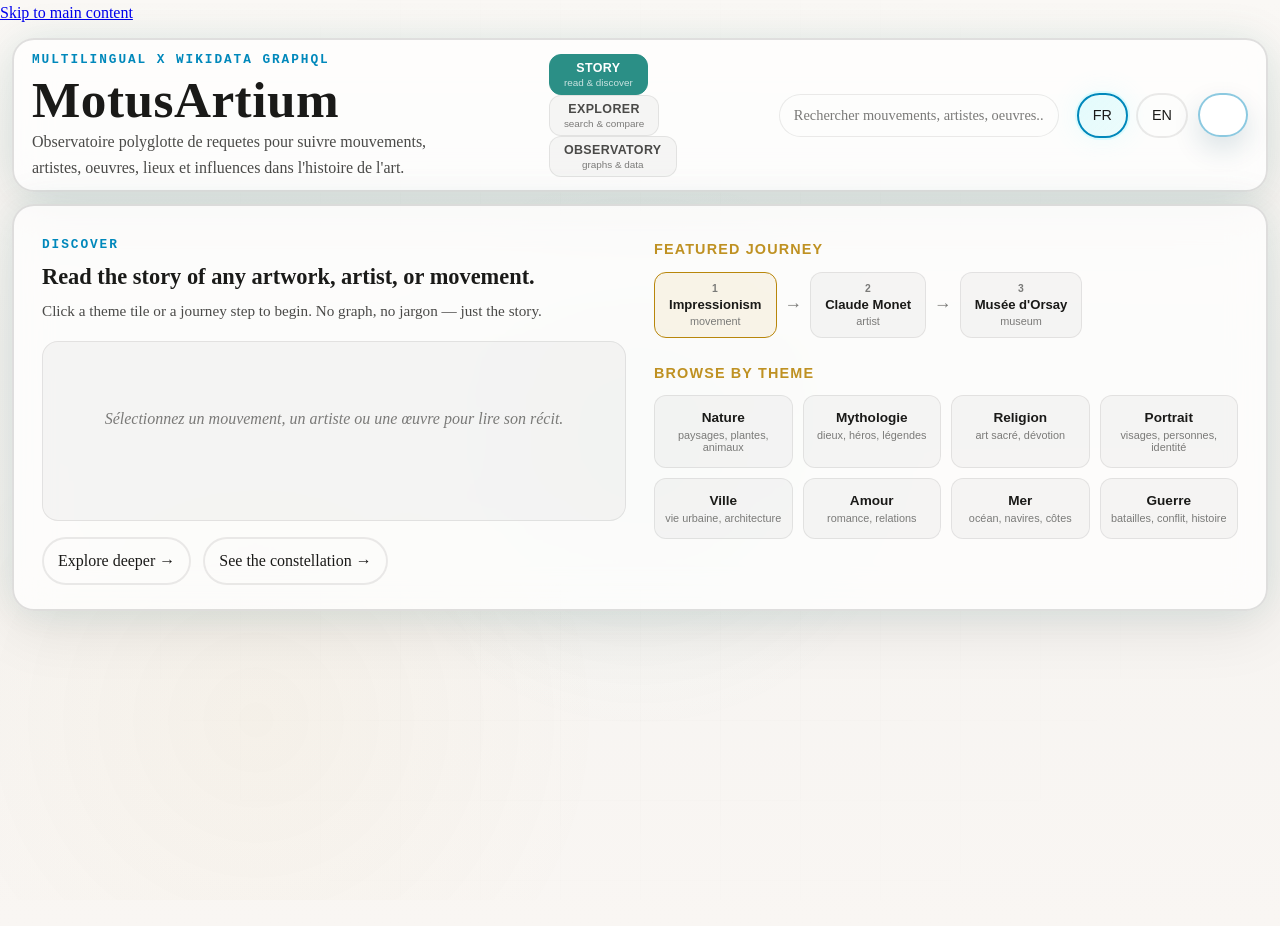
==== index.html @ db0ffc75 "Refactor code" ====
<!DOCTYPE html>
<html lang="fr">

    <head>
        <meta charset="UTF-8">
        <meta name="viewport" content="width=device-width, initial-scale=1.0">
        <meta name="description"
            content="MotusArtium - An immersive interactive semantic atlas for exploring the evolution of art movements, artists, and cultural influences across time and geography using Wikidata's GraphQL API.">
        <meta name="theme-color" content="#081019">
        <meta name="color-scheme" content="dark light">
        <title>MotusArtium - Semantic Art History Atlas</title>
        <link rel="icon"
            href="data:image/svg+xml,%3Csvg xmlns='http://www.w3.org/2000/svg' viewBox='0 0 32 32'%3E%3Crect width='32' height='32' fill='%23081019'/%3E%3Ccircle cx='16' cy='16' r='10' fill='%23f4d35e'/%3E%3Cpath d='M8 20 L16 7 L24 20 Z' fill='%2336c2b4'/%3E%3C/svg%3E">
        <link rel="stylesheet" href="styles.css">
        <style>
            @supports (display: grid) {
                /* Critical rendering path optimization */
            }
        </style>
    </head>

    <body data-mode="story" data-tier="story">
        <a href="#main-content" class="sr-only-focusable">Skip to main content</a>
        <div class="shell" id="app-shell">
            <header class="topbar panel" role="banner">
                <div class="brand">
                    <span class="eyebrow" id="brand-eyebrow">Multilingual x Wikidata GraphQL</span>
                    <h1 id="brand-title">MotusArtium</h1>
                    <p id="brand-subtitle">Polyglot query observatory for tracing movements, artists, works, places, and
                        influence across art history.</p>
                </div>

                <nav class="mode-switcher" aria-label="Experience level and visualization modes" id="mode-switcher">
                    <!-- Tier navigation (always visible) -->
                    <div class="tier-nav" id="tier-nav" role="tablist" aria-label="Experience level">
                        <button type="button" class="tier-button is-active" data-tier="story" role="tab" aria-selected="true" title="Story — read narratives, browse themes">
                            <span class="tier-label">Story</span><small class="tier-hint">read &amp; discover</small>
                        </button>
                        <button type="button" class="tier-button" data-tier="explorer" role="tab" aria-selected="false" title="Explorer — search, compare, find connections">
                            <span class="tier-label">Explorer</span><small class="tier-hint">search &amp; compare</small>
                        </button>
                        <button type="button" class="tier-button" data-tier="observatory" role="tab" aria-selected="false" title="Observatory — graph constellation and data tools">
                            <span class="tier-label">Observatory</span><small class="tier-hint">graphs &amp; data</small>
                        </button>
                    </div>
                    <!-- Observatory sub-modes (hidden until Observatory tier is active) -->
                    <div class="observatory-subtabs" id="observatory-subtabs" hidden role="tablist" aria-label="Observatory sub-modes">
                        <button type="button" class="mode-button is-active" data-mode="observatory" role="tab" aria-selected="true" title="Constellation graph exploration">Constellation</button>
                        <button type="button" class="mode-button" data-mode="query-theater" role="tab" aria-selected="false" title="Live GraphQL query editor">Query Lab</button>
                        <button type="button" class="mode-button" data-mode="polyglot-studio" role="tab" aria-selected="false" title="Multilingual entity surfaces">Languages</button>
                        <button type="button" class="mode-button" data-mode="temporal-river" role="tab" aria-selected="false" title="Timeline and chronological analysis">Timeline</button>
                    </div>
                </nav>

                <div class="search-bar-inline" role="search">
                    <label for="search-input" class="sr-only">Search art entities</label>
                    <input type="text" id="search-input" placeholder="Search movements, artists, works..."
                        aria-label="Search art entities" autocomplete="off" />
                </div>

                <div class="lang-status" role="group" aria-label="Interface settings">
                    <div class="lang-controls">
                        <button type="button" class="lang-button is-active" data-language="fr" aria-pressed="true" title="French interface">FR</button>
                        <button type="button" class="lang-button" data-language="en" aria-pressed="false" title="English interface">EN</button>
                    </div>
                    <button type="button" class="theme-toggle" id="theme-toggle" aria-label="Toggle between dark and light color modes" title="Toggle theme (dark/light)">
                        <svg width="20" height="20" viewBox="0 0 24 24" fill="none" stroke="currentColor" stroke-width="2" stroke-linecap="round" stroke-linejoin="round" aria-hidden="true">
                            <g class="sun-icon">
                                <circle cx="12" cy="12" r="5"></circle>
                                <line x1="12" y1="1" x2="12" y2="3"></line>
                                <line x1="12" y1="21" x2="12" y2="23"></line>
                                <line x1="4.22" y1="4.22" x2="5.64" y2="5.64"></line>
                                <line x1="18.36" y1="18.36" x2="19.78" y2="19.78"></line>
                                <line x1="1" y1="12" x2="3" y2="12"></line>
                                <line x1="21" y1="12" x2="23" y2="12"></line>
                                <line x1="4.22" y1="19.78" x2="5.64" y2="18.36"></line>
                                <line x1="18.36" y1="5.64" x2="19.78" y2="4.22"></line>
                            </g>
                            <g class="moon-icon">
                                <path d="M21 12.79A9 9 0 1 1 11.21 3 7 7 0 0 0 21 12.79z"></path>
                            </g>
                        </svg>
                    </button>
                </div>
            </header>

            <!-- ============================================================ -->
            <!-- STORY PANEL — Tier 1 default view                           -->
            <!-- ============================================================ -->
            <section id="story-panel" class="story-panel panel" hidden aria-label="Story — narrative discovery mode">
                <div class="story-layout">
                    <!-- Left: narrative card -->
                    <div class="story-recit-col">
                        <div class="story-header">
                            <span class="eyebrow">Discover</span>
                            <h2 id="story-heading">Read the story of any artwork, artist, or movement.</h2>
                            <p id="story-subheading">Click a theme tile or a journey step to begin. No graph, no jargon — just the story.</p>
                        </div>
                        <div class="story-recit-area" id="story-recit-area">
                            <div id="__ml_story_recit_root"></div>
                        </div>
                        <div class="story-actions">
                            <button type="button" class="ghost-button" id="story-to-explorer">Explore deeper →</button>
                            <button type="button" class="ghost-button" id="story-to-observatory">See the constellation →</button>
                        </div>
                    </div>
                    <!-- Right: discovery tools -->
                    <div class="story-discovery-col">
                        <!-- Featured Journey -->
                        <section class="story-journey" aria-label="Featured journey walkthrough">
                            <h3 class="section-title">Featured Journey</h3>
                            <div class="journey-steps" id="journey-steps" role="group" aria-label="Guided art journey steps">
                                <button type="button" class="journey-step is-active" data-entity-id="Q40415" data-entity-type="movement" data-entity-label="Impressionism" aria-label="Step 1: Impressionism movement">
                                    <span class="step-num">1</span>
                                    <span class="step-label">Impressionism</span>
                                    <small>movement</small>
                                </button>
                                <span class="journey-arrow" aria-hidden="true">→</span>
                                <button type="button" class="journey-step" data-entity-id="Q296" data-entity-type="artist" data-entity-label="Claude Monet" aria-label="Step 2: Claude Monet, artist">
                                    <span class="step-num">2</span>
                                    <span class="step-label">Claude Monet</span>
                                    <small>artist</small>
                                </button>
                                <span class="journey-arrow" aria-hidden="true">→</span>
                                <button type="button" class="journey-step" data-entity-id="Q23387" data-entity-type="museum" data-entity-label="Musée d'Orsay" aria-label="Step 3: Musée d'Orsay, museum">
                                    <span class="step-num">3</span>
                                    <span class="step-label">Musée d'Orsay</span>
                                    <small>museum</small>
                                </button>
                            </div>
                        </section>
                        <!-- Theme discovery grid -->
                        <section class="story-themes" aria-label="Browse artworks by theme">
                            <h3 class="section-title">Browse by Theme</h3>
                            <div id="__ml_themes_root" aria-label="Theme tiles"></div>
                        </section>
                    </div>
                </div>
            </section>

            <!-- ============================================================ -->
            <!-- EXPLORER PANEL — Tier 2 search and compare view             -->
            <!-- ============================================================ -->
            <section id="explorer-panel" class="explorer-panel panel" hidden aria-label="Explorer — search, compare, and filter">
                <div class="explorer-header">
                    <span class="eyebrow">Explorer</span>
                    <h2>Search, compare, and find connections.</h2>
                </div>
                <!-- Search mode selector -->
                <div class="search-modes" role="group" aria-label="Choose search type">
                    <button type="button" class="search-mode-btn is-active" data-search-mode="entity" title="Search for any named entity">Find entity</button>
                    <button type="button" class="search-mode-btn" data-search-mode="subject" title="Find artworks that depict a subject">Artworks of&hellip;</button>
                    <button type="button" class="search-mode-btn" data-search-mode="nationality" title="Artists by nationality — coming next" disabled>Artists from&hellip;</button>
                    <button type="button" class="search-mode-btn" data-search-mode="material" title="Artworks by material — coming next" disabled>By material&hellip;</button>
                </div>
                <p class="search-mode-hint" id="search-mode-hint" role="status" aria-live="polite">Search for a movement, artist, or artwork using the bar above.</p>

                <section class="explorer-focus" id="explorer-focus-section" aria-label="Current explorer result">
                    <div id="__ml_explorer_focus_root"></div>
                </section>

                <div class="explorer-layout">
                    <!-- Theme grid for zero-typing discovery -->
                    <section class="explorer-themes" aria-label="Browse by theme">
                        <h3 class="section-title">Browse by Theme</h3>
                        <div id="__ml_explorer_themes_root"></div>
                    </section>
                    <!-- Promoted comparison panel -->
                    <section class="explorer-inline-section" id="explorer-comparison-section" aria-label="Comparison panel">
                        <h3 class="section-title">Compare</h3>
                        <p class="explorer-section-hint">Use <em>+ Compare</em> in search results to add entities here.</p>
                        <div id="__ml_explorer_comparison_root"></div>
                    </section>
                    <!-- Promoted trajectory panel -->
                    <section class="explorer-inline-section" id="explorer-trajectory-section" aria-label="Influence trajectory">
                        <h3 class="section-title">Influence Path</h3>
                        <p class="explorer-section-hint">Use <em>+ Trajectory</em> on artist results to trace influence paths.</p>
                        <div id="__ml_explorer_trajectoire_root"></div>
                    </section>
                </div>
            </section>

            <section class="top-dashboard">
                <section class="hero panel">
                    <div class="hero-copy">
                        <span class="eyebrow" id="hero-eyebrow">Manifest</span>
                        <h2 id="hero-title">Navigate art history through live query surfaces and multilingual semantics.
                        </h2>
                        <p id="hero-description">MotusArtium is designed as a cultural instrument rather than a
                            dashboard: a place where GraphQL documents, semantic relationships, and language-aware
                            exploration are visible at the same time.</p>

                        <div class="hero-actions" role="region" aria-label="Exploration entry points">
                            <button type="button" class="entry-card" data-entry="movements" aria-label="Start by exploring art movements">
                                <strong id="entry-movements-title">Start with Movements</strong>
                                <span id="entry-movements-copy">Enter through schools, ruptures, and successions to
                                    watch art history reorganize itself as a living constellation.</span>
                            </button>
                            <button type="button" class="entry-card" data-entry="artists" aria-label="Start by exploring individual artists">
                                <strong id="entry-artists-title">Start with Artists</strong>
                                <span id="entry-artists-copy">Trace creation through people, influence, birthplace, and
                                    works while the active GraphQL query remains visible.</span>
                            </button>
                            <button type="button" class="entry-card" data-entry="themes" aria-label="Start by exploring themes and materials">
                                <strong id="entry-themes-title">Start with Themes</strong>
                                <span id="entry-themes-copy">Approach the atlas by material, subject, museum, or place
                                    and let the interface reshape the narrative lens.</span>
                            </button>
                        </div>

                        <section class="preview-card hero-journey">
                            <h3>Featured Journey</h3>
                            <p class="trail">
                                <strong>Impressionism</strong>
                                <span>&rarr;</span>
                                <strong>Claude Monet</strong>
                                <span>&rarr;</span>
                                <strong>Water Lilies</strong>
                                <span>&rarr;</span>
                                <strong>Musee de l'Orangerie</strong>
                            </p>
                        </section>
                    </div>
                </section>

                <aside class="rail panel">
                    <section class="subpanel">
                        <h3 class="section-title">Semantic Compass</h3>
                        <fieldset class="compass" aria-labelledby="compass-label">
                            <legend class="sr-only">Semantic Lens Selection</legend>
                            <div class="compass-ring" aria-hidden="true">
                                <div class="compass-axis compass-axis--vertical"></div>
                                <div class="compass-axis compass-axis--horizontal"></div>
                                <div class="compass-axis compass-axis--diagonal-left"></div>
                                <div class="compass-axis compass-axis--diagonal-right"></div>
                                <div class="compass-core">
                                    <span class="compass-core-label" id="compass-label">Lens</span>
                                </div>
                                <button type="button" class="compass-pole is-primary" data-position="top" data-lens="movement" aria-label="Movement lens — what style or school?" aria-pressed="true"><span class="pole-name">Movement</span><span class="pole-hint">style/school</span></button>
                                <button type="button" class="compass-pole" data-position="top-right" data-lens="artist" aria-label="Artist lens — who made it?" aria-pressed="false"><span class="pole-name">Artist</span><span class="pole-hint">who made it?</span></button>
                                <button type="button" class="compass-pole" data-position="bottom-right" data-lens="work" aria-label="Work lens — what was created?" aria-pressed="false"><span class="pole-name">Work</span><span class="pole-hint">what was created?</span></button>
                                <button type="button" class="compass-pole" data-position="bottom" data-lens="place" aria-label="Place lens — where?" aria-pressed="false"><span class="pole-name">Place</span><span class="pole-hint">where?</span></button>
                                <button type="button" class="compass-pole" data-position="bottom-left" data-lens="time" aria-label="Time lens — when?" aria-pressed="false"><span class="pole-name">Time</span><span class="pole-hint">when?</span></button>
                                <button type="button" class="compass-pole" data-position="top-left" data-lens="influence" aria-label="Influence lens — who inspired whom?" aria-pressed="false"><span class="pole-name">Influence</span><span class="pole-hint">who inspired?</span></button>
                            </div>
                        </fieldset>
                        <p id="compass-copy">The semantic compass replaces flat filters with interactive lenses: emphasize movement, artist, work,
                            place, time, or influence and let the atlas reorganize itself dynamically.</p>
                    </section>

                    <section class="subpanel">
                        <h3 class="section-title">Quick Lens Presets</h3>
                        <div class="preset-list" id="lens-preset-list" role="group" aria-label="Preset lens configurations">
                            <button type="button" class="preset preset-button" data-preset="lineage" aria-label="Lineage preset - explore artistic succession and movement evolution"><span>Lineage</span><small>movement to successor</small></button>
                            <button type="button" class="preset preset-button" data-preset="geography" aria-label="Geography preset - explore geographic diffusion and cultural context"><span>Geography</span><small>country and diffusion</small></button>
                            <button type="button" class="preset preset-button" data-preset="materials" aria-label="Materials preset - explore mediums, materials, and artistic subjects"><span>Materials</span><small>mediums and subjects</small></button>
                            <button type="button" class="preset preset-button" data-preset="cross-language" aria-label="Cross-language preset - explore multilingual entity labels and descriptions"><span>Cross-Language</span><small>multilingual labels</small></button>
                        </div>
                    </section>

                    <section class="subpanel">
                        <h3 class="section-title">Current Lens</h3>
                        <dl>
                            <div>
                                <dt>Emphasis</dt>
                                <dd id="lens-summary">Influence-aware, movement-centered, French surface</dd>
                            </div>
                            <div>
                                <dt>Goal</dt>
                                <dd>Make GraphQL and Multilingual visible at the same time, not hidden under a generic
                                    graph interface.</dd>
                            </div>
                        </dl>
                    </section>
                </aside>

                <section class="stage panel">
                    <div class="stage-head">
                        <div>
                            <h3>Observatory Constellation</h3>
                        </div>
                        <div class="query-list" role="complementary" aria-label="Active query information">
                            <span class="chip" id="active-doc-chip" aria-label="Active GraphQL document">movement_details.graphql</span>
                            <span class="chip" aria-label="Interface language">languageCode: <span id="active-language-chip">fr</span></span>
                            <span class="chip mobile-only" aria-label="Current visualization mode">Mode: Observatory</span>
                        </div>
                    </div>

                    <div class="stage-trail-bar" role="status" aria-live="polite">
                        <strong>Current Trail</strong>
                        <span id="stage-trail-text">Selection should always produce a visual focus, a GraphQL
                            document shift, and a language-aware summary.</span>
                        <span class="collection-status" id="collection-status"></span>
                        <button type="button" class="pagination-button" id="chronology-load-more" aria-label="Charger plus de mouvements">Charger plus</button>
                    </div>

                    <div class="constellation" role="main" aria-label="Interactive constellation visualization of art movements, artists, and influences">
                        <div class="constellation-grid" aria-hidden="true"></div>
                        <div class="constellation-legend" id="constellation-legend" aria-hidden="true">
                            <span class="constellation-legend-label constellation-legend-label--top" id="legend-top"></span>
                            <span class="constellation-legend-label constellation-legend-label--bottom" id="legend-bottom"></span>
                            <span class="constellation-legend-label constellation-legend-label--left" id="legend-left"></span>
                            <span class="constellation-legend-label constellation-legend-label--right" id="legend-right"></span>
                        </div>
                        <svg class="constellation-links" id="constellation-links" aria-hidden="true" viewBox="0 0 100 100" preserveAspectRatio="none">
                            <defs>
                                <marker id="arrow-directed" markerWidth="5" markerHeight="5" refX="4.5" refY="2.5" orient="auto" markerUnits="userSpaceOnUse">
                                    <polygon points="0 0, 5 2.5, 0 5" fill="rgba(110,243,255,0.55)" />
                                </marker>
                                <marker id="arrow-succession" markerWidth="5" markerHeight="5" refX="4.5" refY="2.5" orient="auto" markerUnits="userSpaceOnUse">
                                    <polygon points="0 0, 5 2.5, 0 5" fill="rgba(214,164,88,0.65)" />
                                </marker>
                            </defs>
                        </svg>
                        <div class="constellation-nodes" id="constellation-nodes" role="group" aria-label="Interactive entity nodes"></div>
                        <canvas class="constellation-minimap" id="constellation-minimap" width="130" height="86" aria-hidden="true"></canvas>
                        <div class="constellation-controls" aria-label="Constellation zoom controls">
                            <button type="button" class="icon-button" id="constellation-zoom-out" aria-label="Zoom out" title="Zoom out (scroll down)">−</button>
                            <span class="zoom-readout" id="constellation-zoom-readout" aria-live="polite">100%</span>
                            <button type="button" class="icon-button" id="constellation-zoom-in" aria-label="Zoom in" title="Zoom in (scroll up)">+</button>
                            <button type="button" class="icon-button" id="constellation-zoom-reset" aria-label="Reset zoom and pan" title="Reset view">1:1</button>
                        </div>
                    </div>

                    <div class="polyglot-studio-visualization" id="polyglot-studio-visualization">
                    </div>

                    <div class="recit-visualization" id="recit-visualization" aria-label="Récit — vue narrative de l'entité sélectionnée">
                        <div id="__ml_recit_root"></div>
                    </div>

                    <div class="app-root">
                        <p class="app-root-hint" id="app-root-hint"><strong>Multilingual mount:</strong> this panel is
                            reserved for embedded Multilingual UI fragments and diagnostics as we progressively connect
                            more of the original runtime into the Observatory shell.</p>
                        <div id="__ml_root"></div>
                        <div class="polyglot-studio-panel" id="polyglot-studio-panel">
                            <section class="polyglot-card">
                                <h4 id="polyglot-card-1-title">Interface Surface</h4>
                                <p id="polyglot-card-1-copy">The shell changes prompts, labels, and interpretation text
                                    with the active language.</p>
                            </section>
                            <section class="polyglot-card">
                                <h4 id="polyglot-card-2-title">Entity Surface</h4>
                                <p id="polyglot-card-2-copy">Selected entities can be read through different language
                                    surfaces while keeping the same Wikidata identity.</p>
                            </section>
                            <section class="polyglot-card">
                                <h4 id="polyglot-card-3-title">Source Lens</h4>
                                <pre id="polyglot-source-snippet">asynchrone déf charger_mouvement(id):
    attendre ui.etat.charger_mouvement(id)</pre>
                            </section>
                        </div>
                    </div>
                </section>
            </section>

            <main class="workspace" id="main-content">
                <aside class="mirror panel">
                    <section class="subpanel mirror-primary">
                        <h3 class="section-title">Query Mirror</h3>
                        <div class="query-list" id="query-doc-list">
                            <span class="chip">movement_details.graphql</span>
                        </div>
                    </section>

                    <section class="subpanel mirror-session" aria-label="Active session and query history">
                        <div class="subpanel-head">
                            <h3 class="section-title">Session Flow</h3>
                            <button type="button" class="ghost-button subpanel-action" id="clear-session-button" aria-label="Clear all session history and reset to initial state">Clear Session</button>
                        </div>
                        <div class="query-session-list" id="query-session-list">
                            <div class="session-entry">
                                <strong>Bootstrapping</strong>
                                <small>Awaiting first live GraphQL request.</small>
                            </div>
                        </div>
                    </section>

                    <section class="subpanel mirror-variables">
                        <h3 class="section-title">Variables</h3>
                        <pre class="code-box" id="query-variables">{
  "id": "Q40415",
  "languageCode": "fr"
}</pre>
                    </section>

                    <section class="subpanel mirror-document">
                        <h3 class="section-title">Document</h3>
                        <pre class="code-box" id="query-document">Loading document...</pre>
                    </section>

                    <section class="subpanel mirror-response">
                        <h3 class="section-title">Response Shape</h3>
                        <pre class="response-box" id="query-response-shape">{
  item: {
    id,
    label,
    statements(...)
  }
}</pre>
                    </section>

                    <section class="subpanel mirror-interpretation">
                        <h3 class="section-title">Interpretation</h3>
                        <p id="query-explanation">This panel turns the data layer into part of the experience: the app
                            should always be able to show which GraphQL document is active, which variables are in play,
                            and what semantic shape is being retrieved.</p>
                    </section>
                </aside>

                <!-- Detail Panel Container - appears when entity is selected -->
                <div id="detail-panel-container" class="detail-panel-overlay">
                    <div id="__ml_detail_root"></div>
                </div>

                <!-- Comparison Panel - appears when 1+ entities are queued for comparison -->
                <div id="comparison-panel-container" class="comparison-panel-overlay" hidden>
                    <div id="__ml_comparison_root"></div>
                </div>

                <!-- Trajectory Panel - appears when 1+ artists are queued for influence pathfinding -->
                <div id="trajectoire-panel-container" class="trajectoire-panel-overlay" hidden>
                    <div id="__ml_trajectoire_root"></div>
                </div>
            </main>

            <footer class="footer-rail panel" role="contentinfo">
                <section class="timeline" aria-label="Temporal and chronological visualization">
                    <h3 class="section-title">Temporal Rail</h3>
                    <div class="timeline-track" aria-hidden="true">
                        <div class="timeline-window" aria-label="Selected time period"></div>
                    </div>
                    <div class="timeline-caption" id="timeline-caption" role="status" aria-live="polite">Awaiting dated selection</div>
                    <div class="timeline-labels" aria-hidden="true">
                        <span>1400</span>
                        <span>1600</span>
                        <span>1800</span>
                        <span>2000</span>
                    </div>
                    <div class="timeline-insights" id="timeline-insights">
                        <div class="preset"><span>Temporal Focus</span><small>Awaiting dated selection</small></div>
                    </div>
                </section>

                <section>
                    <h3 class="section-title">Exploration Trail</h3>
                    <div class="trail-list" id="exploration-trail">
                        <div class="preset"><span>Movement</span><small>Impressionism</small></div>
                        <div class="preset"><span>Artist</span><small>Claude Monet</small></div>
                        <div class="preset"><span>Work</span><small>Water Lilies</small></div>
                    </div>
                </section>

                <section>
                    <h3 class="section-title">Selected Entity</h3>
                    <div class="entity-pill" id="selected-entity-pill">
                        <strong id="selected-entity-name">Impressionism</strong>
                        <span class="chip" id="selected-entity-type">Movement</span>
                        <span class="chip" id="selected-entity-meta">1860s-1880s</span>
                        <span class="chip" id="selected-entity-action">Show Query</span>
                    </div>
                </section>

                <section>
                    <h3 class="section-title">Live Query Preview</h3>
                    <pre class="graphql-preview footer-preview"
                        id="hero-query-preview">Loading dedicated GraphQL documents...</pre>
                </section>

                <section>
                    <h3 class="section-title">Status</h3>
                    <span class="chip is-live" id="status-chip">GraphQL Live - 0 docs</span>
                </section>
            </footer>
            <!-- Observatory guide overlay — first-time tooltip for constellation view -->
            <div id="observatory-guide" class="observatory-guide-overlay" hidden role="dialog" aria-modal="true" aria-labelledby="observatory-guide-title">
                <div class="observatory-guide-card">
                    <h3 id="observatory-guide-title">Welcome to the Observatory</h3>
                    <p>Each dot is an artist, artwork, or movement. Lines show influence and succession. Scroll to zoom, drag to pan. Click any dot to load its story.</p>
                    <div class="observatory-guide-actions">
                        <button type="button" id="observatory-guide-dismiss" class="ghost-button">Got it, let me explore</button>
                        <button type="button" id="observatory-guide-story" class="entry-card" style="display:inline-flex">Back to Story mode</button>
                    </div>
                </div>
            </div>
        </div>

        <!-- Global search results dropdown (positioned via JS) -->
        <div class="search-results-dropdown" id="search-results-dropdown" role="listbox" aria-label="Search results" aria-hidden="true"></div>

        <script src="theme.js"></script>
        <script src="bundle.js"></script>
        <script src="js/bus.js"></script>
        <script src="app.js"></script>
        <script src="bootstrap.js"></script>
        <script src="js/actions.js"></script>
    </body>

</html>
---- styles.css ----
:root {
            color-scheme: dark light;

            /* Dark mode (default) */
            --bg-deep: #081019;
            --bg-mid: #0e1724;
            --bg-panel: rgba(12, 19, 31, 0.78);
            --bg-panel-strong: rgba(8, 13, 22, 0.94);
            --bg-soft: rgba(255, 255, 255, 0.04);
            --line-soft: rgba(255, 255, 255, 0.09);
            --line-strong: rgba(139, 233, 253, 0.25);
            --text-main: #f0ebe0;
            --text-soft: #c4c8d6;
            --text-muted: #8b94a8;
            --accent-teal: #5ac5b8;
            --accent-gold: #dbb25e;
            --accent-coral: #e88668;
            --accent-cyan: #6ef3ff;
            --accent-rose: #f5a8d1;
            --shadow-panel: 0 20px 60px rgba(0, 0, 0, 0.35);
            --shadow-glow: 0 0 40px rgba(77, 182, 172, 0.18);
            --focus-ring: 3px solid #6ef3ff;
            --focus-ring-offset: 2px;
            --theme-toggle-bg: rgba(240, 235, 224, 0.14);
            --theme-toggle-bg-hover: rgba(240, 235, 224, 0.22);
            --theme-toggle-border: rgba(240, 235, 224, 0.42);
            --theme-toggle-icon: #ffffff;
            --theme-toggle-shadow: 0 10px 24px rgba(0, 0, 0, 0.22);
            --radius-xl: 28px;
            --radius-lg: 22px;
            --radius-md: 16px;
            --radius-sm: 12px;
            --header-height: 84px;
            --transition-fast: 140ms cubic-bezier(0.4, 0, 0.2, 1);
            --transition-normal: 200ms cubic-bezier(0.4, 0, 0.2, 1);
        }

        /* Light theme - via media query or explicit class */
        @media (prefers-color-scheme: light) {
            :root:not(.theme-dark) {
                --bg-deep: #f5f3f0;
                --bg-mid: #efefeb;
                --bg-panel: rgba(255, 255, 255, 0.72);
                --bg-panel-strong: rgba(248, 246, 242, 0.94);
                --bg-soft: rgba(0, 0, 0, 0.03);
                --line-soft: rgba(0, 0, 0, 0.08);
                --line-strong: rgba(77, 182, 172, 0.18);
                --text-main: #1a1a18;
                --text-soft: #4a4a48;
                --text-muted: #7a7a78;
                --accent-teal: #2b8f86;
                --accent-gold: #b8860b;
                --accent-coral: #c85a3a;
                --accent-cyan: #0088bb;
                --accent-rose: #c85a8f;
                --shadow-panel: 0 20px 60px rgba(0, 0, 0, 0.08);
                --shadow-glow: 0 0 40px rgba(43, 143, 134, 0.1);
                --focus-ring: 3px solid #0088bb;
            }
        }

        /* Explicit light theme class */
        html.theme-light {
            --bg-deep: #f5f3f0;
            --bg-mid: #efefeb;
            --bg-panel: rgba(255, 255, 255, 0.72);
            --bg-panel-strong: rgba(248, 246, 242, 0.94);
            --bg-soft: rgba(0, 0, 0, 0.03);
            --line-soft: rgba(0, 0, 0, 0.08);
            --line-strong: rgba(77, 182, 172, 0.18);
            --text-main: #1a1a18;
            --text-soft: #4a4a48;
            --text-muted: #7a7a78;
            --accent-teal: #2b8f86;
            --accent-gold: #b8860b;
            --accent-coral: #c85a3a;
            --accent-cyan: #0088bb;
            --accent-rose: #c85a8f;
            --shadow-panel: 0 20px 60px rgba(0, 0, 0, 0.08);
            --shadow-glow: 0 0 40px rgba(43, 143, 134, 0.1);
            --focus-ring: 3px solid #0088bb;
            --theme-toggle-bg: rgba(255, 255, 255, 0.92);
            --theme-toggle-bg-hover: rgba(255, 255, 255, 0.98);
            --theme-toggle-border: rgba(0, 136, 187, 0.45);
            --theme-toggle-icon: #111111;
            --theme-toggle-shadow: 0 12px 28px rgba(0, 67, 92, 0.14);
        }

        @media (prefers-color-scheme: light) and (prefers-contrast: more) {
            :root:not(.theme-dark) {
                --text-main: #000000;
                --text-soft: #1a1a1a;
                --text-muted: #333333;
                --accent-cyan: #0052cc;
                --accent-gold: #996600;
                --line-soft: rgba(0, 0, 0, 0.15);
                --line-strong: rgba(0, 0, 0, 0.3);
            }
        }

        html.theme-light {
            color-scheme: light;
        }

        html.theme-dark {
            color-scheme: dark;
        }

        * {
            box-sizing: border-box;
        }

        @media (prefers-reduced-motion: reduce) {
            * {
                animation-duration: 0.01ms !important;
                animation-iteration-count: 1 !important;
                transition-duration: 0.01ms !important;
            }
        }

        .sr-only {
            position: absolute;
            width: 1px;
            height: 1px;
            padding: 0;
            margin: -1px;
            overflow: hidden;
            clip: rect(0, 0, 0, 0);
            white-space: nowrap;
            border-width: 0;
        }

        .sr-only-focusable:focus,
        .sr-only-focusable:focus-visible {
            position: static;
            width: auto;
            height: auto;
            overflow: visible;
            clip: auto;
            white-space: normal;
        }

        html {
            color-scheme: dark light;
            scroll-behavior: smooth;
            font-size: 16px;
        }

        @media (prefers-contrast: more) {
            :root {
                --text-main: #ffffff;
                --text-soft: #e0e0e0;
                --text-muted: #a0a0a0;
                --accent-cyan: #00ffff;
                --accent-gold: #ffff00;
                --line-soft: rgba(255, 255, 255, 0.2);
                --line-strong: rgba(255, 255, 255, 0.4);
            }
        }

        body {
            margin: 0;
            min-height: 100vh;
            font-family: -apple-system, BlinkMacSystemFont, "Segoe UI", "Georgia", "Times New Roman", serif;
            font-size: 1rem;
            line-height: 1.6;
            color: var(--text-main);
            background:
                radial-gradient(circle at 18% 18%, rgba(214, 164, 88, 0.16), transparent 0 22%),
                radial-gradient(circle at 80% 20%, rgba(77, 182, 172, 0.18), transparent 0 24%),
                radial-gradient(circle at 52% 74%, rgba(238, 161, 200, 0.12), transparent 0 22%),
                linear-gradient(180deg, #050a12 0%, #09121e 38%, #071018 100%);
            overflow-x: hidden;
            -webkit-font-smoothing: antialiased;
            -moz-osx-font-smoothing: grayscale;
            transition: background var(--transition-normal);
        }

        @media (prefers-color-scheme: light) {
            body:not(.theme-dark body) {
                background:
                    radial-gradient(circle at 18% 18%, rgba(214, 164, 88, 0.08), transparent 0 22%),
                    radial-gradient(circle at 80% 20%, rgba(77, 182, 172, 0.1), transparent 0 24%),
                    radial-gradient(circle at 52% 74%, rgba(238, 161, 200, 0.06), transparent 0 22%),
                    linear-gradient(180deg, #faf8f5 0%, #f5f3f0 38%, #f9f6f3 100%);
            }
        }

        html.theme-light body {
            background:
                radial-gradient(circle at 18% 18%, rgba(214, 164, 88, 0.08), transparent 0 22%),
                radial-gradient(circle at 80% 20%, rgba(77, 182, 172, 0.1), transparent 0 24%),
                radial-gradient(circle at 52% 74%, rgba(238, 161, 200, 0.06), transparent 0 22%),
                linear-gradient(180deg, #faf8f5 0%, #f5f3f0 38%, #f9f6f3 100%);
        }

        body::before,
        body::after {
            content: "";
            position: fixed;
            inset: 0;
            pointer-events: none;
        }

        body::before {
            background-image:
                linear-gradient(rgba(255, 255, 255, 0.03) 1px, transparent 1px),
                linear-gradient(90deg, rgba(255, 255, 255, 0.03) 1px, transparent 1px);
            background-size: 80px 80px;
            -webkit-mask-image: radial-gradient(circle at center, black 35%, transparent 82%);
            mask-image: radial-gradient(circle at center, black 35%, transparent 82%);
            opacity: 0.5;
        }

        @media (prefers-color-scheme: light) {
            body:not(.theme-dark body)::before {
                background-image:
                    linear-gradient(rgba(0, 0, 0, 0.02) 1px, transparent 1px),
                    linear-gradient(90deg, rgba(0, 0, 0, 0.02) 1px, transparent 1px);
            }
        }

        html.theme-light body::before {
            background-image:
                linear-gradient(rgba(0, 0, 0, 0.02) 1px, transparent 1px),
                linear-gradient(90deg, rgba(0, 0, 0, 0.02) 1px, transparent 1px);
        }

        body::after {
            background:
                radial-gradient(circle at 50% 50%, rgba(139, 233, 253, 0.08), transparent 36%),
                radial-gradient(circle at 20% 80%, rgba(214, 164, 88, 0.08), transparent 28%);
            animation: atmosphericShift 18s ease-in-out infinite alternate;
        }

        @media (prefers-color-scheme: light) {
            body:not(.theme-dark body)::after {
                background:
                    radial-gradient(circle at 50% 50%, rgba(77, 182, 172, 0.06), transparent 36%),
                    radial-gradient(circle at 20% 80%, rgba(184, 134, 11, 0.04), transparent 28%);
            }
        }

        html.theme-light body::after {
            background:
                radial-gradient(circle at 50% 50%, rgba(77, 182, 172, 0.06), transparent 36%),
                radial-gradient(circle at 20% 80%, rgba(184, 134, 11, 0.04), transparent 28%);
        }

        @keyframes atmosphericShift {
            from {
                transform: translate3d(0, 0, 0) scale(1);
                opacity: 0.7;
            }

            to {
                transform: translate3d(0, -2%, 0) scale(1.06);
                opacity: 1;
            }
        }

        .shell {
            position: relative;
            z-index: 1;
            display: grid;
            grid-template-rows: auto auto 1fr auto;
            min-height: 100vh;
            gap: 20px;
            padding: 18px;
        }

        .panel {
            background: var(--bg-panel);
            border: 2px solid var(--line-soft);
            border-radius: var(--radius-lg);
            box-shadow: var(--shadow-panel), var(--shadow-glow);
            -webkit-backdrop-filter: blur(18px);
            backdrop-filter: blur(18px);
            transition: background var(--transition-normal), border-color var(--transition-normal), box-shadow var(--transition-normal);
        }

        html.theme-light .panel {
            border-color: rgba(0, 0, 0, 0.12);
        }

        .topbar {
            display: grid;
            grid-template-columns: minmax(0, 1.4fr) minmax(0, 1fr) minmax(280px, 0.8fr) auto;
            gap: 18px;
            align-items: center;
            padding: 18px 22px;
            min-height: var(--header-height);
        }

        .search-bar-inline {
            display: flex;
            gap: 10px;
            align-items: center;
        }

        .search-bar-inline input {
            flex: 1;
            padding: 9px 14px;
            border: 1px solid var(--line-soft);
            border-radius: 999px;
            background: rgba(255, 255, 255, 0.04);
            color: var(--text-main);
            font: inherit;
            font-size: 0.9rem;
            transition: 160ms ease;
        }

        .search-bar-inline input::placeholder {
            color: var(--text-muted);
        }

        .search-bar-inline input:focus {
            outline: var(--focus-ring);
            outline-offset: var(--focus-ring-offset);
            background: rgba(255, 255, 255, 0.08);
            border-color: var(--accent-cyan);
            box-shadow: 0 0 24px rgba(110, 243, 255, 0.16);
        }

        /* Universal focus styles for all interactive elements */
        button:focus-visible,
        a:focus-visible,
        input:focus-visible,
        select:focus-visible,
        textarea:focus-visible {
            outline: var(--focus-ring);
            outline-offset: var(--focus-ring-offset);
        }

        /* Enhanced keyboard navigation indicator */
        *:focus-visible {
            outline: var(--focus-ring);
            outline-offset: var(--focus-ring-offset);
        }

        .search-results-dropdown {
            position: fixed;
            top: auto;
            left: auto;
            background: var(--bg-panel);
            border: 1px solid var(--line-soft);
            border-radius: var(--radius-md);
            max-height: 400px;
            overflow-y: auto;
            z-index: 10000;
            display: none;
            box-shadow: var(--shadow-panel);
            min-width: 280px;
            max-width: 400px;
        }

        .search-results-dropdown.is-active {
            display: block;
        }

        .search-result-item {
            padding: 12px 16px;
            border-bottom: 1px solid var(--line-soft);
            cursor: pointer;
            transition: background 160ms ease;
        }

        .search-result-item:last-child {
            border-bottom: none;
        }

        .search-result-item:hover {
            background: rgba(139, 233, 253, 0.08);
        }

        .search-result-item strong {
            display: block;
            color: var(--text-main);
        }

        .search-result-item small {
            display: block;
            color: var(--text-soft);
            font-size: 0.85rem;
            margin-top: 4px;
        }

        .search-primary-action {
            display: inline-flex;
            margin-top: 8px;
            padding: 3px 8px;
            border: 1px solid var(--line-soft);
            border-radius: 999px;
            color: var(--accent-cyan);
            font-size: 0.72rem;
            font-weight: 700;
            letter-spacing: 0.04em;
            text-transform: uppercase;
            background: rgba(110, 243, 255, 0.08);
        }

        .detail-section {
            padding: 22px 24px;
            border-bottom: 1px solid var(--line-soft);
            background:
                linear-gradient(180deg, rgba(255, 255, 255, 0.05), rgba(255, 255, 255, 0.02)),
                radial-gradient(circle at top right, rgba(139, 233, 253, 0.08), transparent 42%);
        }

        .detail-section:last-child {
            border-bottom: none;
        }

        .detail-section--spotlight {
            border: 1px solid rgba(139, 233, 253, 0.14);
            border-radius: var(--radius-lg);
            box-shadow: inset 0 1px 0 rgba(255, 255, 255, 0.03);
        }

        .detail-kicker {
            margin: 0 0 10px;
            color: var(--accent-cyan);
            font-size: 0.8rem;
            font-weight: 700;
            letter-spacing: 0.12em;
            text-transform: uppercase;
        }

        html.theme-light .detail-kicker {
            color: #0088bb !important;
        }

        .detail-section h3 {
            margin: 0 0 14px;
            font-size: 1.4rem;
            font-weight: 600;
            color: #f9f6f0;
            line-height: 1.2;
        }

        .detail-row {
            margin: 12px 0 0;
            color: var(--text-soft);
            font-size: 0.95rem;
            line-height: 1.65;
        }

        .detail-row--id {
            color: var(--text-muted);
            font-family: "Courier New", monospace;
            font-size: 0.82rem;
        }

        .related-section {
            margin-top: 16px;
            padding-top: 12px;
            border-top: 1px solid var(--line-soft);
        }

        .related-section h4 {
            margin: 0 0 10px;
            font-size: 0.9rem;
            color: var(--accent-cyan);
            text-transform: uppercase;
            letter-spacing: 0.05em;
        }

        .related-cards {
            display: flex;
            flex-direction: column;
            gap: 8px;
        }

        .related-card {
            padding: 12px 14px;
            border-radius: var(--radius-sm);
            border: 2px solid rgba(255, 255, 255, 0.14);
            background: rgba(255, 255, 255, 0.04);
            cursor: pointer;
            transition: all var(--transition-normal);
        }

        html.theme-light .related-card {
            border-color: rgba(0, 0, 0, 0.12) !important;
            background: rgba(0, 0, 0, 0.03) !important;
        }

        .related-card:hover,
        .related-card:focus-visible {
            background: rgba(106, 243, 255, 0.1);
            border-color: var(--accent-cyan);
            transform: translateX(4px);
        }

        html.theme-light .related-card:hover,
        html.theme-light .related-card:focus-visible {
            background: rgba(0, 136, 187, 0.1) !important;
            border-color: #0088bb !important;
        }

        .related-card strong {
            display: block;
            color: #f9f6f0;
            font-size: 0.95rem;
            font-weight: 600;
            margin-bottom: 4px;
        }

        .related-card small {
            display: block;
            color: var(--text-soft);
            font-size: 0.85rem;
            line-height: 1.5;
        }

        .brand {
            display: flex;
            flex-direction: column;
            gap: 4px;
        }

        .eyebrow {
            font-family: "Courier New", monospace;
            font-size: 0.8rem;
            font-weight: 600;
            letter-spacing: 0.15em;
            text-transform: uppercase;
            color: var(--accent-cyan);
        }

        .brand h1 {
            margin: 0;
            font-size: clamp(2rem, 4vw, 3.8rem);
            line-height: 1;
            letter-spacing: 0.01em;
            font-weight: 700;
            color: var(--text-main);
        }

        html.theme-light .brand h1 {
            color: #1a1a18;
        }

        .brand p {
            margin: 0;
            color: var(--text-soft);
            max-width: 70ch;
            font-size: 1rem;
        }

        .mode-switcher,
        .lang-status {
            display: flex;
            align-items: center;
            gap: 10px;
            flex-wrap: wrap;
            justify-content: flex-end;
        }

        .chip,
        .ghost-button,
        .mode-button,
        .lang-button {
            border: 2px solid var(--line-soft);
            border-radius: 999px;
            background: rgba(255, 255, 255, 0.04);
            color: var(--text-main);
            padding: 9px 14px;
            font: inherit;
            cursor: pointer;
            transition: var(--transition-normal);
            position: relative;
        }

        .chip {
            font-family: "Courier New", monospace;
            font-size: 0.82rem;
            color: var(--text-soft);
        }

        .chip.is-live {
            border-color: rgba(139, 233, 253, 0.34);
            color: var(--accent-cyan);
            box-shadow: 0 0 18px rgba(139, 233, 253, 0.12);
        }

        .mode-button,
        .lang-button,
        .theme-toggle {
            font-family: Arial, Helvetica, sans-serif;
            font-size: 0.9rem;
        }

        .lang-controls {
            display: flex;
            gap: 8px;
            align-items: center;
        }

        .theme-toggle {
            appearance: none;
            -webkit-appearance: none;
            border: 2px solid var(--theme-toggle-border);
            border-radius: 999px;
            background: var(--theme-toggle-bg);
            color: var(--theme-toggle-icon);
            padding: 10px 12px;
            cursor: pointer;
            transition: var(--transition-normal);
            display: flex;
            align-items: center;
            justify-content: center;
            min-width: 48px;
            height: 44px;
            box-shadow: var(--theme-toggle-shadow);
        }

        .theme-toggle:hover,
        .theme-toggle:focus-visible {
            transform: scale(1.1);
            border-color: var(--accent-cyan);
            background: var(--theme-toggle-bg-hover);
        }

        .theme-toggle:active {
            transform: scale(0.95);
        }

        .theme-toggle svg {
            width: 22px;
            height: 22px;
            transition: transform var(--transition-normal);
            stroke: currentColor;
            stroke-width: 2;
            fill: none;
            color: currentColor;
            overflow: visible;
        }

        .theme-toggle .sun-icon,
        .theme-toggle .moon-icon {
            display: none;
        }

        .theme-toggle .sun-icon {
            display: block;
        }

        @media (prefers-color-scheme: light) {
            :root:not(.theme-dark) {
                --theme-toggle-bg: rgba(255, 255, 255, 0.92);
                --theme-toggle-bg-hover: rgba(255, 255, 255, 0.98);
                --theme-toggle-border: rgba(0, 136, 187, 0.45);
                --theme-toggle-icon: #005f83;
                --theme-toggle-shadow: 0 12px 28px rgba(0, 67, 92, 0.14);
            }

            html:not(.theme-dark) .theme-toggle {
                color: var(--theme-toggle-icon);
            }

            html:not(.theme-dark) .theme-toggle:hover,
            html:not(.theme-dark) .theme-toggle:focus-visible {
                border-color: var(--accent-cyan);
            }

            html:not(.theme-dark) .theme-toggle svg {
                color: currentColor !important;
            }

            html:not(.theme-dark) .theme-toggle .sun-icon {
                display: none;
            }

            html:not(.theme-dark) .theme-toggle .moon-icon {
                display: block;
            }
        }

        html.theme-light .theme-toggle {
            color: var(--theme-toggle-icon);
        }

        html.theme-light .theme-toggle:hover,
        html.theme-light .theme-toggle:focus-visible {
            border-color: var(--accent-cyan);
        }

        html.theme-light .theme-toggle svg {
            color: currentColor !important;
        }

        html.theme-light .theme-toggle .sun-icon {
            display: none !important;
        }

        html.theme-light .theme-toggle .moon-icon {
            display: block !important;
        }

        .mode-button.is-active,
        .lang-button.is-active {
            background: linear-gradient(135deg, rgba(106, 243, 255, 0.18), rgba(106, 243, 255, 0.12));
            border-color: var(--accent-cyan);
            box-shadow: 0 0 0 2px rgba(110, 243, 255, 0.2), 0 0 28px rgba(110, 243, 255, 0.14);
        }

        .ghost-button:hover,
        .mode-button:hover,
        .lang-button:hover {
            transform: translateY(-2px);
            border-color: rgba(255, 255, 255, 0.32);
            background: rgba(255, 255, 255, 0.08);
        }

        .ghost-button:active,
        .mode-button:active,
        .lang-button:active {
            transform: translateY(0);
        }

        .top-dashboard {
            display: grid;
            grid-template-columns: minmax(240px, 0.92fr) minmax(0, 1.25fr) minmax(320px, 0.92fr);
            gap: 20px;
            align-items: start;
        }

        .hero {
            grid-column: 1;
            display: block;
            padding: 24px 28px;
            overflow: hidden;
        }

        .rail {
            grid-column: 1;
            grid-row: 2;
        }

        .stage {
            grid-column: 2 / 4;
            grid-row: 1 / 3;
        }

        .hero-journey {
            margin-top: 4px;
        }

        .hero-copy {
            display: flex;
            flex-direction: column;
            gap: 16px;
        }

        .hero-copy h2 {
            margin: 0;
            font-size: clamp(2rem, 3vw, 3rem);
            line-height: 1.15;
            max-width: 16ch;
            font-weight: 700;
            color: var(--text-main);
        }

        html.theme-light .hero-copy h2 {
            color: #1a1a18;
        }

        .hero-copy p {
            margin: 0;
            color: var(--text-soft);
            max-width: 68ch;
            font-size: 1.05rem;
            line-height: 1.7;
        }

        .hero-actions {
            display: grid;
            grid-template-columns: 1fr;
            gap: 12px;
        }

        .entry-card {
            position: relative;
            min-height: 118px;
            padding: 18px 20px;
            border-radius: var(--radius-md);
            border: 2px solid rgba(255, 255, 255, 0.12);
            background:
                linear-gradient(180deg, rgba(255, 255, 255, 0.06), rgba(255, 255, 255, 0.02)),
                radial-gradient(circle at top right, rgba(106, 243, 255, 0.08), transparent 50%);
            overflow: hidden;
            cursor: pointer;
            transition: all var(--transition-normal);
        }

        html.theme-light .entry-card {
            border-color: rgba(0, 0, 0, 0.12);
            background:
                linear-gradient(180deg, rgba(0, 0, 0, 0.03), rgba(0, 0, 0, 0.01)),
                radial-gradient(circle at top right, rgba(43, 143, 134, 0.06), transparent 50%);
        }

        .entry-card:hover {
            border-color: rgba(255, 255, 255, 0.24);
            background:
                linear-gradient(180deg, rgba(255, 255, 255, 0.08), rgba(255, 255, 255, 0.04)),
                radial-gradient(circle at top right, rgba(106, 243, 255, 0.12), transparent 50%);
            transform: translateY(-2px);
        }

        html.theme-light .entry-card:hover {
            border-color: rgba(0, 0, 0, 0.2);
            background:
                linear-gradient(180deg, rgba(0, 0, 0, 0.06), rgba(0, 0, 0, 0.02)),
                radial-gradient(circle at top right, rgba(43, 143, 134, 0.1), transparent 50%);
        }

        .entry-card strong {
            display: block;
            margin-bottom: 8px;
            font-size: 1.1rem;
            font-weight: 600;
            color: var(--text-main);
        }

        html.theme-light .entry-card strong {
            color: #1a1a18;
        }

        .entry-card span {
            display: block;
            color: var(--text-soft);
            font-size: 0.95rem;
            line-height: 1.5;
        }

        .entry-card::after {
            content: "";
            position: absolute;
            right: -20px;
            bottom: -24px;
            width: 100px;
            height: 100px;
            border-radius: 50%;
            background: radial-gradient(circle, rgba(214, 164, 88, 0.2), transparent 70%);
        }

        .hero-side {
            display: grid;
            align-content: start;
            gap: 12px;
        }

        .preview-card {
            padding: 16px;
            border-radius: var(--radius-md);
            border: 2px solid var(--line-soft);
            background: rgba(255, 255, 255, 0.03);
        }

        html.theme-light .preview-card {
            border-color: rgba(0, 0, 0, 0.12);
            background: rgba(0, 0, 0, 0.02);
        }

        .preview-card h3,
        .section-title {
            margin: 0 0 12px;
            font-family: Arial, Helvetica, sans-serif;
            font-size: 0.85rem;
            font-weight: 700;
            letter-spacing: 0.14em;
            text-transform: uppercase;
            color: var(--accent-cyan);
        }

        .preview-card p {
            margin: 0;
            line-height: 1.5;
        }

        .trail {
            display: inline-flex;
            flex-wrap: wrap;
            gap: 8px;
            align-items: center;
            color: var(--text-soft);
        }

        .trail strong {
            color: var(--text-main);
        }

        .graphql-preview {
            margin: 0;
            white-space: pre-wrap;
            font-family: "Courier New", monospace;
            color: var(--accent-cyan);
            font-size: 0.85rem;
            line-height: 1.6;
        }

        .workspace {
            display: grid;
            grid-template-columns: 1fr;
            gap: 20px;
            min-height: 0;
        }

        .hero,
        .rail,
        .stage,
        .mirror {
            min-height: 100%;
        }

        .rail,
        .mirror {
            padding: 18px;
            display: grid;
            align-content: start;
            gap: 16px;
        }

        .mirror {
            grid-template-columns: minmax(0, 1fr) minmax(260px, 0.92fr);
            align-items: start;
        }

        .mirror-primary,
        .mirror-variables,
        .mirror-document,
        .mirror-response,
        .mirror-interpretation {
            grid-column: 1;
        }

        .mirror-session {
            grid-column: 2;
            grid-row: 1 / span 5;
            align-self: stretch;
            display: grid;
            align-content: start;
            gap: 10px;
        }

        .query-session-list {
            display: grid;
            gap: 10px;
        }

        .session-entry {
            display: grid;
            gap: 4px;
            width: 100%;
            padding: 10px 12px;
            border-radius: 16px;
            border: 1px solid rgba(255, 255, 255, 0.08);
            background: rgba(255, 255, 255, 0.03);
            text-align: left;
            font: inherit;
            cursor: pointer;
            transition: border-color 160ms ease, box-shadow 160ms ease, background 160ms ease, transform 160ms ease;
        }

        .session-entry:hover,
        .session-entry:focus-visible {
            border-color: rgba(255, 255, 255, 0.2);
            transform: translateY(-1px);
            outline: none;
        }

        .session-entry strong,
        .session-entry small {
            display: block;
        }

        .session-entry strong {
            color: var(--text-main);
            font-size: 0.9rem;
        }

        .session-entry small {
            color: var(--text-soft);
            line-height: 1.45;
        }

        .session-entry.is-live {
            border-color: rgba(139, 233, 253, 0.28);
            box-shadow: inset 0 0 0 1px rgba(139, 233, 253, 0.08);
        }

        .session-entry.is-error {
            border-color: rgba(219, 122, 97, 0.34);
        }

        .session-entry.is-replaying {
            border-color: rgba(214, 164, 88, 0.34);
            box-shadow: inset 0 0 0 1px rgba(214, 164, 88, 0.12);
        }

        .stage {
            position: relative;
            overflow: hidden;
            padding: 22px;
            display: grid;
            grid-template-rows: auto auto 1fr;
            gap: 16px;
        }

        .stage-trail-bar {
            display: flex;
            flex-wrap: wrap;
            align-items: center;
            gap: 6px 12px;
            padding: 9px 14px;
            border-radius: var(--radius-sm);
            border: 1px solid var(--line-soft);
            background: rgba(255, 255, 255, 0.03);
            font-size: 0.88rem;
            color: var(--text-soft);
            line-height: 1.45;
        }

        html.theme-light .stage-trail-bar {
            background: rgba(0, 0, 0, 0.02);
            border-color: rgba(0, 0, 0, 0.1);
        }

        .stage-trail-bar strong {
            color: var(--accent-cyan);
            font-family: Arial, Helvetica, sans-serif;
            font-size: 0.76rem;
            letter-spacing: 0.1em;
            text-transform: uppercase;
            white-space: nowrap;
        }

        html.theme-light .stage-trail-bar strong {
            color: #0088bb;
        }

        .stage-trail-bar #stage-trail-text {
            flex: 1;
            min-width: 0;
        }

        .stage-trail-bar .pagination-button {
            margin-top: 0;
            padding: 5px 12px;
            font-size: 0.82rem;
        }

        .stage-head {
            display: flex;
            justify-content: space-between;
            gap: 18px;
            flex-wrap: wrap;
            align-items: start;
        }

        .stage-head h3 {
            margin: 0;
            font-size: 1.45rem;
            font-weight: 700;
            color: var(--text-main);
        }

        html.theme-light .stage-head h3 {
            color: #1a1a18;
        }

        .stage-head p {
            margin: 8px 0 0;
            color: var(--text-soft);
            max-width: 60ch;
            line-height: 1.6;
        }

        .constellation {
            position: relative;
            border-radius: calc(var(--radius-lg) - 4px);
            border: 2px solid var(--line-soft);
            background:
                radial-gradient(circle at center, rgba(110, 243, 255, 0.06), transparent 44%),
                linear-gradient(180deg, rgba(255, 255, 255, 0.025), rgba(255, 255, 255, 0.01));
            overflow: hidden;
            min-height: 520px;
            transition: background var(--transition-normal), border-color var(--transition-normal);
        }

        @media (prefers-color-scheme: light) {
            html:not(.theme-dark) .constellation {
                border-color: rgba(0, 0, 0, 0.14);
                background:
                    radial-gradient(circle at center, rgba(77, 182, 172, 0.04), transparent 44%),
                    linear-gradient(180deg, rgba(0, 0, 0, 0.01), rgba(0, 0, 0, 0.005));
            }
        }

        html.theme-light .constellation {
            border-color: rgba(0, 0, 0, 0.14) !important;
            background:
                radial-gradient(circle at center, rgba(77, 182, 172, 0.04), transparent 44%),
                linear-gradient(180deg, rgba(0, 0, 0, 0.01), rgba(0, 0, 0, 0.005));
        }

        .constellation::before {
            content: "";
            position: absolute;
            inset: 0;
            background:
                radial-gradient(circle at 20% 24%, rgba(77, 182, 172, 0.2), transparent 0 20%),
                radial-gradient(circle at 70% 30%, rgba(214, 164, 88, 0.16), transparent 0 16%),
                radial-gradient(circle at 50% 76%, rgba(219, 122, 97, 0.12), transparent 0 18%);
            animation: stageGlow 16s ease-in-out infinite alternate;
        }

        @keyframes stageGlow {
            from {
                transform: scale(1) translate3d(0, 0, 0);
            }

            to {
                transform: scale(1.08) translate3d(1%, -1%, 0);
            }
        }

        .constellation-grid,
        .constellation-links,
        .constellation-nodes,
        .stage-overlay {
            position: absolute;
            inset: 0;
        }

        .constellation-grid {
            z-index: 0;
            background-image:
                radial-gradient(circle at 18% 18%, rgba(110, 243, 255, 0.05), transparent 0 2.8%),
                radial-gradient(circle at 72% 28%, rgba(219, 178, 97, 0.04), transparent 0 2.5%),
                linear-gradient(rgba(255, 255, 255, 0.03) 1px, transparent 1px),
                linear-gradient(90deg, rgba(255, 255, 255, 0.03) 1px, transparent 1px);
            background-size: 88px 88px;
            background-blend-mode: screen;
            -webkit-mask-image: radial-gradient(circle at center, black 28%, transparent 85%);
            mask-image: radial-gradient(circle at center, black 28%, transparent 85%);
        }

        @media (prefers-color-scheme: light) {
            html:not(.theme-dark) .constellation-grid {
                background-image:
                    radial-gradient(circle at 18% 18%, rgba(43, 143, 134, 0.05), transparent 0 2.8%),
                    radial-gradient(circle at 72% 28%, rgba(184, 134, 11, 0.03), transparent 0 2.5%),
                    linear-gradient(rgba(0, 0, 0, 0.02) 1px, transparent 1px),
                    linear-gradient(90deg, rgba(0, 0, 0, 0.02) 1px, transparent 1px);
            }
        }

        html.theme-light .constellation-grid {
            background-image:
                radial-gradient(circle at 18% 18%, rgba(43, 143, 134, 0.05), transparent 0 2.8%),
                radial-gradient(circle at 72% 28%, rgba(184, 134, 11, 0.03), transparent 0 2.5%),
                linear-gradient(rgba(0, 0, 0, 0.02) 1px, transparent 1px),
                linear-gradient(90deg, rgba(0, 0, 0, 0.02) 1px, transparent 1px);
        }

        .constellation-links {
            z-index: 1;
            pointer-events: none;
            transform-origin: 50% 50%;
            transition: transform var(--transition-normal);
            width: 100%;
            height: 100%;
            overflow: visible;
        }

        /* SVG link lines (replaces old div .link geometry) */
        .constellation-links line.link {
            stroke: rgba(214, 164, 88, 0.42);
            stroke-width: 0.8;
            fill: none;
            stroke-linecap: round;
            opacity: 0.62;
            transition: opacity 180ms ease, stroke-width 180ms ease;
        }

        .constellation-links line.link.is-connected {
            stroke: rgba(110, 243, 255, 0.75);
            stroke-width: 1.4;
            opacity: 1;
            filter: drop-shadow(0 0 2px rgba(110, 243, 255, 0.35));
        }

        .constellation-links.is-dense line.link {
            opacity: 0.22;
            stroke-width: 0.4;
        }

        .constellation-links.is-dense line.link.is-connected {
            opacity: 0.95;
            stroke-width: 1;
        }

        .constellation-links line.link.is-muted-temporal {
            opacity: 0.1;
        }

        /* Constellation legend labels */
        .constellation-legend {
            position: absolute;
            inset: 0;
            pointer-events: none;
            z-index: 3;
        }

        .constellation-legend-label {
            position: absolute;
            font-family: Arial, Helvetica, sans-serif;
            font-size: 0.64rem;
            letter-spacing: 0.1em;
            text-transform: uppercase;
            color: rgba(139, 233, 253, 0.28);
            white-space: nowrap;
            transition: color 0.3s ease;
        }

        html.theme-light .constellation-legend-label {
            color: rgba(43, 143, 134, 0.3);
        }

        .constellation-legend-label--top {
            top: 12px;
            left: 50%;
            transform: translateX(-50%);
        }

        .constellation-legend-label--bottom {
            bottom: 52px;
            left: 50%;
            transform: translateX(-50%);
        }

        .constellation-legend-label--left {
            top: 50%;
            left: 12px;
            transform: translateY(-50%);
        }

        .constellation-legend-label--right {
            top: 50%;
            right: 12px;
            transform: translateY(-50%);
        }

        /* Minimap canvas */
        .constellation-minimap {
            position: absolute;
            bottom: 14px;
            left: 14px;
            z-index: 5;
            border-radius: 6px;
            border: 1px solid rgba(255, 255, 255, 0.12);
            background: rgba(6, 10, 16, 0.78);
            -webkit-backdrop-filter: blur(8px);
            backdrop-filter: blur(8px);
            pointer-events: none;
            opacity: 0;
            transition: opacity 0.3s ease;
        }

        html.theme-light .constellation-minimap {
            background: rgba(240, 238, 235, 0.88);
            border-color: rgba(0, 0, 0, 0.14);
        }

        .constellation-minimap.is-visible {
            opacity: 1;
        }

        .constellation-nodes {
            z-index: 2;
            transform-origin: 50% 50%;
            transition: transform var(--transition-normal);
        }

        .constellation-controls {
            position: absolute;
            top: 14px;
            right: 14px;
            z-index: 5;
            display: inline-flex;
            align-items: center;
            gap: 6px;
            padding: 6px;
            border-radius: 8px;
            border: 1px solid rgba(255, 255, 255, 0.14);
            background: rgba(6, 10, 16, 0.72);
            -webkit-backdrop-filter: blur(10px);
            backdrop-filter: blur(10px);
            pointer-events: auto;
        }

        html.theme-light .constellation-controls {
            background: rgba(255, 255, 255, 0.96);
            border-color: rgba(0, 0, 0, 0.16);
        }

        .icon-button {
            width: 34px;
            height: 34px;
            display: inline-grid;
            place-items: center;
            border-radius: 8px;
            border: 1px solid rgba(255, 255, 255, 0.14);
            background: rgba(255, 255, 255, 0.05);
            color: var(--text-main);
            font: inherit;
            font-size: 0.9rem;
            font-weight: 700;
            cursor: pointer;
            line-height: 1;
            transition: background var(--transition-fast), border-color var(--transition-fast), color var(--transition-fast), transform var(--transition-fast), opacity var(--transition-fast);
        }

        .icon-button:hover,
        .icon-button:focus-visible {
            background: rgba(255, 255, 255, 0.12);
            border-color: rgba(255, 255, 255, 0.32);
            transform: translateY(-1px);
        }

        .icon-button:disabled {
            opacity: 0.42;
            cursor: not-allowed;
            transform: none;
        }

        .zoom-readout {
            min-width: 46px;
            text-align: center;
            color: var(--text-soft);
            font-size: 0.8rem;
            font-weight: 700;
        }

        .collection-status {
            display: none;
            margin-top: 0.75rem;
            padding-top: 0.75rem;
            border-top: 1px solid rgba(255, 255, 255, 0.12);
            color: var(--text-soft);
            font-size: 0.82rem;
            font-weight: 700;
            line-height: 1.35;
        }

        html.theme-light .collection-status {
            border-top-color: rgba(0, 0, 0, 0.12);
            color: #4a4a48;
        }

        .pagination-button {
            margin-top: 0.75rem;
            padding: 0.7rem 1rem;
            border: 1px solid rgba(255, 255, 255, 0.18);
            background: rgba(255, 255, 255, 0.05);
            color: var(--text-main);
            border-radius: 999px;
            cursor: pointer;
            font-size: 0.88rem;
            font-weight: 600;
            transition: background var(--transition-fast), border-color var(--transition-fast), transform var(--transition-fast), color var(--transition-fast);
            align-self: flex-start;
            display: inline-flex;
            gap: 0.4rem;
            text-transform: none;
        }

        .pagination-button:hover,
        .pagination-button:focus-visible {
            background: rgba(255, 255, 255, 0.12);
            border-color: rgba(255, 255, 255, 0.34);
            transform: translateY(-1px);
        }

        .pagination-button:disabled {
            opacity: 0.4;
            cursor: not-allowed;
            transform: none;
        }

        .link {
            position: absolute;
            height: 1px;
            border-radius: 999px;
            background: linear-gradient(90deg, transparent 0%, rgba(110, 243, 255, 0.18) 20%, rgba(214, 164, 88, 0.42) 50%, rgba(110, 243, 255, 0.18) 80%, transparent 100%);
            box-shadow: 0 0 16px rgba(110, 243, 255, 0.12), inset 0 0 8px rgba(255, 255, 255, 0.1);
            transform-origin: left center;
            opacity: 0.62;
            transition: opacity 180ms ease, filter 180ms ease, background 180ms ease;
        }

        .link.is-connected {
            opacity: 1;
            filter: saturate(1.15) drop-shadow(0 0 8px rgba(110, 243, 255, 0.22));
        }

        .constellation-links.is-dense .link {
            opacity: 0.24;
        }

        .constellation-links.is-dense .link.is-connected {
            opacity: 0.95;
        }

        .node {
            position: absolute;
            display: grid;
            place-items: center;
            border-radius: 50%;
            border: 2px solid rgba(255, 255, 255, 0.22);
            background-clip: padding-box;
            -webkit-backdrop-filter: blur(8px);
            backdrop-filter: blur(8px);
            box-shadow: 0 0 32px rgba(110, 243, 255, 0.12);
            cursor: pointer;
            transform: translate(-50%, -50%);
            -webkit-appearance: none;
            appearance: none;
            padding: 0;
            margin: 0;
            animation: nodeAppear 260ms ease;
            transition: transform var(--transition-normal), box-shadow var(--transition-normal), border-color var(--transition-normal), opacity var(--transition-normal), filter var(--transition-normal), background var(--transition-normal);
        }

        .node:hover,
        .node:focus-visible,
        .node.is-connected,
        .node.is-hovered {
            transform: translate(-50%, -50%) scale(1.1);
            border-color: rgba(255, 255, 255, 0.52);
            box-shadow: 0 0 32px rgba(110, 243, 255, 0.3), 0 0 6px rgba(255, 255, 255, 0.08);
            z-index: 4;
        }

        .node.is-selected {
            border-color: rgba(214, 164, 88, 0.72);
            box-shadow: 0 0 42px rgba(214, 164, 88, 0.3), 0 0 18px rgba(110, 243, 255, 0.12);
        }

        .node.is-selected.node--work {
            width: 62px;
            height: 62px;
            z-index: 5;
            background: radial-gradient(circle, rgba(238, 161, 200, 0.68), rgba(238, 161, 200, 0.14));
            box-shadow: 0 0 44px rgba(238, 161, 200, 0.34), 0 0 20px rgba(214, 164, 88, 0.2);
        }

        .node.is-loading {
            border-color: rgba(139, 233, 253, 0.62);
            box-shadow: 0 0 30px rgba(139, 233, 253, 0.28);
            animation: nodePulse 1.1s ease-in-out infinite;
        }

        .node.is-muted-temporal,
        .link.is-muted-temporal {
            opacity: 0.22;
            filter: saturate(0.75);
        }

        .node.is-temporal-focus {
            box-shadow: 0 0 34px rgba(77, 182, 172, 0.32);
        }

        .node.is-filter-muted,
        .link.is-filter-muted {
            opacity: 0.16;
            filter: saturate(0.7);
        }

        .node.is-filter-focus {
            box-shadow: 0 0 30px rgba(214, 164, 88, 0.18);
        }

        .node--movement {
            width: calc(72px * var(--node-scale, 1));
            height: calc(72px * var(--node-scale, 1));
            background: radial-gradient(circle, rgba(214, 164, 88, 0.34), rgba(214, 164, 88, 0.06));
        }

        .node--artist {
            width: calc(42px * var(--node-scale, 1));
            height: calc(42px * var(--node-scale, 1));
            background: radial-gradient(circle, rgba(77, 182, 172, 0.34), rgba(77, 182, 172, 0.06));
        }

        .node--work {
            width: calc(26px * var(--node-scale, 1));
            height: calc(26px * var(--node-scale, 1));
            background: radial-gradient(circle, rgba(238, 161, 200, 0.34), rgba(238, 161, 200, 0.06));
        }

        .constellation-nodes.is-dense .node--work {
            width: calc(22px * var(--node-scale, 1));
            height: calc(22px * var(--node-scale, 1));
        }

        .node-label {
            position: absolute;
            top: calc(100% + 8px);
            left: 50%;
            transform: translateX(-50%) translateY(0);
            white-space: nowrap;
            font-family: Arial, Helvetica, sans-serif;
            font-size: 0.78rem;
            letter-spacing: 0.04em;
            color: var(--text-soft);
            pointer-events: none;
            opacity: 0.86;
            transition: opacity 180ms ease, transform 180ms ease, color 180ms ease;
        }

        .node:hover .node-label,
        .node:focus-visible .node-label,
        .node.is-selected .node-label {
            opacity: 1;
            transform: translateX(-50%) translateY(0);
            color: var(--text-main);
        }

        .constellation-nodes.is-dense .node-label {
            opacity: 0;
        }

        .constellation-nodes.is-dense .node:hover .node-label,
        .constellation-nodes.is-dense .node:focus-visible .node-label,
        .constellation-nodes.is-dense .node.is-selected .node-label,
        .constellation-nodes.is-dense .node.is-connected .node-label,
        .constellation-nodes.is-dense .node.is-hovered .node-label {
            opacity: 1;
        }

        /* Work labels always shown — a work's title is its primary identity */
        .constellation-nodes.is-dense .node--work .node-label {
            opacity: 0.72;
            font-size: 0.7rem;
        }
        .constellation-nodes.is-dense .node--work:hover .node-label,
        .constellation-nodes.is-dense .node--work.is-connected .node-label,
        .constellation-nodes.is-dense .node--work.is-selected .node-label {
            opacity: 1;
            font-size: 0.78rem;
        }

        /* Context detail nodes (direct relation to selected entity) always show labels */
        .constellation-nodes.is-dense .node.is-context-detail .node-label {
            opacity: 0.82;
        }
        .constellation-nodes.is-dense .node.is-context-detail:hover .node-label,
        .constellation-nodes.is-dense .node.is-context-detail.is-connected .node-label {
            opacity: 1;
        }

        .node.is-selected .node-label {
            font-weight: 600;
            font-size: 0.84rem;
            text-shadow: 0 0 14px rgba(255, 255, 255, 0.12);
        }

        @keyframes nodeAppear {
            from {
                opacity: 0;
                transform: translate(-50%, -50%) scale(0.82);
            }

            to {
                opacity: 1;
                transform: translate(-50%, -50%) scale(1);
            }
        }

        @keyframes nodePulse {

            0%,
            100% {
                transform: translate(-50%, -50%) scale(1);
            }

            50% {
                transform: translate(-50%, -50%) scale(1.08);
            }
        }

        .constellation-empty {
            position: absolute;
            inset: 0;
            display: grid;
            place-items: center;
            padding: 24px;
            text-align: center;
            color: var(--text-soft);
            font-family: Arial, Helvetica, sans-serif;
            letter-spacing: 0.03em;
        }

        /* Cursor styles for constellation pan */
        .constellation.can-pan {
            cursor: grab;
        }

        .constellation.is-panning {
            cursor: grabbing;
        }

        /* Labels revealed when user zooms in, even in dense mode */
        .constellation-nodes.is-dense.is-zoomed .node-label {
            opacity: 0.82;
            font-size: 0.76rem;
        }

        .constellation-nodes.is-dense.is-zoomed .node:hover .node-label,
        .constellation-nodes.is-dense.is-zoomed .node:focus-visible .node-label,
        .constellation-nodes.is-dense.is-zoomed .node.is-selected .node-label {
            opacity: 1;
        }

        .app-root {
            position: relative;
            z-index: 0;
            width: 100%;
            min-height: 110px;
            padding: 16px;
            border-radius: var(--radius-md);
            background: rgba(7, 11, 18, 0.76);
            border: 2px dashed rgba(110, 243, 255, 0.28);
            box-shadow: 0 12px 30px rgba(0, 0, 0, 0.28);
            overflow: auto;
        }

        html.theme-light .app-root {
            background: rgba(255, 255, 255, 0.6) !important;
            border-color: rgba(0, 136, 187, 0.3) !important;
            box-shadow: 0 12px 30px rgba(0, 0, 0, 0.08) !important;
        }

        .app-root-hint {
            margin: 0 0 10px;
            color: var(--text-soft);
            font-family: Arial, Helvetica, sans-serif;
            font-size: 0.9rem;
            line-height: 1.5;
        }

        html.theme-light .app-root-hint {
            color: #4a4a48 !important;
        }

        .app-root-hint strong {
            color: var(--text-main);
        }

        html.theme-light .app-root-hint strong {
            color: #1a1a18 !important;
        }

        .polyglot-studio-panel {
            display: none;
            margin-top: 14px;
            padding-top: 14px;
            border-top: 1px solid rgba(255, 255, 255, 0.08);
            grid-template-columns: repeat(3, minmax(0, 1fr));
            gap: 12px;
        }

        .polyglot-studio-panel.is-visible {
            display: grid;
        }

        .polyglot-card {
            padding: 12px;
            border-radius: var(--radius-sm);
            background: rgba(255, 255, 255, 0.035);
            border: 2px solid rgba(255, 255, 255, 0.1);
        }

        html.theme-light .polyglot-card {
            background: rgba(0, 0, 0, 0.03) !important;
            border-color: rgba(0, 0, 0, 0.12) !important;
        }

        .polyglot-card h4 {
            margin: 0 0 8px;
            font-family: Arial, Helvetica, sans-serif;
            font-size: 0.78rem;
            text-transform: uppercase;
            letter-spacing: 0.12em;
            color: var(--accent-cyan);
        }

        html.theme-light .polyglot-card h4 {
            color: #0088bb !important;
        }

        .polyglot-card p,
        .polyglot-card pre {
            margin: 0;
            color: var(--text-soft);
            line-height: 1.5;
        }

        .polyglot-card pre {
            white-space: pre-wrap;
            font-family: "Courier New", monospace;
            font-size: 0.8rem;
            color: var(--accent-gold);
        }

        .card-stack {
            display: grid;
            gap: 14px;
        }

        .subpanel {
            padding: 16px;
            border-radius: var(--radius-md);
            border: 2px solid var(--line-soft);
            background: rgba(255, 255, 255, 0.03);
        }

        html.theme-light .subpanel {
            border-color: rgba(0, 0, 0, 0.12);
            background: rgba(0, 0, 0, 0.02);
        }

        .subpanel h4 {
            margin: 0 0 8px;
            font-size: 1rem;
        }

        .subpanel p,
        .subpanel li,
        .subpanel dd {
            color: var(--text-soft);
        }

        .subpanel dl {
            margin: 0;
            display: grid;
            gap: 10px;
        }

        .subpanel dt {
            font-family: Arial, Helvetica, sans-serif;
            font-size: 0.78rem;
            text-transform: uppercase;
            letter-spacing: 0.12em;
            color: var(--text-muted);
            margin-bottom: 4px;
        }

        .subpanel dd {
            margin: 0;
        }

        .compass {
            display: grid;
            place-items: center;
            padding: 12px 0 8px;
        }

        .compass-ring {
            position: relative;
            width: 232px;
            aspect-ratio: 1;
            border-radius: 50%;
            border: 1px solid rgba(255, 255, 255, 0.12);
            background:
                radial-gradient(circle at center, rgba(77, 182, 172, 0.14), transparent 34%),
                radial-gradient(circle at center, rgba(255, 255, 255, 0.03), transparent 62%);
            transition: background var(--transition-normal), border-color var(--transition-normal);
        }

        @media (prefers-color-scheme: light) {
            html:not(.theme-dark) .compass-ring {
                border-color: rgba(0, 0, 0, 0.1);
                background:
                    radial-gradient(circle at center, rgba(43, 143, 134, 0.08), transparent 34%),
                    radial-gradient(circle at center, rgba(0, 0, 0, 0.02), transparent 62%);
            }
        }

        html.theme-light .compass-ring {
            border-color: rgba(0, 0, 0, 0.1);
            background:
                radial-gradient(circle at center, rgba(43, 143, 134, 0.08), transparent 34%),
                radial-gradient(circle at center, rgba(0, 0, 0, 0.02), transparent 62%);
        }

        .compass-ring::before,
        .compass-ring::after {
            content: "";
            position: absolute;
            inset: 18px;
            border-radius: 50%;
            border: 1px dashed rgba(255, 255, 255, 0.08);
        }

        .compass-ring::after {
            inset: 42px;
        }

        .compass-axis {
            position: absolute;
            top: 50%;
            left: 50%;
            border-radius: 999px;
            background: linear-gradient(180deg, transparent, rgba(139, 233, 253, 0.12), transparent);
            transform-origin: center;
            pointer-events: none;
        }

        .compass-axis--vertical {
            width: 1px;
            height: 84%;
            transform: translate(-50%, -50%);
        }

        .compass-axis--horizontal {
            width: 84%;
            height: 1px;
            background: linear-gradient(90deg, transparent, rgba(139, 233, 253, 0.1), transparent);
            transform: translate(-50%, -50%);
        }

        .compass-axis--diagonal-left,
        .compass-axis--diagonal-right {
            width: 1px;
            height: 76%;
            transform: translate(-50%, -50%) rotate(45deg);
        }

        .compass-axis--diagonal-right {
            transform: translate(-50%, -50%) rotate(-45deg);
        }

        .compass-core {
            position: absolute;
            top: 50%;
            left: 50%;
            width: 74px;
            height: 74px;
            transform: translate(-50%, -50%);
            border-radius: 50%;
            display: grid;
            place-items: center;
            align-content: center;
            gap: 2px;
            background:
                radial-gradient(circle, rgba(7, 14, 24, 0.96), rgba(7, 14, 24, 0.72)),
                linear-gradient(135deg, rgba(77, 182, 172, 0.1), rgba(214, 164, 88, 0.08));
            border: 1px solid rgba(255, 255, 255, 0.1);
            box-shadow: inset 0 0 18px rgba(139, 233, 253, 0.08), 0 0 20px rgba(7, 14, 24, 0.3);
            transition: background var(--transition-normal), border-color var(--transition-normal), box-shadow var(--transition-normal);
        }

        @media (prefers-color-scheme: light) {
            html:not(.theme-dark) .compass-core {
                background:
                    radial-gradient(circle, rgba(245, 243, 240, 0.96), rgba(245, 243, 240, 0.88)),
                    linear-gradient(135deg, rgba(43, 143, 134, 0.08), rgba(184, 134, 11, 0.06));
                border-color: rgba(0, 0, 0, 0.12);
                box-shadow: inset 0 0 18px rgba(77, 182, 172, 0.06), 0 0 20px rgba(0, 0, 0, 0.1);
            }
        }

        html.theme-light .compass-core {
            background:
                radial-gradient(circle, rgba(245, 243, 240, 0.96), rgba(245, 243, 240, 0.88)),
                linear-gradient(135deg, rgba(43, 143, 134, 0.08), rgba(184, 134, 11, 0.06));
            border-color: rgba(0, 0, 0, 0.12);
            box-shadow: inset 0 0 18px rgba(77, 182, 172, 0.06), 0 0 20px rgba(0, 0, 0, 0.1);
        }

        .compass-core-label {
            font-family: Arial, Helvetica, sans-serif;
            font-size: 0.72rem;
            letter-spacing: 0.16em;
            text-transform: uppercase;
            color: var(--accent-cyan);
        }

        .compass-core-entity {
            display: block;
            font-family: Arial, Helvetica, sans-serif;
            font-size: 0.7rem;
            font-weight: 600;
            color: var(--text-main);
            text-align: center;
            max-width: 62px;
            overflow: hidden;
            text-overflow: ellipsis;
            white-space: nowrap;
            line-height: 1.1;
            opacity: 0.88;
            transition: opacity 0.25s ease;
        }

        html.theme-light .compass-core-entity {
            color: #1a1a18;
        }

        /* Count badge on compass poles */
        .compass-pole[data-count]::after {
            content: " ×" attr(data-count);
            font-size: 0.68em;
            opacity: 0.62;
            letter-spacing: 0;
            vertical-align: super;
        }

        .compass-pole {
            position: absolute;
            top: 50%;
            left: 50%;
            min-width: 82px;
            padding: 10px 14px;
            border-radius: 999px;
            text-align: center;
            font-family: Arial, Helvetica, sans-serif;
            font-size: 0.8rem;
            font-weight: 500;
            letter-spacing: 0.08em;
            text-transform: uppercase;
            background: rgba(255, 255, 255, 0.08);
            border: 2px solid rgba(255, 255, 255, 0.14);
            color: var(--text-main);
            transform: translate(-50%, -50%);
            cursor: pointer;
            transition: transform var(--transition-normal), border-color var(--transition-normal), box-shadow var(--transition-normal), background var(--transition-normal), color var(--transition-normal), opacity var(--transition-normal);
        }

        .compass-pole.is-primary {
            background: linear-gradient(135deg, rgba(106, 243, 255, 0.16), rgba(106, 243, 255, 0.08));
            border-color: rgba(106, 243, 255, 0.36);
            box-shadow: 0 0 24px rgba(106, 243, 255, 0.16);
        }

        .compass-pole:hover,
        .compass-pole:focus-visible,
        .preset-button:hover,
        .preset-button:focus-visible {
            border-color: rgba(255, 255, 255, 0.36);
            background: rgba(255, 255, 255, 0.12);
            transform: translate(-50%, -50%) scale(1.05);
        }

        .compass-pole[data-position="top"] {
            transform: translate(-50%, -214%);
        }

        .compass-pole[data-position="top-right"] {
            transform: translate(38%, -154%);
        }

        .compass-pole[data-position="bottom-right"] {
            transform: translate(38%, 54%);
        }

        .compass-pole[data-position="bottom"] {
            transform: translate(-50%, 118%);
        }

        .compass-pole[data-position="bottom-left"] {
            transform: translate(-138%, 54%);
        }

        .compass-pole[data-position="top-left"] {
            transform: translate(-138%, -154%);
        }

        .compass-pole.is-active,
        .preset-button.is-active {
            background: linear-gradient(135deg, rgba(77, 182, 172, 0.26), rgba(139, 233, 253, 0.18));
            border-color: rgba(139, 233, 253, 0.28);
            box-shadow: 0 0 22px rgba(139, 233, 253, 0.12);
        }

        .compass-pole.is-muted,
        .preset-button.is-muted {
            opacity: 0.55;
        }

        .preset-list,
        .trail-list {
            display: grid;
            gap: 10px;
        }

        .preset {
            display: flex;
            justify-content: space-between;
            gap: 14px;
            align-items: baseline;
            padding: 11px 12px;
            border-radius: var(--radius-sm);
            background: rgba(255, 255, 255, 0.025);
            border: 1px solid rgba(255, 255, 255, 0.06);
            font-family: Arial, Helvetica, sans-serif;
        }

        .preset-button {
            width: 100%;
            color: inherit;
            text-align: left;
            font: inherit;
            cursor: pointer;
            transition: border-color var(--transition-normal), box-shadow var(--transition-normal), background var(--transition-normal), opacity var(--transition-normal);
            padding: 10px 12px;
            border: 1px solid rgba(255, 255, 255, 0.1);
            border-radius: var(--radius-sm);
            background: rgba(255, 255, 255, 0.04);
        }

        .preset-button:hover,
        .preset-button:focus-visible {
            background: rgba(255, 255, 255, 0.08);
            border-color: rgba(255, 255, 255, 0.2);
        }

        .subpanel-head {
            display: flex;
            align-items: center;
            justify-content: space-between;
            gap: 12px;
            margin-bottom: 10px;
        }

        .subpanel-head .section-title {
            margin: 0;
        }

        .subpanel-action {
            padding: 6px 11px;
            font-size: 0.76rem;
            letter-spacing: 0.06em;
            text-transform: uppercase;
        }

        .preset small {
            color: var(--text-muted);
            font-size: 0.78rem;
        }

        .query-list {
            display: flex;
            flex-wrap: wrap;
            gap: 8px;
        }

        .code-box,
        .response-box {
            margin: 0;
            padding: 14px;
            border-radius: var(--radius-sm);
            background: rgba(0, 0, 0, 0.28);
            border: 1px solid rgba(139, 233, 253, 0.12);
            font-family: "Courier New", monospace;
            font-size: 0.82rem;
            line-height: 1.6;
            overflow: auto;
            white-space: pre-wrap;
            color: var(--accent-cyan);
            min-height: 138px;
            transition: background var(--transition-normal), border-color var(--transition-normal), color var(--transition-normal);
        }

        .response-box {
            color: var(--text-soft);
        }

        @media (prefers-color-scheme: light) {
            html:not(.theme-dark) .code-box,
            html:not(.theme-dark) .response-box {
                background: rgba(0, 0, 0, 0.04);
                border-color: rgba(0, 0, 0, 0.12);
            }

            html:not(.theme-dark) .code-box {
                color: #0088bb;
            }
        }

        html.theme-light .code-box,
        html.theme-light .response-box {
            background: rgba(0, 0, 0, 0.04);
            border-color: rgba(0, 0, 0, 0.12);
        }

        html.theme-light .code-box {
            color: #0088bb;
        }

        .footer-rail {
            display: grid;
            grid-template-columns: 1.25fr 1.15fr 1.1fr 1.25fr auto;
            gap: 18px;
            padding: 18px 20px;
            align-items: start;
        }

        .footer-rail section {
            min-width: 0;
        }

        .footer-rail section:last-child {
            grid-column: 1 / -1;
        }

        .footer-preview {
            max-height: none;
            overflow: visible;
            white-space: pre-wrap;
        }

        .timeline {
            display: grid;
            gap: 10px;
        }

        .timeline-insights {
            display: grid;
            gap: 8px;
        }

        .timeline-insights .preset {
            margin: 0;
        }

        .timeline-caption {
            font-family: Arial, Helvetica, sans-serif;
            font-size: 0.8rem;
            color: var(--text-soft);
        }

        .timeline-track {
            position: relative;
            height: 8px;
            border-radius: 999px;
            background: rgba(255, 255, 255, 0.08);
            overflow: hidden;
        }

        .timeline-window {
            position: absolute;
            left: 22%;
            width: 36%;
            top: 0;
            bottom: 0;
            border-radius: 999px;
            background: linear-gradient(90deg, rgba(214, 164, 88, 0.85), rgba(77, 182, 172, 0.85));
            box-shadow: 0 0 18px rgba(77, 182, 172, 0.18);
            transition: background var(--transition-normal), box-shadow var(--transition-normal);
        }

        @media (prefers-color-scheme: light) {
            html:not(.theme-dark) .timeline-window {
                background: linear-gradient(90deg, rgba(184, 134, 11, 0.75), rgba(43, 143, 134, 0.75));
                box-shadow: 0 0 18px rgba(43, 143, 134, 0.24);
            }
        }

        html.theme-light .timeline-window {
            background: linear-gradient(90deg, rgba(184, 134, 11, 0.75), rgba(43, 143, 134, 0.75));
            box-shadow: 0 0 18px rgba(43, 143, 134, 0.24);
        }

        .timeline-labels,
        .entity-pill {
            display: flex;
            justify-content: space-between;
            gap: 12px;
            align-items: center;
            font-family: Arial, Helvetica, sans-serif;
            font-size: 0.84rem;
            color: var(--text-soft);
        }

        .entity-pill {
            justify-content: flex-start;
            flex-wrap: wrap;
        }

        .entity-pill strong {
            color: var(--text-main);
        }

        .entity-pill .chip {
            padding-block: 6px;
        }

        body[data-mode="query-theater"] .mirror {
            border-color: rgba(139, 233, 253, 0.18);
            box-shadow: var(--shadow-panel), 0 0 32px rgba(139, 233, 253, 0.08);
        }

        body[data-mode="query-theater"] .stage {
            box-shadow: var(--shadow-panel);
        }

        /* Observatory: compact chrome so the constellation sits higher on screen */
        body[data-mode="observatory"] .shell {
            gap: 12px;
            padding: 12px;
        }

        body[data-mode="observatory"] .topbar {
            padding: 10px 18px;
        }

        body[data-mode="observatory"] .stage {
            padding: 14px;
            gap: 10px;
        }

        body[data-mode="temporal-river"] .timeline-window {
            background: linear-gradient(90deg, rgba(77, 182, 172, 0.9), rgba(214, 164, 88, 0.86), rgba(238, 161, 200, 0.82));
            box-shadow: 0 0 22px rgba(77, 182, 172, 0.24);
        }

        body[data-mode="temporal-river"] .timeline {
            border-left: 2px solid rgba(77, 182, 172, 0.22);
            padding-left: 10px;
        }

        body[data-mode="temporal-river"] .constellation {
            border-color: rgba(77, 182, 172, 0.32);
            background:
                radial-gradient(circle at center, rgba(77, 182, 172, 0.1), transparent 46%),
                linear-gradient(180deg, rgba(255, 255, 255, 0.035), rgba(255, 255, 255, 0.012));
        }

        html.theme-light body[data-mode="temporal-river"] .constellation {
            border-color: rgba(43, 143, 134, 0.34) !important;
            background:
                radial-gradient(circle at center, rgba(43, 143, 134, 0.08), transparent 46%),
                linear-gradient(180deg, rgba(255, 255, 255, 0.72), rgba(255, 255, 255, 0.42));
        }

        body[data-mode="temporal-river"] .constellation-links line.link {
            stroke: rgba(214, 164, 88, 0.62);
            stroke-width: 1;
            opacity: 0.78;
        }

        body[data-mode="temporal-river"] .constellation-links line.link.is-muted-temporal {
            opacity: 0.34;
            stroke-width: 0.7;
        }

        body[data-mode="temporal-river"] .node.is-muted-temporal {
            opacity: 0.48;
            filter: saturate(0.86);
        }

        body[data-mode="temporal-river"] .node.is-temporal-focus,
        body[data-mode="temporal-river"] .node.is-selected,
        body[data-mode="temporal-river"] .node.is-context-detail {
            opacity: 1;
            border-color: rgba(139, 233, 253, 0.7);
            box-shadow: 0 0 36px rgba(77, 182, 172, 0.38), 0 0 12px rgba(214, 164, 88, 0.18);
        }

        body[data-mode="temporal-river"] .node-label {
            color: var(--text-main);
            opacity: 0.92;
            text-shadow: 0 0 12px rgba(6, 10, 16, 0.42);
        }

        body[data-mode="temporal-river"] .constellation-nodes.is-dense .node-label {
            opacity: 0.62;
        }

        body[data-mode="temporal-river"] .constellation-nodes.is-dense .node.is-selected .node-label,
        body[data-mode="temporal-river"] .constellation-nodes.is-dense .node.is-context-detail .node-label,
        body[data-mode="temporal-river"] .constellation-nodes.is-dense .node.is-temporal-focus .node-label {
            opacity: 1;
        }

        html.theme-light body[data-mode="temporal-river"] .node-label {
            text-shadow: 0 1px 8px rgba(255, 255, 255, 0.86);
        }

        .mobile-only {
            display: none;
        }

        /* Search bar moved to topbar inline - see .search-bar-inline styles above */

        .detail-panel-overlay {
            position: relative;
            width: 100%;
            max-height: 420px;
            z-index: 10;
            display: none;
            overflow: hidden;
            margin-top: 20px;
            border: 2px solid var(--line-soft);
            border-radius: var(--radius-xl);
            background:
                linear-gradient(180deg, rgba(7, 14, 24, 0.96), rgba(10, 18, 30, 0.94)),
                radial-gradient(circle at top right, rgba(214, 164, 88, 0.08), transparent 35%);
            box-shadow: var(--shadow-panel), 0 0 36px rgba(139, 233, 253, 0.12);
            -webkit-backdrop-filter: blur(22px);
            backdrop-filter: blur(22px);
        }

        html.theme-light .detail-panel-overlay {
            background:
                linear-gradient(180deg, rgba(248, 246, 242, 0.98), rgba(245, 243, 240, 0.96)),
                radial-gradient(circle at top right, rgba(43, 143, 134, 0.06), transparent 35%) !important;
            border-color: rgba(0, 0, 0, 0.15) !important;
            box-shadow: var(--shadow-panel), 0 0 36px rgba(77, 182, 172, 0.08) !important;
        }

        .detail-panel-overlay.is-active {
            display: block;
        }

        #__ml_detail_root {
            max-height: 420px;
            overflow-y: auto;
            padding: 18px;
            color: var(--text-main);
        }

        html.theme-light #__ml_detail_root {
            color: #1a1a18 !important;
        }

        #__ml_detail_root h3,
        #__ml_detail_root h4,
        #__ml_detail_root strong {
            color: var(--text-main);
        }

        html.theme-light #__ml_detail_root h3,
        html.theme-light #__ml_detail_root h4,
        html.theme-light #__ml_detail_root strong {
            color: #1a1a18 !important;
        }

        #__ml_detail_root p,
        #__ml_detail_root span,
        #__ml_detail_root small {
            color: var(--text-soft);
        }

        html.theme-light #__ml_detail_root p,
        html.theme-light #__ml_detail_root span,
        html.theme-light #__ml_detail_root small {
            color: #4a4a48 !important;
        }

        #__ml_detail_root .detail-section {
            background: rgba(255, 255, 255, 0.03);
        }

        html.theme-light #__ml_detail_root .detail-section {
            background: rgba(0, 0, 0, 0.03) !important;
        }

        #__ml_detail_root button,
        #__ml_detail_root a {
            color: var(--text-main);
        }

        html.theme-light #__ml_detail_root button,
        html.theme-light #__ml_detail_root a {
            color: #0088bb !important;
        }

        @media (max-width: 1200px) {

            .top-dashboard,
            .hero,
            .workspace,
            .footer-rail,
            .topbar {
                grid-template-columns: 1fr;
            }

            .rail,
            .stage {
                grid-column: auto;
                grid-row: auto;
            }

            .mode-switcher,
            .lang-status {
                justify-content: flex-start;
            }

            .hero-actions {
                grid-template-columns: 1fr;
            }

            .constellation {
                min-height: 460px;
            }

            .mirror {
                grid-template-columns: 1fr;
            }

            .mirror .subpanel:last-child {
                grid-column: auto;
            }
        }

        @media (min-width: 1201px) and (max-width: 1480px) {
            .footer-rail {
                grid-template-columns: repeat(3, minmax(0, 1fr));
            }
        }

        @media (max-width: 760px) {
            .shell {
                padding: 12px;
                gap: 16px;
            }

            .topbar,
            .hero,
            .rail,
            .mirror,
            .stage,
            .footer-rail {
                padding: 18px;
            }

            .polyglot-studio-panel.is-visible {
                grid-template-columns: 1fr;
            }

            .brand h1 {
                font-size: 2.25rem;
            }

            .hero-copy h2 {
                max-width: none;
            }

            .compass-ring {
                width: min(88vw, 210px);
            }

            .constellation {
                min-height: 380px;
            }

            .mobile-only {
                display: inline-flex;
            }

            /* Improve touch targets on mobile */
            button,
            input,
            select,
            textarea {
                min-height: 44px;
                min-width: 44px;
            }

            .mode-button,
            .lang-button,
            .compass-pole,
            .preset-button {
                padding: 12px 16px;
                font-size: 0.9rem;
            }
        }

        /* Enhance touch and keyboard navigation */
        @media (hover: none) and (pointer: coarse) {
            button,
            a,
            input,
            select,
            textarea {
                min-height: 48px;
            }
        }

        /* Polyglot Studio Visualization Styles */
        .polyglot-studio-visualization {
            display: none;
            height: 100%;
        }

        .polyglot-studio-visualization.is-active {
            display: flex;
        }

        .polyglot-studio-container {
            width: 100%;
            height: 100%;
            display: flex;
            flex-direction: column;
            background: rgba(20, 28, 32, 0.5);
            border-radius: var(--radius-md);
            overflow: hidden;
        }

        .polyglot-header {
            padding: 16px 20px;
            border-bottom: 1px solid rgba(255, 255, 255, 0.08);
            background: rgba(0, 0, 0, 0.2);
        }

        .polyglot-title-section {
            display: flex;
            flex-direction: column;
            gap: 4px;
            margin-bottom: 12px;
        }

        .polyglot-header h2 {
            margin: 0;
            font-size: 1.1rem;
            color: var(--text-main);
            font-weight: 600;
        }

        .polyglot-hint {
            font-size: 0.75rem;
            color: var(--text-soft);
            font-style: italic;
            letter-spacing: 0.02em;
        }

        .polyglot-controls {
            display: flex;
            gap: 8px;
            flex-wrap: wrap;
        }

        .language-toggle {
            padding: 6px 12px;
            border: 1px solid rgba(255, 255, 255, 0.15);
            border-radius: var(--radius-sm);
            background: rgba(255, 255, 255, 0.04);
            color: var(--text-soft);
            font-size: 0.85rem;
            cursor: pointer;
            transition: all 200ms cubic-bezier(0.4, 0, 0.2, 1);
        }

        .language-toggle:hover {
            background: rgba(255, 255, 255, 0.08);
            border-color: rgba(255, 255, 255, 0.25);
            transform: translateY(-2px);
        }

        .language-toggle.is-active {
            background: var(--accent-cyan);
            border-color: var(--accent-cyan);
            color: #000;
            box-shadow: 0 4px 12px rgba(0, 188, 212, 0.3);
        }

        .view-toggle {
            padding: 6px 12px;
            border: 1px solid rgba(255, 255, 255, 0.15);
            border-radius: var(--radius-sm);
            background: rgba(255, 255, 255, 0.04);
            color: var(--text-soft);
            font-size: 0.85rem;
            cursor: pointer;
            transition: all 200ms ease;
            margin-left: auto;
        }

        .view-toggle:hover {
            background: rgba(255, 255, 255, 0.08);
            border-color: rgba(255, 255, 255, 0.25);
        }

        .polyglot-surfaces {
            display: grid;
            grid-template-columns: 1fr 1fr;
            flex: 1;
            gap: 0;
            overflow: hidden;
        }

        .polyglot-surface {
            padding: 20px;
            overflow-y: auto;
            border-right: 1px solid rgba(255, 255, 255, 0.08);
            animation: slideInSurface 400ms cubic-bezier(0.4, 0, 0.2, 1);
        }

        .polyglot-surface:last-child {
            border-right: none;
        }

        .polyglot-surface.surface-fr {
            background: rgba(100, 150, 255, 0.03);
        }

        .polyglot-surface.surface-en {
            background: rgba(255, 150, 100, 0.03);
        }

        .polyglot-surface-active {
            flex: 1;
            overflow-y: auto;
            padding: 20px;
            animation: fadeInUp 400ms cubic-bezier(0.4, 0, 0.2, 1);
        }

        @keyframes slideInSurface {
            from {
                opacity: 0;
                transform: translateX(20px);
            }

            to {
                opacity: 1;
                transform: translateX(0);
            }
        }

        @keyframes fadeInUp {
            from {
                opacity: 0;
                transform: translateY(10px);
            }

            to {
                opacity: 1;
                transform: translateY(0);
            }
        }

        .entity-id {
            display: inline-block;
            padding: 4px 8px;
            background: rgba(255, 255, 255, 0.08);
            border-radius: var(--radius-sm);
            font-size: 0.75rem;
            color: var(--text-soft);
            font-family: monospace;
        }

        .entity-properties {
            display: flex;
            flex-direction: column;
            gap: 16px;
        }

        .property-group {
            display: flex;
            flex-direction: column;
            gap: 6px;
        }

        .property-label {
            font-size: 0.85rem;
            font-weight: 600;
            color: var(--accent-cyan);
            text-transform: uppercase;
            letter-spacing: 0.05em;
        }

        .property-value {
            margin: 0;
            font-size: 0.95rem;
            color: var(--text-soft);
            line-height: 1.5;
        }

        .property-section {
            display: flex;
            flex-direction: column;
            gap: 12px;
            padding-bottom: 16px;
            border-bottom: 1px solid rgba(255, 255, 255, 0.06);
        }

        .property-section:last-child {
            border-bottom: none;
        }

        .section-title {
            font-size: 0.9rem;
            font-weight: 700;
            color: var(--accent-gold);
            text-transform: uppercase;
            letter-spacing: 0.08em;
            margin: 8px 0 4px;
            opacity: 0.9;
        }

        .entity-type-badge {
            display: inline-block;
            padding: 4px 10px;
            background: var(--accent-teal);
            color: var(--bg-deep);
            border-radius: var(--radius-sm);
            font-size: 0.75rem;
            font-weight: 700;
            text-transform: uppercase;
            letter-spacing: 0.05em;
            margin-left: 8px;
        }

        .entity-header {
            display: flex;
            align-items: center;
            flex-wrap: wrap;
            gap: 8px;
            margin-bottom: 20px;
            padding-bottom: 16px;
            border-bottom: 1px solid rgba(255, 255, 255, 0.1);
        }

        .entity-label {
            margin: 0;
            font-size: 1.3rem;
            color: var(--text-main);
            font-weight: 600;
            flex: 1;
            min-width: 200px;
        }

        .property-group.clickable .entity-link {
            cursor: pointer;
            color: var(--accent-cyan);
            text-decoration: underline;
            text-decoration-style: dotted;
            text-underline-offset: 3px;
            transition: all 180ms ease;
        }

        .property-group.clickable .entity-link:hover {
            color: var(--accent-gold);
            text-decoration-style: solid;
            transform: translateX(2px);
        }

        @media (max-width: 768px) {
            .polyglot-surfaces {
                grid-template-columns: 1fr;
            }

            .polyglot-surface {
                border-right: none;
                border-bottom: 1px solid rgba(255, 255, 255, 0.08);
            }

            .polyglot-surface:last-child {
                border-bottom: none;
            }

            .polyglot-controls {
                flex-direction: column;
            }

            .view-toggle {
                margin-left: 0;
            }
        }

        /* ====================================================================
           Récit Mode — narrative story view
           ==================================================================== */

        .recit-visualization {
            display: none;
            padding: 24px;
            overflow-y: auto;
            height: 100%;
            background: var(--bg-panel, #0d1a26);
        }

        .recit-visualization.is-active {
            display: block;
        }

        .recit-vide {
            color: var(--text-muted, #8a9ab5);
            font-style: italic;
            padding: 32px 0;
            text-align: center;
        }

        .recit-card {
            max-width: 640px;
            margin: 0 auto;
            border-radius: 10px;
            border: 1px solid rgba(255, 255, 255, 0.08);
            background: rgba(255, 255, 255, 0.03);
            overflow: hidden;
        }

        .recit-header {
            padding: 24px 28px 16px;
            border-bottom: 1px solid rgba(255, 255, 255, 0.07);
        }

        .recit-badge {
            display: inline-block;
            font-size: 0.7rem;
            font-weight: 600;
            letter-spacing: 0.08em;
            text-transform: uppercase;
            color: var(--accent-cyan, #36c2b4);
            margin-bottom: 8px;
        }

        .recit-titre {
            margin: 0 0 6px;
            font-size: 1.5rem;
            font-weight: 700;
            color: var(--text-main, #e8edf5);
            line-height: 1.25;
        }

        .recit-periode {
            margin: 0;
            font-size: 0.85rem;
            color: var(--text-muted, #8a9ab5);
        }

        .recit-corps {
            padding: 20px 28px;
        }

        .recit-intro {
            font-size: 1.05rem;
            line-height: 1.65;
            color: var(--text-main, #e8edf5);
            margin: 0 0 20px;
        }

        .recit-section {
            margin-top: 20px;
            padding-top: 16px;
            border-top: 1px solid rgba(255, 255, 255, 0.06);
        }

        .recit-section-titre {
            font-size: 0.75rem;
            font-weight: 600;
            letter-spacing: 0.07em;
            text-transform: uppercase;
            color: var(--accent-gold, #f4d35e);
            margin: 0 0 10px;
        }

        .recit-relation {
            margin: 6px 0;
            font-size: 0.95rem;
            color: var(--text-secondary, #b8c5d8);
        }

        .recit-artistes {
            font-size: 0.95rem;
            color: var(--text-secondary, #b8c5d8);
            line-height: 1.6;
            margin: 0;
        }

        .recit-liste {
            margin: 0;
            padding-left: 18px;
            color: var(--text-secondary, #b8c5d8);
            font-size: 0.9rem;
            line-height: 1.8;
        }

        .recit-plus {
            color: var(--text-muted, #8a9ab5);
            font-style: italic;
        }

        .recit-footer {
            padding: 16px 28px 20px;
            border-top: 1px solid rgba(255, 255, 255, 0.07);
        }

        .recit-btn-explorer {
            background: none;
            border: 1px solid var(--accent-cyan, #36c2b4);
            color: var(--accent-cyan, #36c2b4);
            border-radius: 6px;
            padding: 7px 16px;
            font-size: 0.85rem;
            cursor: pointer;
            transition: background 160ms ease, color 160ms ease;
        }

        .recit-btn-explorer:hover {
            background: var(--accent-cyan, #36c2b4);
            color: var(--bg-base, #081019);
        }

        /* ====================================================================
           Compare Button — inside search result items
           ==================================================================== */

        .compare-btn {
            display: inline-block;
            margin-top: 6px;
            padding: 3px 10px;
            font-size: 0.75rem;
            font-weight: 600;
            border: 1px solid var(--accent-gold, #f4d35e);
            border-radius: 4px;
            background: none;
            color: var(--accent-gold, #f4d35e);
            cursor: pointer;
            transition: background 140ms ease, color 140ms ease;
        }

        .compare-btn:hover {
            background: var(--accent-gold, #f4d35e);
            color: var(--bg-base, #081019);
        }

        /* ====================================================================
           Comparison Panel Overlay
           ==================================================================== */

        .comparison-panel-overlay {
            position: fixed;
            bottom: 0;
            left: 0;
            right: 0;
            max-height: 50vh;
            overflow-y: auto;
            background: var(--bg-panel, #0d1a26);
            border-top: 2px solid var(--accent-gold, #f4d35e);
            z-index: 200;
            box-shadow: 0 -4px 24px rgba(0, 0, 0, 0.4);
        }

        .comparaison-panel {
            padding: 16px 24px 20px;
        }

        .comparaison-header {
            display: flex;
            align-items: center;
            justify-content: space-between;
            margin-bottom: 12px;
        }

        .comparaison-titre {
            margin: 0;
            font-size: 0.9rem;
            font-weight: 700;
            letter-spacing: 0.05em;
            text-transform: uppercase;
            color: var(--accent-gold, #f4d35e);
        }

        .comparaison-effacer {
            background: none;
            border: none;
            color: var(--text-muted, #8a9ab5);
            font-size: 0.8rem;
            cursor: pointer;
            text-decoration: underline;
            padding: 0;
        }

        .comparaison-pastilles {
            display: flex;
            flex-wrap: wrap;
            gap: 8px;
            margin-bottom: 14px;
        }

        .comparaison-pastille {
            display: inline-flex;
            align-items: center;
            gap: 6px;
            background: rgba(244, 211, 94, 0.12);
            border: 1px solid rgba(244, 211, 94, 0.35);
            border-radius: 20px;
            padding: 4px 12px;
            font-size: 0.82rem;
            color: var(--accent-gold, #f4d35e);
        }

        .comparaison-pastille-retirer {
            background: none;
            border: none;
            color: var(--accent-gold, #f4d35e);
            cursor: pointer;
            font-size: 1rem;
            line-height: 1;
            padding: 0;
            opacity: 0.7;
        }

        .comparaison-pastille-retirer:hover {
            opacity: 1;
        }

        .comparaison-attente {
            font-size: 0.9rem;
            color: var(--text-muted, #8a9ab5);
            font-style: italic;
        }

        .comparaison-conseil {
            font-size: 0.82rem;
            color: var(--text-muted, #8a9ab5);
        }

        .comparaison-resume {
            margin-bottom: 16px;
        }

        .comparaison-resume-texte {
            font-size: 0.9rem;
            color: var(--text-secondary, #b8c5d8);
            margin: 0;
        }

        .comparaison-grille {
            display: grid;
            gap: 16px;
        }

        .comparaison-colonne {
            background: rgba(255, 255, 255, 0.03);
            border: 1px solid rgba(255, 255, 255, 0.07);
            border-radius: 8px;
            padding: 14px 16px;
        }

        .comparaison-colonne-commun {
            border-color: rgba(54, 194, 180, 0.3);
            background: rgba(54, 194, 180, 0.05);
        }

        .comparaison-col-titre {
            margin: 0 0 4px;
            font-size: 0.82rem;
            font-weight: 700;
            color: var(--text-main, #e8edf5);
        }

        .comparaison-col-titre-commun {
            color: var(--accent-cyan, #36c2b4);
        }

        .comparaison-col-meta {
            display: block;
            font-size: 0.75rem;
            color: var(--text-muted, #8a9ab5);
            margin-bottom: 10px;
        }

        .comparaison-liste {
            margin: 0;
            padding-left: 16px;
            font-size: 0.85rem;
            line-height: 1.7;
            color: var(--text-secondary, #b8c5d8);
        }

        .comparaison-unique {
            color: var(--text-secondary, #b8c5d8);
        }

        .comparaison-commun {
            color: var(--accent-cyan, #36c2b4);
            font-weight: 500;
        }

        .comparaison-plus {
            color: var(--text-muted, #8a9ab5);
            font-style: italic;
            list-style: none;
            margin-left: -16px;
        }

        .comparaison-vide {
            font-size: 0.82rem;
            color: var(--text-muted, #8a9ab5);
            font-style: italic;
            margin: 4px 0 0;
        }

        .comparaison-chargement {
            font-size: 0.9rem;
            color: var(--text-muted, #8a9ab5);
            font-style: italic;
            padding: 12px 0;
        }
        }

        /* ================================================================= */
        /* THREE-TIER NAVIGATION                                              */
        /* ================================================================= */

        .tier-nav {
            display: flex;
            gap: 6px;
            align-items: center;
        }

        .tier-button {
            display: flex;
            flex-direction: column;
            align-items: center;
            gap: 2px;
            padding: 6px 14px;
            background: var(--bg-soft);
            border: 1.5px solid var(--line-soft);
            border-radius: var(--radius-sm);
            color: var(--text-soft);
            cursor: pointer;
            font-size: 0.78rem;
            font-weight: 600;
            letter-spacing: 0.03em;
            text-transform: uppercase;
            transition: background var(--transition-fast), border-color var(--transition-fast), color var(--transition-fast);
            white-space: nowrap;
        }

        .tier-button small.tier-hint {
            font-size: 0.62rem;
            font-weight: 400;
            text-transform: lowercase;
            letter-spacing: 0;
            color: var(--text-muted);
            display: block;
        }

        .tier-button.is-active {
            background: var(--accent-teal);
            border-color: var(--accent-teal);
            color: #fff;
        }

        .tier-button.is-active small.tier-hint {
            color: rgba(255,255,255,0.75);
        }

        .tier-button:hover:not(.is-active) {
            background: var(--bg-panel-strong);
            border-color: var(--accent-teal);
            color: var(--text-main);
        }

        .tier-button:focus-visible {
            outline: var(--focus-ring);
            outline-offset: var(--focus-ring-offset);
        }

        .observatory-subtabs {
            display: flex;
            gap: 4px;
            margin-top: 6px;
            padding-top: 6px;
            border-top: 1px solid var(--line-soft);
            flex-wrap: wrap;
        }

        /* hidden attribute must beat display:flex */
        .observatory-subtabs[hidden] {
            display: none;
        }

        /* mode-switcher becomes a column when subtabs are visible */
        #mode-switcher {
            display: flex;
            flex-direction: column;
            gap: 0;
        }

        /* Compass pole sub-labels */
        .compass-pole {
            display: flex;
            flex-direction: column;
            align-items: center;
            gap: 2px;
        }

        .compass-pole .pole-name {
            font-size: 0.72rem;
            font-weight: 600;
        }

        .compass-pole .pole-hint {
            font-size: 0.58rem;
            font-weight: 400;
            color: var(--text-muted);
            white-space: nowrap;
        }

        .compass-pole.is-primary .pole-hint,
        .compass-pole[aria-pressed="true"] .pole-hint {
            color: rgba(255,255,255,0.7);
        }

        /* ================================================================= */
        /* STORY PANEL — Tier 1                                               */
        /* ================================================================= */

        body[data-tier="story"] .top-dashboard,
        body[data-tier="story"] .workspace,
        body[data-tier="story"] .footer-rail {
            display: none;
        }

        body[data-tier="story"] #story-panel {
            display: block;
        }

        #story-panel {
            padding: 24px 28px;
        }

        .story-layout {
            display: grid;
            grid-template-columns: 1fr 1fr;
            gap: 28px;
            align-items: start;
        }

        @media (max-width: 900px) {
            .story-layout { grid-template-columns: 1fr; }
        }

        .story-header {
            margin-bottom: 18px;
        }

        .story-header h2 {
            font-size: 1.4rem;
            font-weight: 600;
            margin: 6px 0 8px;
            color: var(--text-main);
            line-height: 1.3;
        }

        .story-header p {
            font-size: 0.95rem;
            color: var(--text-soft);
            margin: 0;
        }

        .story-recit-area {
            min-height: 180px;
            border: 1.5px solid var(--line-soft);
            border-radius: var(--radius-md);
            padding: 16px;
            background: var(--bg-soft);
        }

        .story-actions {
            display: flex;
            gap: 12px;
            margin-top: 16px;
            flex-wrap: wrap;
        }

        /* Featured Journey */
        .story-journey {
            margin-bottom: 24px;
        }

        .journey-steps {
            display: flex;
            align-items: center;
            gap: 8px;
            flex-wrap: wrap;
            margin-top: 10px;
        }

        .journey-step {
            display: flex;
            flex-direction: column;
            align-items: center;
            gap: 3px;
            padding: 10px 14px;
            background: var(--bg-soft);
            border: 1.5px solid var(--line-soft);
            border-radius: var(--radius-sm);
            cursor: pointer;
            transition: background var(--transition-fast), border-color var(--transition-fast);
            color: var(--text-main);
            min-width: 90px;
        }

        .journey-step.is-active {
            border-color: var(--accent-gold);
            background: rgba(219, 178, 94, 0.12);
        }

        .journey-step:hover:not(.is-active) {
            border-color: var(--accent-teal);
            background: var(--bg-panel-strong);
        }

        .journey-step:focus-visible {
            outline: var(--focus-ring);
            outline-offset: var(--focus-ring-offset);
        }

        .step-num {
            font-size: 0.65rem;
            font-weight: 700;
            color: var(--text-muted);
            text-transform: uppercase;
            letter-spacing: 0.05em;
        }

        .step-label {
            font-size: 0.82rem;
            font-weight: 600;
        }

        .journey-step small {
            font-size: 0.68rem;
            color: var(--text-muted);
        }

        .journey-arrow {
            color: var(--text-muted);
            font-size: 1.1rem;
            flex-shrink: 0;
        }

        /* Theme grid */
        .story-themes { margin-top: 4px; }

        .theme-grid {
            display: grid;
            grid-template-columns: repeat(4, 1fr);
            gap: 10px;
            margin-top: 10px;
        }

        @media (max-width: 700px) {
            .theme-grid { grid-template-columns: repeat(2, 1fr); }
        }

        .theme-tile {
            display: flex;
            flex-direction: column;
            align-items: center;
            gap: 4px;
            padding: 14px 10px;
            background: var(--bg-soft);
            border: 1.5px solid var(--line-soft);
            border-radius: var(--radius-sm);
            cursor: pointer;
            text-align: center;
            transition: background var(--transition-fast), border-color var(--transition-fast), transform var(--transition-fast);
            color: var(--text-main);
        }

        .theme-tile:hover {
            border-color: var(--accent-teal);
            background: var(--bg-panel-strong);
            transform: translateY(-2px);
        }

        .theme-tile.is-loading {
            border-color: var(--accent-cyan);
            box-shadow: 0 0 0 3px rgba(110, 243, 255, 0.12);
            opacity: 0.82;
        }

        .theme-tile:focus-visible {
            outline: var(--focus-ring);
            outline-offset: var(--focus-ring-offset);
        }

        .theme-tile-label {
            font-size: 0.85rem;
            font-weight: 600;
        }

        .theme-tile-detail {
            font-size: 0.68rem;
            color: var(--text-muted);
        }

        /* ================================================================= */
        /* EXPLORER PANEL — Tier 2                                            */
        /* ================================================================= */

        body[data-tier="explorer"] .top-dashboard,
        body[data-tier="explorer"] .workspace,
        body[data-tier="explorer"] .footer-rail {
            display: none;
        }

        body[data-tier="explorer"] #explorer-panel {
            display: block;
        }

        #explorer-panel {
            padding: 24px 28px;
        }

        .explorer-header {
            margin-bottom: 18px;
        }

        .explorer-header h2 {
            font-size: 1.3rem;
            font-weight: 600;
            margin: 6px 0 0;
            color: var(--text-main);
        }

        /* Search mode tabs */
        .search-modes {
            display: flex;
            gap: 6px;
            flex-wrap: wrap;
            margin-bottom: 10px;
        }

        .search-mode-btn {
            padding: 6px 14px;
            background: var(--bg-soft);
            border: 1.5px solid var(--line-soft);
            border-radius: var(--radius-sm);
            color: var(--text-soft);
            cursor: pointer;
            font-size: 0.8rem;
            font-weight: 500;
            transition: background var(--transition-fast), border-color var(--transition-fast), color var(--transition-fast);
            white-space: nowrap;
        }

        .search-mode-btn.is-active {
            background: var(--accent-teal);
            border-color: var(--accent-teal);
            color: #fff;
        }

        .search-mode-btn:hover:not(.is-active) {
            border-color: var(--accent-teal);
            background: var(--bg-panel-strong);
            color: var(--text-main);
        }

        .search-mode-btn:disabled {
            cursor: not-allowed;
            opacity: 0.46;
        }

        .search-mode-btn:disabled:hover {
            border-color: var(--line-soft);
            background: var(--bg-soft);
            color: var(--text-soft);
        }

        .search-mode-btn:focus-visible {
            outline: var(--focus-ring);
            outline-offset: var(--focus-ring-offset);
        }

        .search-mode-hint {
            font-size: 0.85rem;
            color: var(--text-muted);
            font-style: italic;
            margin: 0 0 18px;
        }

        .explorer-focus {
            margin-bottom: 20px;
        }

        .explorer-empty,
        .explorer-focus-card {
            border: 1.5px solid var(--line-soft);
            border-radius: var(--radius-md);
            background: var(--bg-soft);
            padding: 16px;
        }

        .explorer-empty {
            display: flex;
            flex-direction: column;
            gap: 4px;
            color: var(--text-soft);
        }

        .explorer-empty strong {
            color: var(--text-main);
        }

        .explorer-focus-header {
            display: flex;
            justify-content: space-between;
            gap: 16px;
            align-items: flex-start;
            margin-bottom: 10px;
        }

        .explorer-focus-header h3 {
            margin: 4px 0 0;
            font-size: 1.2rem;
            line-height: 1.25;
            color: var(--text-main);
        }

        .explorer-focus-summary {
            margin: 0 0 14px;
            color: var(--text-soft);
            font-size: 0.95rem;
        }

        .explorer-work-list {
            display: grid;
            grid-template-columns: repeat(4, minmax(0, 1fr));
            gap: 10px;
            margin-top: 12px;
        }

        @media (max-width: 900px) {
            .explorer-work-list {
                grid-template-columns: repeat(2, minmax(0, 1fr));
            }
        }

        .explorer-work-item {
            min-height: 74px;
            padding: 10px 12px;
            border: 1.5px solid var(--line-soft);
            border-radius: var(--radius-sm);
            background: rgba(255, 255, 255, 0.04);
            color: var(--text-main);
            cursor: pointer;
            text-align: left;
            transition: background var(--transition-fast), border-color var(--transition-fast), transform var(--transition-fast);
        }

        .explorer-work-item:hover,
        .explorer-work-item:focus-visible {
            border-color: var(--accent-teal);
            background: var(--bg-panel-strong);
            transform: translateY(-1px);
        }

        .explorer-work-item strong {
            display: block;
            font-size: 0.86rem;
            line-height: 1.25;
        }

        .explorer-work-item small {
            display: block;
            margin-top: 6px;
            color: var(--text-muted);
            font-size: 0.72rem;
            text-transform: uppercase;
            letter-spacing: 0.05em;
        }

        .explorer-focus-actions {
            display: flex;
            gap: 10px;
            margin-top: 14px;
            flex-wrap: wrap;
        }

        /* Explorer layout */
        .explorer-layout {
            display: grid;
            grid-template-columns: 1fr 1fr 1fr;
            gap: 20px;
            align-items: start;
        }

        @media (max-width: 900px) {
            .explorer-layout { grid-template-columns: 1fr; }
        }

        .explorer-themes .theme-grid {
            grid-template-columns: repeat(2, 1fr);
        }

        .explorer-inline-section {
            border: 1.5px solid var(--line-soft);
            border-radius: var(--radius-md);
            padding: 16px;
            background: var(--bg-soft);
        }

        .explorer-section-hint {
            font-size: 0.8rem;
            color: var(--text-muted);
            font-style: italic;
            margin: 4px 0 10px;
        }

        /* ================================================================= */
        /* OBSERVATORY GUIDE OVERLAY                                          */
        /* ================================================================= */

        .observatory-guide-overlay {
            position: fixed;
            inset: 0;
            background: rgba(8, 16, 25, 0.72);
            display: flex;
            align-items: center;
            justify-content: center;
            z-index: 1000;
            -webkit-backdrop-filter: blur(6px);
            backdrop-filter: blur(6px);
        }

        .observatory-guide-overlay[hidden] {
            display: none;
        }

        .observatory-guide-card {
            background: var(--bg-panel-strong);
            border: 2px solid var(--accent-teal);
            border-radius: var(--radius-lg);
            padding: 32px 36px;
            max-width: 520px;
            width: 90%;
            box-shadow: var(--shadow-panel), 0 0 60px rgba(90, 197, 184, 0.2);
        }

        .observatory-guide-card h3 {
            font-size: 1.3rem;
            margin: 0 0 14px;
            color: var(--accent-teal);
        }

        .observatory-guide-card p {
            font-size: 1rem;
            color: var(--text-soft);
            line-height: 1.65;
            margin: 0 0 22px;
        }

        .observatory-guide-actions {
            display: flex;
            gap: 12px;
            align-items: center;
            flex-wrap: wrap;
        }

        /* ================================================================= */
        /* TIER VISIBILITY: Observatory shows full existing layout            */
        /* ================================================================= */

        /* Story/Explorer: hide detail and comparison overlays (they live in their panels) */
        body[data-tier="story"] .detail-panel-overlay,
        body[data-tier="story"] .comparison-panel-overlay,
        body[data-tier="story"] .trajectoire-panel-overlay,
        body[data-tier="explorer"] .detail-panel-overlay,
        body[data-tier="explorer"] .comparison-panel-overlay,
        body[data-tier="explorer"] .trajectoire-panel-overlay {
            display: none;
        }

        /* Mirror panel hidden in Story and Explorer tiers */
        body[data-tier="story"] .mirror.panel,
        body[data-tier="explorer"] .mirror.panel {
            display: none;
        }

        /* Search results dropdown: always visible when active */
        .search-results-dropdown.is-active {
            display: block;
        }
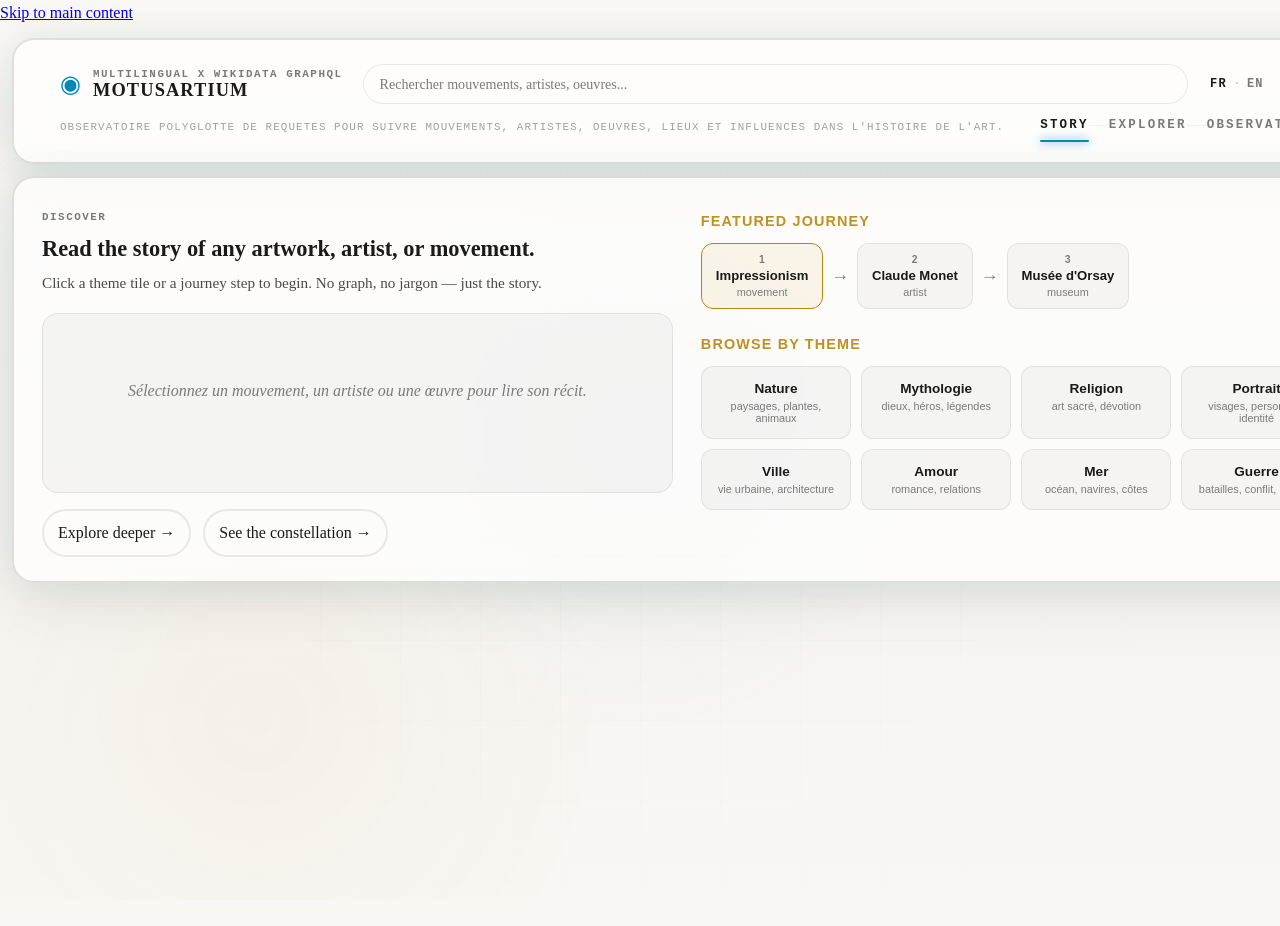
==== commit 42de2610: "Update header" ====
--- a/index.html
+++ b/index.html
@@ -23,64 +23,63 @@
         <a href="#main-content" class="sr-only-focusable">Skip to main content</a>
         <div class="shell" id="app-shell">
             <header class="topbar panel" role="banner">
-                <div class="brand">
-                    <span class="eyebrow" id="brand-eyebrow">Multilingual x Wikidata GraphQL</span>
-                    <h1 id="brand-title">MotusArtium</h1>
-                    <p id="brand-subtitle">Polyglot query observatory for tracing movements, artists, works, places, and
-                        influence across art history.</p>
-                </div>
-
-                <nav class="mode-switcher" aria-label="Experience level and visualization modes" id="mode-switcher">
-                    <!-- Tier navigation (always visible) -->
-                    <div class="tier-nav" id="tier-nav" role="tablist" aria-label="Experience level">
-                        <button type="button" class="tier-button is-active" data-tier="story" role="tab" aria-selected="true" title="Story — read narratives, browse themes">
-                            <span class="tier-label">Story</span><small class="tier-hint">read &amp; discover</small>
+                <!-- Upper row: beacon brand · search · lang/theme -->
+                <div class="topbar-upper">
+                    <div class="brand">
+                        <span class="brand-beacon" aria-hidden="true">◉</span>
+                        <div class="brand-identity">
+                            <span class="eyebrow" id="brand-eyebrow">Multilingual × Wikidata</span>
+                            <h1 id="brand-title">MotusArtium</h1>
+                        </div>
+                    </div>
+
+                    <div class="search-bar-inline" role="search">
+                        <label for="search-input" class="sr-only">Search art entities</label>
+                        <input type="text" id="search-input" placeholder="⌕  Search movements, artists, works…"
+                            aria-label="Search art entities" autocomplete="off" />
+                    </div>
+
+                    <div class="lang-status" role="group" aria-label="Interface settings">
+                        <div class="lang-controls">
+                            <button type="button" class="lang-button is-active" data-language="fr" aria-pressed="true" title="French interface">FR</button>
+                            <span class="lang-sep" aria-hidden="true">·</span>
+                            <button type="button" class="lang-button" data-language="en" aria-pressed="false" title="English interface">EN</button>
+                        </div>
+                        <button type="button" class="theme-toggle" id="theme-toggle" aria-label="Toggle between dark and light color modes" title="Toggle theme">
+                            <svg width="18" height="18" viewBox="0 0 24 24" aria-hidden="true">
+                                <circle cx="12" cy="12" r="9" stroke="currentColor" stroke-width="1.5" fill="none"/>
+                                <path d="M12 3 A9 9 0 0 1 12 21 Z" fill="currentColor"/>
+                            </svg>
                         </button>
-                        <button type="button" class="tier-button" data-tier="explorer" role="tab" aria-selected="false" title="Explorer — search, compare, find connections">
-                            <span class="tier-label">Explorer</span><small class="tier-hint">search &amp; compare</small>
-                        </button>
-                        <button type="button" class="tier-button" data-tier="observatory" role="tab" aria-selected="false" title="Observatory — graph constellation and data tools">
-                            <span class="tier-label">Observatory</span><small class="tier-hint">graphs &amp; data</small>
-                        </button>
-                    </div>
-                    <!-- Observatory sub-modes (hidden until Observatory tier is active) -->
-                    <div class="observatory-subtabs" id="observatory-subtabs" hidden role="tablist" aria-label="Observatory sub-modes">
-                        <button type="button" class="mode-button is-active" data-mode="observatory" role="tab" aria-selected="true" title="Constellation graph exploration">Constellation</button>
-                        <button type="button" class="mode-button" data-mode="query-theater" role="tab" aria-selected="false" title="Live GraphQL query editor">Query Lab</button>
-                        <button type="button" class="mode-button" data-mode="polyglot-studio" role="tab" aria-selected="false" title="Multilingual entity surfaces">Languages</button>
-                        <button type="button" class="mode-button" data-mode="temporal-river" role="tab" aria-selected="false" title="Timeline and chronological analysis">Timeline</button>
-                    </div>
-                </nav>
-
-                <div class="search-bar-inline" role="search">
-                    <label for="search-input" class="sr-only">Search art entities</label>
-                    <input type="text" id="search-input" placeholder="Search movements, artists, works..."
-                        aria-label="Search art entities" autocomplete="off" />
-                </div>
-
-                <div class="lang-status" role="group" aria-label="Interface settings">
-                    <div class="lang-controls">
-                        <button type="button" class="lang-button is-active" data-language="fr" aria-pressed="true" title="French interface">FR</button>
-                        <button type="button" class="lang-button" data-language="en" aria-pressed="false" title="English interface">EN</button>
-                    </div>
-                    <button type="button" class="theme-toggle" id="theme-toggle" aria-label="Toggle between dark and light color modes" title="Toggle theme (dark/light)">
-                        <svg width="20" height="20" viewBox="0 0 24 24" fill="none" stroke="currentColor" stroke-width="2" stroke-linecap="round" stroke-linejoin="round" aria-hidden="true">
-                            <g class="sun-icon">
-                                <circle cx="12" cy="12" r="5"></circle>
-                                <line x1="12" y1="1" x2="12" y2="3"></line>
-                                <line x1="12" y1="21" x2="12" y2="23"></line>
-                                <line x1="4.22" y1="4.22" x2="5.64" y2="5.64"></line>
-                                <line x1="18.36" y1="18.36" x2="19.78" y2="19.78"></line>
-                                <line x1="1" y1="12" x2="3" y2="12"></line>
-                                <line x1="21" y1="12" x2="23" y2="12"></line>
-                                <line x1="4.22" y1="19.78" x2="5.64" y2="18.36"></line>
-                                <line x1="18.36" y1="5.64" x2="19.78" y2="4.22"></line>
-                            </g>
-                            <g class="moon-icon">
-                                <path d="M21 12.79A9 9 0 1 1 11.21 3 7 7 0 0 0 21 12.79z"></path>
-                            </g>
-                        </svg>
-                    </button>
+                    </div>
+                </div>
+
+                <!-- Lower row: subtitle · mode rail with arc indicator -->
+                <div class="topbar-lower">
+                    <p id="brand-subtitle" class="brand-sub">Semantic Art History Atlas</p>
+
+                    <nav class="mode-rail" id="mode-switcher" aria-label="Experience modes">
+                        <div class="tier-nav" id="tier-nav" role="tablist" aria-label="Experience level">
+                            <button type="button" class="tier-button is-active" data-tier="story" role="tab" aria-selected="true" title="Story — read narratives, browse themes">
+                                <span class="tier-label">Story</span>
+                            </button>
+                            <span class="tier-connector" aria-hidden="true"></span>
+                            <button type="button" class="tier-button" data-tier="explorer" role="tab" aria-selected="false" title="Explorer — search, compare, find connections">
+                                <span class="tier-label">Explorer</span>
+                            </button>
+                            <span class="tier-connector" aria-hidden="true"></span>
+                            <button type="button" class="tier-button" data-tier="observatory" role="tab" aria-selected="false" title="Observatory — graph constellation and data tools">
+                                <span class="tier-label">Observatory</span>
+                            </button>
+                        </div>
+
+                        <div class="observatory-subtabs" id="observatory-subtabs" hidden role="tablist" aria-label="Observatory sub-modes">
+                            <button type="button" class="mode-button is-active" data-mode="observatory" role="tab" aria-selected="true" title="Constellation graph exploration">Constellation</button>
+                            <button type="button" class="mode-button" data-mode="query-theater" role="tab" aria-selected="false" title="Live GraphQL query editor">Query Lab</button>
+                            <button type="button" class="mode-button" data-mode="polyglot-studio" role="tab" aria-selected="false" title="Multilingual entity surfaces">Languages</button>
+                            <button type="button" class="mode-button" data-mode="temporal-river" role="tab" aria-selected="false" title="Timeline and chronological analysis">Timeline</button>
+                        </div>
+                    </nav>
                 </div>
             </header>
 
@@ -423,6 +422,12 @@
                 <div id="trajectoire-panel-container" class="trajectoire-panel-overlay" hidden>
                     <div id="__ml_trajectoire_root"></div>
                 </div>
+
+                <!-- Heatmap Panel - geographic diffusion with temporal animation -->
+                <div id="heatmap-panel-container" class="heatmap-panel-overlay" hidden>
+                    <canvas id="heatmap-canvas" width="600" height="380" aria-label="Geographic diffusion heatmap"></canvas>
+                    <div id="curseur-temps-container"></div>
+                </div>
             </main>
 
             <footer class="footer-rail panel" role="contentinfo">
--- a/styles.css
+++ b/styles.css
@@ -30,7 +30,7 @@
             --radius-lg: 22px;
             --radius-md: 16px;
             --radius-sm: 12px;
-            --header-height: 84px;
+            --header-height: 110px;
             --transition-fast: 140ms cubic-bezier(0.4, 0, 0.2, 1);
             --transition-normal: 200ms cubic-bezier(0.4, 0, 0.2, 1);
         }
@@ -284,12 +284,24 @@
         }
 
         .topbar {
+            display: flex;
+            flex-direction: column;
+            padding: 0;
+        }
+
+        .topbar-upper {
             display: grid;
-            grid-template-columns: minmax(0, 1.4fr) minmax(0, 1fr) minmax(280px, 0.8fr) auto;
-            gap: 18px;
+            grid-template-columns: auto 1fr auto;
             align-items: center;
-            padding: 18px 22px;
-            min-height: var(--header-height);
+            gap: 20px;
+            padding: 14px 28px 10px;
+        }
+
+        .topbar-lower {
+            display: flex;
+            align-items: center;
+            gap: 0;
+            padding: 0 28px 10px;
         }
 
         .search-bar-inline {
@@ -300,13 +312,13 @@
 
         .search-bar-inline input {
             flex: 1;
-            padding: 9px 14px;
+            padding: 8px 16px;
             border: 1px solid var(--line-soft);
             border-radius: 999px;
             background: rgba(255, 255, 255, 0.04);
             color: var(--text-main);
             font: inherit;
-            font-size: 0.9rem;
+            font-size: 0.88rem;
             transition: 160ms ease;
         }
 
@@ -515,25 +527,48 @@
 
         .brand {
             display: flex;
+            align-items: center;
+            gap: 12px;
+            flex-shrink: 0;
+        }
+
+        .brand-beacon {
+            font-size: 1.5rem;
+            color: var(--accent-cyan);
+            line-height: 1;
+            animation: beacon-pulse 3s ease-in-out infinite;
+            display: block;
+            flex-shrink: 0;
+        }
+
+        @keyframes beacon-pulse {
+            0%, 100% { opacity: 1; text-shadow: 0 0 6px var(--accent-cyan); }
+            50% { opacity: 0.55; text-shadow: 0 0 18px var(--accent-cyan); }
+        }
+
+        .brand-identity {
+            display: flex;
             flex-direction: column;
-            gap: 4px;
+            gap: 1px;
         }
 
         .eyebrow {
             font-family: "Courier New", monospace;
-            font-size: 0.8rem;
+            font-size: 0.68rem;
             font-weight: 600;
-            letter-spacing: 0.15em;
+            letter-spacing: 0.14em;
             text-transform: uppercase;
-            color: var(--accent-cyan);
+            color: var(--text-muted);
+            line-height: 1;
         }
 
         .brand h1 {
             margin: 0;
-            font-size: clamp(2rem, 4vw, 3.8rem);
+            font-size: 1.15rem;
             line-height: 1;
-            letter-spacing: 0.01em;
+            letter-spacing: 0.06em;
             font-weight: 700;
+            text-transform: uppercase;
             color: var(--text-main);
         }
 
@@ -541,26 +576,104 @@
             color: #1a1a18;
         }
 
-        .brand p {
+        .brand-sub {
             margin: 0;
-            color: var(--text-soft);
-            max-width: 70ch;
+            font-family: "Courier New", monospace;
+            font-size: 0.68rem;
+            letter-spacing: 0.1em;
+            text-transform: uppercase;
+            color: var(--text-muted);
+            white-space: nowrap;
+            flex-shrink: 0;
+            padding-right: 36px;
+            opacity: 0.7;
+        }
+
+        .lang-status {
+            display: flex;
+            align-items: center;
+            gap: 14px;
+            flex-shrink: 0;
+        }
+
+        .lang-controls {
+            display: flex;
+            align-items: center;
+            gap: 6px;
+        }
+
+        .lang-sep {
+            color: var(--text-muted);
             font-size: 1rem;
-        }
-
-        .mode-switcher,
-        .lang-status {
+            opacity: 0.45;
+            user-select: none;
+            line-height: 1;
+        }
+
+        .lang-button {
+            appearance: none;
+            -webkit-appearance: none;
+            background: none;
+            border: none;
+            padding: 4px 2px;
+            cursor: pointer;
+            font-family: "Courier New", monospace;
+            font-size: 0.75rem;
+            font-weight: 700;
+            letter-spacing: 0.1em;
+            color: var(--text-muted);
+            transition: color var(--transition-fast);
+            line-height: 1;
+        }
+
+        .lang-button.is-active {
+            color: var(--text-main);
+        }
+
+        .lang-button:hover {
+            color: var(--text-main);
+        }
+
+        .theme-toggle {
+            appearance: none;
+            -webkit-appearance: none;
+            background: none;
+            border: 1px solid var(--line-soft);
+            border-radius: 50%;
+            width: 34px;
+            height: 34px;
+            cursor: pointer;
             display: flex;
             align-items: center;
-            gap: 10px;
-            flex-wrap: wrap;
-            justify-content: flex-end;
+            justify-content: center;
+            color: var(--text-muted);
+            transition: color var(--transition-fast), border-color var(--transition-fast);
+            flex-shrink: 0;
+        }
+
+        .theme-toggle:hover,
+        .theme-toggle:focus-visible {
+            color: var(--text-main);
+            border-color: var(--text-muted);
+        }
+
+        .theme-toggle:active {
+            transform: scale(0.9);
+        }
+
+        .theme-toggle svg {
+            width: 18px;
+            height: 18px;
+            transition: transform 500ms cubic-bezier(0.4, 0, 0.2, 1);
+            overflow: visible;
+        }
+
+        html.theme-light .theme-toggle svg {
+            transform: rotate(180deg);
         }
 
         .chip,
-        .ghost-button,
-        .mode-button,
-        .lang-button {
+        .ghost-button {
             border: 2px solid var(--line-soft);
             border-radius: 999px;
             background: rgba(255, 255, 255, 0.04);
@@ -584,130 +697,34 @@
             box-shadow: 0 0 18px rgba(139, 233, 253, 0.12);
         }
 
-        .mode-button,
-        .lang-button,
-        .theme-toggle {
-            font-family: Arial, Helvetica, sans-serif;
-            font-size: 0.9rem;
-        }
-
-        .lang-controls {
-            display: flex;
-            gap: 8px;
-            align-items: center;
-        }
-
-        .theme-toggle {
+        .mode-button {
             appearance: none;
             -webkit-appearance: none;
-            border: 2px solid var(--theme-toggle-border);
-            border-radius: 999px;
-            background: var(--theme-toggle-bg);
-            color: var(--theme-toggle-icon);
-            padding: 10px 12px;
+            background: none;
+            border: 1px solid var(--line-soft);
+            border-radius: 3px;
+            padding: 3px 10px;
             cursor: pointer;
-            transition: var(--transition-normal);
-            display: flex;
-            align-items: center;
-            justify-content: center;
-            min-width: 48px;
-            height: 44px;
-            box-shadow: var(--theme-toggle-shadow);
-        }
-
-        .theme-toggle:hover,
-        .theme-toggle:focus-visible {
-            transform: scale(1.1);
+            font-family: inherit;
+            font-size: 0.72rem;
+            letter-spacing: 0.08em;
+            color: var(--text-muted);
+            transition: color var(--transition-fast), border-color var(--transition-fast), background var(--transition-fast);
+            white-space: nowrap;
+        }
+
+        .mode-button.is-active {
+            color: var(--accent-cyan);
             border-color: var(--accent-cyan);
-            background: var(--theme-toggle-bg-hover);
-        }
-
-        .theme-toggle:active {
-            transform: scale(0.95);
-        }
-
-        .theme-toggle svg {
-            width: 22px;
-            height: 22px;
-            transition: transform var(--transition-normal);
-            stroke: currentColor;
-            stroke-width: 2;
-            fill: none;
-            color: currentColor;
-            overflow: visible;
-        }
-
-        .theme-toggle .sun-icon,
-        .theme-toggle .moon-icon {
-            display: none;
-        }
-
-        .theme-toggle .sun-icon {
-            display: block;
-        }
-
-        @media (prefers-color-scheme: light) {
-            :root:not(.theme-dark) {
-                --theme-toggle-bg: rgba(255, 255, 255, 0.92);
-                --theme-toggle-bg-hover: rgba(255, 255, 255, 0.98);
-                --theme-toggle-border: rgba(0, 136, 187, 0.45);
-                --theme-toggle-icon: #005f83;
-                --theme-toggle-shadow: 0 12px 28px rgba(0, 67, 92, 0.14);
-            }
-
-            html:not(.theme-dark) .theme-toggle {
-                color: var(--theme-toggle-icon);
-            }
-
-            html:not(.theme-dark) .theme-toggle:hover,
-            html:not(.theme-dark) .theme-toggle:focus-visible {
-                border-color: var(--accent-cyan);
-            }
-
-            html:not(.theme-dark) .theme-toggle svg {
-                color: currentColor !important;
-            }
-
-            html:not(.theme-dark) .theme-toggle .sun-icon {
-                display: none;
-            }
-
-            html:not(.theme-dark) .theme-toggle .moon-icon {
-                display: block;
-            }
-        }
-
-        html.theme-light .theme-toggle {
-            color: var(--theme-toggle-icon);
-        }
-
-        html.theme-light .theme-toggle:hover,
-        html.theme-light .theme-toggle:focus-visible {
-            border-color: var(--accent-cyan);
-        }
-
-        html.theme-light .theme-toggle svg {
-            color: currentColor !important;
-        }
-
-        html.theme-light .theme-toggle .sun-icon {
-            display: none !important;
-        }
-
-        html.theme-light .theme-toggle .moon-icon {
-            display: block !important;
-        }
-
-        .mode-button.is-active,
-        .lang-button.is-active {
-            background: linear-gradient(135deg, rgba(106, 243, 255, 0.18), rgba(106, 243, 255, 0.12));
-            border-color: var(--accent-cyan);
-            box-shadow: 0 0 0 2px rgba(110, 243, 255, 0.2), 0 0 28px rgba(110, 243, 255, 0.14);
-        }
-
-        .ghost-button:hover,
-        .mode-button:hover,
-        .lang-button:hover {
+            background: rgba(110, 243, 255, 0.07);
+        }
+
+        .mode-button:hover:not(.is-active) {
+            color: var(--text-main);
+            border-color: var(--text-muted);
+        }
+
+        .ghost-button:hover {
             transform: translateY(-2px);
             border-color: rgba(255, 255, 255, 0.32);
             background: rgba(255, 255, 255, 0.08);
@@ -2386,9 +2403,18 @@
             .top-dashboard,
             .hero,
             .workspace,
-            .footer-rail,
-            .topbar {
+            .footer-rail {
                 grid-template-columns: 1fr;
+            }
+
+            .topbar-upper {
+                grid-template-columns: auto 1fr auto;
+                gap: 12px;
+                padding: 12px 16px 8px;
+            }
+
+            .topbar-lower {
+                padding: 0 16px 10px;
             }
 
             .rail,
@@ -2397,9 +2423,8 @@
                 grid-row: auto;
             }
 
-            .mode-switcher,
             .lang-status {
-                justify-content: flex-start;
+                justify-content: flex-end;
             }
 
             .hero-actions {
@@ -2431,7 +2456,6 @@
                 gap: 16px;
             }
 
-            .topbar,
             .hero,
             .rail,
             .mirror,
@@ -2440,12 +2464,29 @@
                 padding: 18px;
             }
 
+            .topbar-upper {
+                grid-template-columns: auto 1fr auto;
+                gap: 8px;
+                padding: 10px 14px 8px;
+            }
+
+            .topbar-lower {
+                flex-direction: column;
+                align-items: flex-start;
+                gap: 8px;
+                padding: 0 14px 10px;
+            }
+
+            .brand-sub {
+                display: none;
+            }
+
             .polyglot-studio-panel.is-visible {
                 grid-template-columns: 1fr;
             }
 
             .brand h1 {
-                font-size: 2.25rem;
+                font-size: 1rem;
             }
 
             .hero-copy h2 {
@@ -3108,57 +3149,77 @@
         }
 
         /* ================================================================= */
-        /* THREE-TIER NAVIGATION                                              */
+        /* THREE-TIER NAVIGATION — Cartographic North                        */
         /* ================================================================= */
 
+        .mode-rail {
+            flex: 1;
+            display: flex;
+            flex-direction: column;
+            gap: 6px;
+            min-width: 0;
+        }
+
         .tier-nav {
             display: flex;
-            gap: 6px;
             align-items: center;
+            gap: 0;
+        }
+
+        .tier-connector {
+            flex: 1;
+            min-width: 20px;
+            max-width: 72px;
+            height: 1px;
+            background: var(--line-soft);
+            align-self: center;
+            margin-bottom: 6px;
+            opacity: 0.5;
         }
 
         .tier-button {
-            display: flex;
-            flex-direction: column;
-            align-items: center;
-            gap: 2px;
-            padding: 6px 14px;
-            background: var(--bg-soft);
-            border: 1.5px solid var(--line-soft);
-            border-radius: var(--radius-sm);
+            appearance: none;
+            -webkit-appearance: none;
+            background: none;
+            border: none;
+            padding: 4px 0 10px;
+            cursor: pointer;
+            font-family: "Courier New", monospace;
+            font-size: 0.78rem;
+            font-weight: 700;
+            letter-spacing: 0.18em;
+            text-transform: uppercase;
+            color: var(--text-muted);
+            transition: color var(--transition-fast);
+            white-space: nowrap;
+            position: relative;
+        }
+
+        .tier-button::after {
+            content: '';
+            position: absolute;
+            bottom: 0;
+            left: 0;
+            right: 0;
+            height: 2px;
+            background: var(--accent-cyan);
+            box-shadow: 0 0 10px var(--accent-cyan);
+            border-radius: 1px;
+            transform: scaleX(0);
+            transform-origin: center;
+            transition: transform 300ms cubic-bezier(0.4, 0, 0.2, 1);
+        }
+
+        .tier-button.is-active {
+            color: var(--text-main);
+        }
+
+        .tier-button.is-active::after {
+            transform: scaleX(1);
+        }
+
+        .tier-button:hover:not(.is-active) {
             color: var(--text-soft);
-            cursor: pointer;
-            font-size: 0.78rem;
-            font-weight: 600;
-            letter-spacing: 0.03em;
-            text-transform: uppercase;
-            transition: background var(--transition-fast), border-color var(--transition-fast), color var(--transition-fast);
-            white-space: nowrap;
-        }
-
-        .tier-button small.tier-hint {
-            font-size: 0.62rem;
-            font-weight: 400;
-            text-transform: lowercase;
-            letter-spacing: 0;
-            color: var(--text-muted);
-            display: block;
-        }
-
-        .tier-button.is-active {
-            background: var(--accent-teal);
-            border-color: var(--accent-teal);
-            color: #fff;
-        }
-
-        .tier-button.is-active small.tier-hint {
-            color: rgba(255,255,255,0.75);
-        }
-
-        .tier-button:hover:not(.is-active) {
-            background: var(--bg-panel-strong);
-            border-color: var(--accent-teal);
-            color: var(--text-main);
         }
 
         .tier-button:focus-visible {
@@ -3168,10 +3229,7 @@
 
         .observatory-subtabs {
             display: flex;
-            gap: 4px;
-            margin-top: 6px;
-            padding-top: 6px;
-            border-top: 1px solid var(--line-soft);
+            gap: 6px;
             flex-wrap: wrap;
         }
 
@@ -3180,7 +3238,6 @@
             display: none;
         }
 
-        /* mode-switcher becomes a column when subtabs are visible */
         #mode-switcher {
             display: flex;
             flex-direction: column;
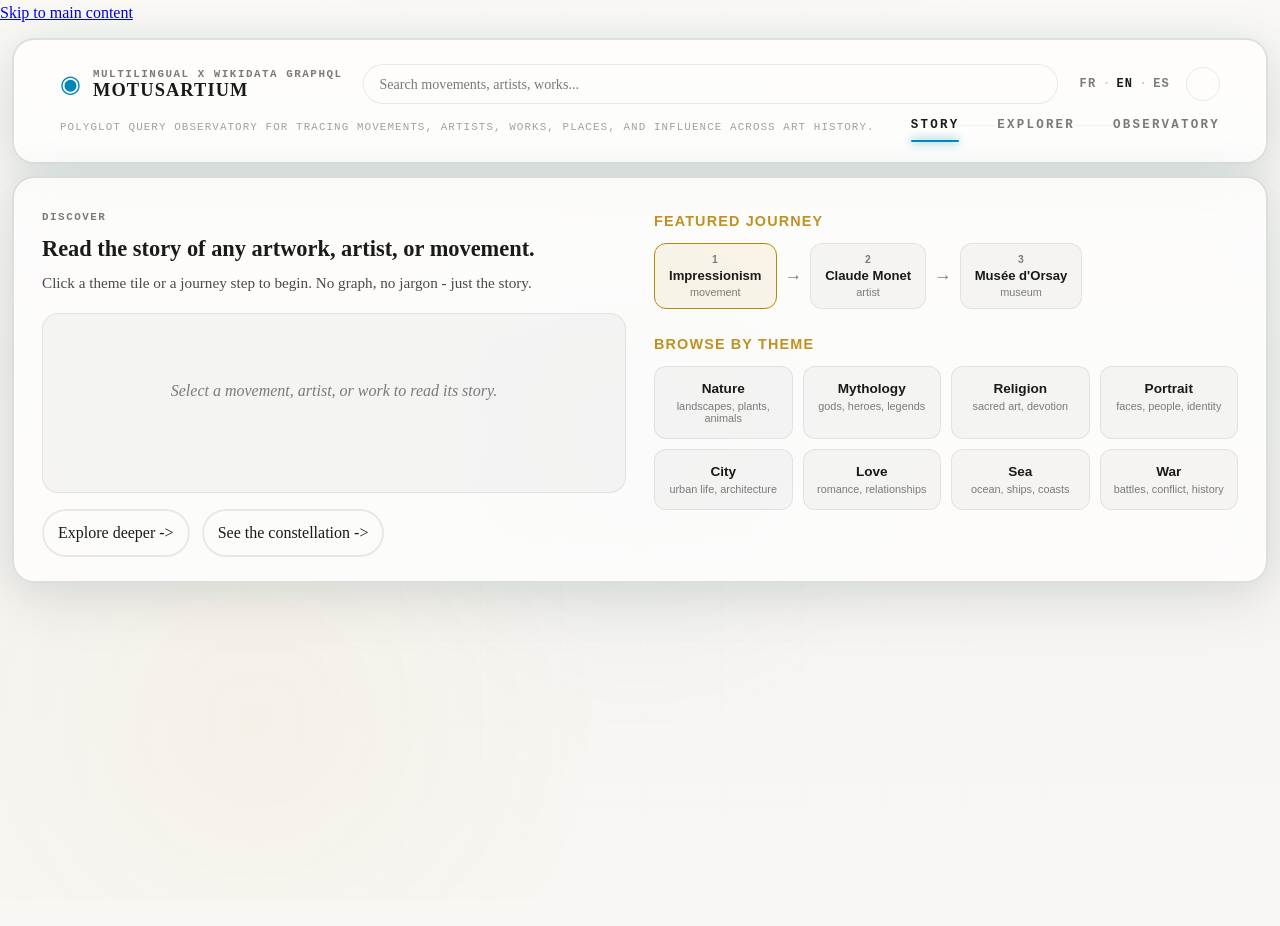
==== commit 7aa395e7: "Add support for Spanish" ====
--- a/index.html
+++ b/index.html
@@ -1,5 +1,5 @@
 <!DOCTYPE html>
-<html lang="fr">
+<html lang="en">
 
     <head>
         <meta charset="UTF-8">
@@ -41,9 +41,11 @@
 
                     <div class="lang-status" role="group" aria-label="Interface settings">
                         <div class="lang-controls">
-                            <button type="button" class="lang-button is-active" data-language="fr" aria-pressed="true" title="French interface">FR</button>
+                            <button type="button" class="lang-button" data-language="fr" aria-pressed="false" title="French interface">FR</button>
                             <span class="lang-sep" aria-hidden="true">·</span>
-                            <button type="button" class="lang-button" data-language="en" aria-pressed="false" title="English interface">EN</button>
+                            <button type="button" class="lang-button is-active" data-language="en" aria-pressed="true" title="English interface">EN</button>
+                            <span class="lang-sep" aria-hidden="true">·</span>
+                            <button type="button" class="lang-button" data-language="es" aria-pressed="false" title="Spanish interface">ES</button>
                         </div>
                         <button type="button" class="theme-toggle" id="theme-toggle" aria-label="Toggle between dark and light color modes" title="Toggle theme">
                             <svg width="18" height="18" viewBox="0 0 24 24" aria-hidden="true">
@@ -121,7 +123,7 @@
                                     <small>artist</small>
                                 </button>
                                 <span class="journey-arrow" aria-hidden="true">→</span>
-                                <button type="button" class="journey-step" data-entity-id="Q23387" data-entity-type="museum" data-entity-label="Musée d'Orsay" aria-label="Step 3: Musée d'Orsay, museum">
+                                <button type="button" class="journey-step" data-entity-id="Q23402" data-entity-type="museum" data-entity-label="Musée d'Orsay" aria-label="Step 3: Musée d'Orsay, museum">
                                     <span class="step-num">3</span>
                                     <span class="step-label">Musée d'Orsay</span>
                                     <small>museum</small>
@@ -280,7 +282,7 @@
                         </div>
                         <div class="query-list" role="complementary" aria-label="Active query information">
                             <span class="chip" id="active-doc-chip" aria-label="Active GraphQL document">movement_details.graphql</span>
-                            <span class="chip" aria-label="Interface language">languageCode: <span id="active-language-chip">fr</span></span>
+                            <span class="chip" aria-label="Interface language">languageCode: <span id="active-language-chip">en</span></span>
                             <span class="chip mobile-only" aria-label="Current visualization mode">Mode: Observatory</span>
                         </div>
                     </div>
@@ -380,7 +382,7 @@
                         <h3 class="section-title">Variables</h3>
                         <pre class="code-box" id="query-variables">{
   "id": "Q40415",
-  "languageCode": "fr"
+  "languageCode": "en"
 }</pre>
                     </section>
 
--- a/styles.css
+++ b/styles.css
@@ -892,6 +892,34 @@
             color: var(--accent-cyan);
         }
 
+        .rail .section-title {
+            font-family: "Courier New", monospace;
+            font-size: 0.65rem;
+            font-weight: 700;
+            letter-spacing: 0.22em;
+            color: var(--text-muted);
+            margin: 0 0 14px;
+            display: flex;
+            align-items: center;
+            gap: 8px;
+        }
+
+        .rail .section-title::before {
+            content: '◦';
+            color: var(--accent-cyan);
+            font-size: 0.95rem;
+            line-height: 1;
+            flex-shrink: 0;
+        }
+
+        .rail .section-title::after {
+            content: '';
+            flex: 1;
+            height: 1px;
+            background: var(--line-soft);
+            opacity: 0.55;
+        }
+
         .preview-card p {
             margin: 0;
             line-height: 1.5;
@@ -938,6 +966,11 @@
             display: grid;
             align-content: start;
             gap: 16px;
+        }
+
+        .rail {
+            padding: 20px;
+            gap: 0;
         }
 
         .mirror {
@@ -1740,15 +1773,13 @@
         }
 
         .subpanel {
-            padding: 16px;
-            border-radius: var(--radius-md);
-            border: 2px solid var(--line-soft);
-            background: rgba(255, 255, 255, 0.03);
-        }
-
-        html.theme-light .subpanel {
-            border-color: rgba(0, 0, 0, 0.12);
-            background: rgba(0, 0, 0, 0.02);
+            padding: 16px 0;
+            border: none;
+            background: none;
+        }
+
+        .subpanel + .subpanel {
+            border-top: 1px solid var(--line-soft);
         }
 
         .subpanel h4 {
@@ -1769,10 +1800,10 @@
         }
 
         .subpanel dt {
-            font-family: Arial, Helvetica, sans-serif;
-            font-size: 0.78rem;
+            font-family: "Courier New", monospace;
+            font-size: 0.65rem;
             text-transform: uppercase;
-            letter-spacing: 0.12em;
+            letter-spacing: 0.18em;
             color: var(--text-muted);
             margin-bottom: 4px;
         }
@@ -1901,9 +1932,9 @@
         }
 
         .compass-core-label {
-            font-family: Arial, Helvetica, sans-serif;
-            font-size: 0.72rem;
-            letter-spacing: 0.16em;
+            font-family: "Courier New", monospace;
+            font-size: 0.65rem;
+            letter-spacing: 0.22em;
             text-transform: uppercase;
             color: var(--accent-cyan);
         }
@@ -1941,36 +1972,35 @@
             position: absolute;
             top: 50%;
             left: 50%;
-            min-width: 82px;
-            padding: 10px 14px;
-            border-radius: 999px;
+            min-width: 68px;
+            padding: 5px 9px;
+            border-radius: 4px;
             text-align: center;
-            font-family: Arial, Helvetica, sans-serif;
-            font-size: 0.8rem;
-            font-weight: 500;
-            letter-spacing: 0.08em;
+            font-family: "Courier New", monospace;
+            font-size: 0.65rem;
+            font-weight: 700;
+            letter-spacing: 0.14em;
             text-transform: uppercase;
-            background: rgba(255, 255, 255, 0.08);
-            border: 2px solid rgba(255, 255, 255, 0.14);
-            color: var(--text-main);
+            background: rgba(8, 16, 28, 0.88);
+            border: 1px solid var(--line-soft);
+            color: var(--text-muted);
             transform: translate(-50%, -50%);
             cursor: pointer;
-            transition: transform var(--transition-normal), border-color var(--transition-normal), box-shadow var(--transition-normal), background var(--transition-normal), color var(--transition-normal), opacity var(--transition-normal);
+            transition: border-color var(--transition-fast), box-shadow var(--transition-fast), color var(--transition-fast), opacity var(--transition-normal);
         }
 
         .compass-pole.is-primary {
-            background: linear-gradient(135deg, rgba(106, 243, 255, 0.16), rgba(106, 243, 255, 0.08));
-            border-color: rgba(106, 243, 255, 0.36);
-            box-shadow: 0 0 24px rgba(106, 243, 255, 0.16);
+            color: var(--accent-cyan);
+            border-color: var(--accent-cyan);
+            background: rgba(8, 16, 28, 0.94);
+            box-shadow: 0 0 14px rgba(110, 243, 255, 0.2);
+            text-shadow: 0 0 8px var(--accent-cyan);
         }
 
         .compass-pole:hover,
-        .compass-pole:focus-visible,
-        .preset-button:hover,
-        .preset-button:focus-visible {
-            border-color: rgba(255, 255, 255, 0.36);
-            background: rgba(255, 255, 255, 0.12);
-            transform: translate(-50%, -50%) scale(1.05);
+        .compass-pole:focus-visible {
+            color: var(--text-main);
+            border-color: rgba(255, 255, 255, 0.24);
         }
 
         .compass-pole[data-position="top"] {
@@ -1997,11 +2027,26 @@
             transform: translate(-138%, -154%);
         }
 
-        .compass-pole.is-active,
+        html.theme-light .compass-pole {
+            background: rgba(245, 243, 240, 0.92);
+        }
+
+        html.theme-light .compass-pole.is-primary,
+        html.theme-light .compass-pole.is-active {
+            background: rgba(245, 243, 240, 0.96);
+        }
+
+        .compass-pole.is-active {
+            color: var(--accent-cyan);
+            border-color: var(--accent-cyan);
+            background: rgba(8, 16, 28, 0.9);
+            box-shadow: 0 0 12px rgba(110, 243, 255, 0.16);
+        }
+
         .preset-button.is-active {
-            background: linear-gradient(135deg, rgba(77, 182, 172, 0.26), rgba(139, 233, 253, 0.18));
-            border-color: rgba(139, 233, 253, 0.28);
-            box-shadow: 0 0 22px rgba(139, 233, 253, 0.12);
+            color: var(--accent-cyan);
+            border-color: var(--accent-cyan);
+            background: rgba(110, 243, 255, 0.06);
         }
 
         .compass-pole.is-muted,
@@ -2012,7 +2057,7 @@
         .preset-list,
         .trail-list {
             display: grid;
-            gap: 10px;
+            gap: 6px;
         }
 
         .preset {
@@ -2020,30 +2065,33 @@
             justify-content: space-between;
             gap: 14px;
             align-items: baseline;
-            padding: 11px 12px;
-            border-radius: var(--radius-sm);
-            background: rgba(255, 255, 255, 0.025);
-            border: 1px solid rgba(255, 255, 255, 0.06);
-            font-family: Arial, Helvetica, sans-serif;
+            font-family: "Courier New", monospace;
         }
 
         .preset-button {
             width: 100%;
-            color: inherit;
             text-align: left;
-            font: inherit;
             cursor: pointer;
-            transition: border-color var(--transition-normal), box-shadow var(--transition-normal), background var(--transition-normal), opacity var(--transition-normal);
-            padding: 10px 12px;
-            border: 1px solid rgba(255, 255, 255, 0.1);
-            border-radius: var(--radius-sm);
-            background: rgba(255, 255, 255, 0.04);
+            font-family: "Courier New", monospace;
+            font-size: 0.72rem;
+            font-weight: 700;
+            letter-spacing: 0.1em;
+            padding: 7px 10px;
+            border: 1px solid var(--line-soft);
+            border-radius: 3px;
+            background: none;
+            color: var(--text-muted);
+            transition: color var(--transition-fast), border-color var(--transition-fast), background var(--transition-fast), opacity var(--transition-normal);
+            display: flex;
+            justify-content: space-between;
+            align-items: baseline;
+            gap: 12px;
         }
 
         .preset-button:hover,
         .preset-button:focus-visible {
-            background: rgba(255, 255, 255, 0.08);
-            border-color: rgba(255, 255, 255, 0.2);
+            color: var(--text-main);
+            border-color: var(--text-muted);
         }
 
         .subpanel-head {
@@ -2067,7 +2115,11 @@
 
         .preset small {
             color: var(--text-muted);
-            font-size: 0.78rem;
+            font-size: 0.65rem;
+            font-weight: 400;
+            letter-spacing: 0;
+            opacity: 0.7;
+            white-space: nowrap;
         }
 
         .query-list {
@@ -2515,11 +2567,19 @@
             }
 
             .mode-button,
-            .lang-button,
-            .compass-pole,
+            .lang-button {
+                padding: 10px 14px;
+                font-size: 0.82rem;
+            }
+
+            .compass-pole {
+                padding: 8px 12px;
+                font-size: 0.68rem;
+            }
+
             .preset-button {
-                padding: 12px 16px;
-                font-size: 0.9rem;
+                padding: 10px 12px;
+                font-size: 0.75rem;
             }
         }
 
@@ -3145,7 +3205,6 @@
             color: var(--text-muted, #8a9ab5);
             font-style: italic;
             padding: 12px 0;
-        }
         }
 
         /* ================================================================= */
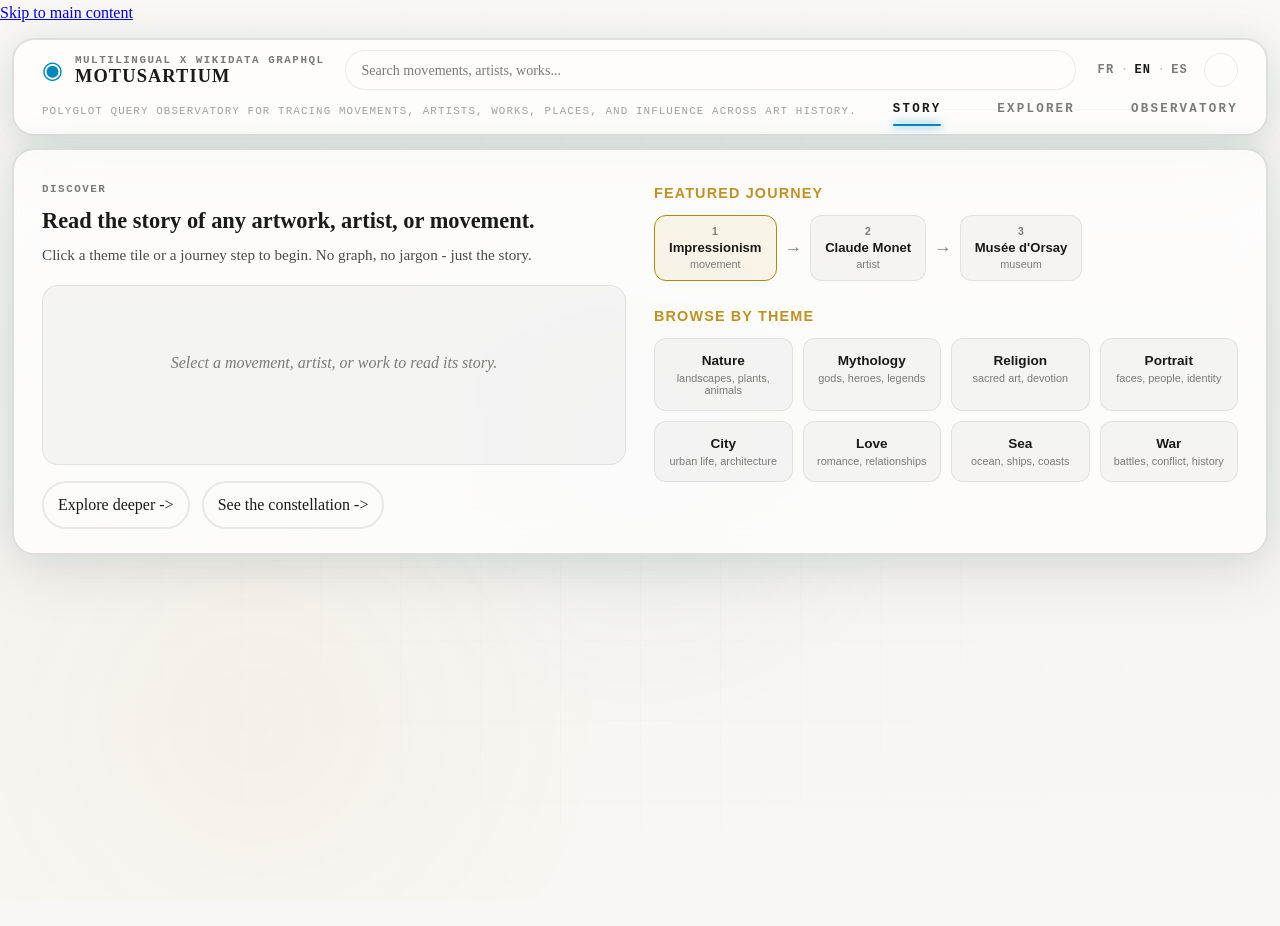
==== commit 05baf055: "Update footer" ====
--- a/index.html
+++ b/index.html
@@ -462,6 +462,7 @@
                 <section>
                     <h3 class="section-title">Selected Entity</h3>
                     <div class="entity-pill" id="selected-entity-pill">
+                        <img id="selected-entity-image" class="selected-entity-image" alt="" hidden loading="lazy" />
                         <strong id="selected-entity-name">Impressionism</strong>
                         <span class="chip" id="selected-entity-type">Movement</span>
                         <span class="chip" id="selected-entity-meta">1860s-1880s</span>
--- a/styles.css
+++ b/styles.css
@@ -412,11 +412,9 @@
         }
 
         .detail-section {
-            padding: 22px 24px;
+            padding: 18px 22px;
             border-bottom: 1px solid var(--line-soft);
-            background:
-                linear-gradient(180deg, rgba(255, 255, 255, 0.05), rgba(255, 255, 255, 0.02)),
-                radial-gradient(circle at top right, rgba(139, 233, 253, 0.08), transparent 42%);
+            background: none;
         }
 
         .detail-section:last-child {
@@ -424,29 +422,24 @@
         }
 
         .detail-section--spotlight {
-            border: 1px solid rgba(139, 233, 253, 0.14);
-            border-radius: var(--radius-lg);
-            box-shadow: inset 0 1px 0 rgba(255, 255, 255, 0.03);
+            border-bottom: 1px solid var(--line-soft);
         }
 
         .detail-kicker {
-            margin: 0 0 10px;
-            color: var(--accent-cyan);
-            font-size: 0.8rem;
+            margin: 0 0 8px;
+            font-family: "Courier New", monospace;
+            color: var(--text-muted);
+            font-size: 0.65rem;
             font-weight: 700;
-            letter-spacing: 0.12em;
+            letter-spacing: 0.2em;
             text-transform: uppercase;
         }
 
-        html.theme-light .detail-kicker {
-            color: #0088bb !important;
-        }
-
         .detail-section h3 {
-            margin: 0 0 14px;
-            font-size: 1.4rem;
+            margin: 0 0 12px;
+            font-size: 1.25rem;
             font-weight: 600;
-            color: #f9f6f0;
+            color: var(--text-main);
             line-height: 1.2;
         }
 
@@ -464,65 +457,57 @@
         }
 
         .related-section {
-            margin-top: 16px;
+            margin-top: 14px;
             padding-top: 12px;
             border-top: 1px solid var(--line-soft);
         }
 
         .related-section h4 {
-            margin: 0 0 10px;
-            font-size: 0.9rem;
-            color: var(--accent-cyan);
+            margin: 0 0 8px;
+            font-family: "Courier New", monospace;
+            font-size: 0.65rem;
+            font-weight: 700;
+            letter-spacing: 0.18em;
             text-transform: uppercase;
-            letter-spacing: 0.05em;
+            color: var(--text-muted);
         }
 
         .related-cards {
             display: flex;
             flex-direction: column;
-            gap: 8px;
+            gap: 5px;
         }
 
         .related-card {
-            padding: 12px 14px;
-            border-radius: var(--radius-sm);
-            border: 2px solid rgba(255, 255, 255, 0.14);
-            background: rgba(255, 255, 255, 0.04);
+            padding: 8px 11px;
+            border-radius: 3px;
+            border: 1px solid var(--line-soft);
+            background: none;
             cursor: pointer;
-            transition: all var(--transition-normal);
-        }
-
-        html.theme-light .related-card {
-            border-color: rgba(0, 0, 0, 0.12) !important;
-            background: rgba(0, 0, 0, 0.03) !important;
+            transition: color var(--transition-fast), border-color var(--transition-fast);
         }
 
         .related-card:hover,
         .related-card:focus-visible {
-            background: rgba(106, 243, 255, 0.1);
             border-color: var(--accent-cyan);
-            transform: translateX(4px);
-        }
-
-        html.theme-light .related-card:hover,
-        html.theme-light .related-card:focus-visible {
-            background: rgba(0, 136, 187, 0.1) !important;
-            border-color: #0088bb !important;
+            color: var(--text-main);
         }
 
         .related-card strong {
             display: block;
-            color: #f9f6f0;
-            font-size: 0.95rem;
-            font-weight: 600;
-            margin-bottom: 4px;
+            color: var(--text-main);
+            font-family: "Courier New", monospace;
+            font-size: 0.82rem;
+            font-weight: 700;
+            letter-spacing: 0.04em;
+            margin-bottom: 3px;
         }
 
         .related-card small {
             display: block;
-            color: var(--text-soft);
-            font-size: 0.85rem;
-            line-height: 1.5;
+            color: var(--text-muted);
+            font-size: 0.78rem;
+            line-height: 1.4;
         }
 
         .brand {
@@ -2172,30 +2157,123 @@
         }
 
         .footer-rail {
-            display: grid;
-            grid-template-columns: 1.25fr 1.15fr 1.1fr 1.25fr auto;
-            gap: 18px;
-            padding: 18px 20px;
-            align-items: start;
-        }
-
-        .footer-rail section {
+            display: flex;
+            gap: 0;
+            padding: 0;
+            min-height: 200px;
+            max-height: 260px;
+            overflow: hidden;
+            align-items: stretch;
+        }
+
+        .footer-rail > section {
+            flex: 1;
             min-width: 0;
-        }
-
-        .footer-rail section:last-child {
-            grid-column: 1 / -1;
+            padding: 14px 16px;
+            overflow: hidden;
+            display: flex;
+            flex-direction: column;
+        }
+
+        .footer-rail > section + section {
+            border-left: 1px solid var(--line-soft);
+        }
+
+        .footer-rail > section:last-child {
+            flex: 0 0 140px;
+            width: 140px;
+        }
+
+        .footer-rail .graphql-preview {
+            font-size: 0.72rem;
+            line-height: 1.45;
+            flex: 1;
+            min-height: 0;
+            overflow: hidden;
+        }
+
+        .footer-rail .trail-list {
+            flex: 1;
+            min-height: 0;
+            overflow: hidden;
+            gap: 4px;
+        }
+
+        .footer-rail .preset {
+            font-size: 0.72rem;
+        }
+
+        .footer-rail .entity-pill {
+            flex-wrap: nowrap;
+            overflow: hidden;
+        }
+
+        .footer-rail .entity-pill strong {
+            white-space: nowrap;
+            overflow: hidden;
+            text-overflow: ellipsis;
+            min-width: 0;
+        }
+
+        .footer-rail .timeline-insights {
+            display: none;
+        }
+
+        .footer-rail > section:last-child .chip {
+            font-family: "Courier New", monospace;
+            font-size: 0.65rem;
+            letter-spacing: 0.04em;
+            line-height: 1.55;
+            padding: 5px 8px;
+            border-radius: 3px;
+            border-width: 1px;
+            white-space: normal;
+            word-break: break-word;
+            display: block;
+        }
+
+        .footer-rail .section-title {
+            font-family: "Courier New", monospace;
+            font-size: 0.65rem;
+            font-weight: 700;
+            letter-spacing: 0.22em;
+            color: var(--text-muted);
+            margin: 0 0 10px;
+            display: flex;
+            align-items: center;
+            gap: 8px;
+        }
+
+        .footer-rail .section-title::before {
+            content: '◦';
+            color: var(--accent-cyan);
+            font-size: 0.95rem;
+            line-height: 1;
+            flex-shrink: 0;
+        }
+
+        .footer-rail .section-title::after {
+            content: '';
+            flex: 1;
+            height: 1px;
+            background: var(--line-soft);
+            opacity: 0.55;
         }
 
         .footer-preview {
-            max-height: none;
-            overflow: visible;
+            flex: 1;
+            min-height: 0;
+            overflow: hidden;
             white-space: pre-wrap;
         }
 
         .timeline {
-            display: grid;
-            gap: 10px;
+            display: flex;
+            flex-direction: column;
+            gap: 6px;
+            flex: 1;
+            min-height: 0;
+            overflow: hidden;
         }
 
         .timeline-insights {
@@ -2208,9 +2286,9 @@
         }
 
         .timeline-caption {
-            font-family: Arial, Helvetica, sans-serif;
-            font-size: 0.8rem;
-            color: var(--text-soft);
+            font-family: "Courier New", monospace;
+            font-size: 0.72rem;
+            color: var(--text-muted);
         }
 
         .timeline-track {
@@ -2245,20 +2323,35 @@
             box-shadow: 0 0 18px rgba(43, 143, 134, 0.24);
         }
 
-        .timeline-labels,
-        .entity-pill {
+        .timeline-labels {
             display: flex;
             justify-content: space-between;
             gap: 12px;
             align-items: center;
-            font-family: Arial, Helvetica, sans-serif;
-            font-size: 0.84rem;
-            color: var(--text-soft);
+            font-family: "Courier New", monospace;
+            font-size: 0.68rem;
+            color: var(--text-muted);
         }
 
         .entity-pill {
+            display: flex;
             justify-content: flex-start;
+            gap: 8px;
+            align-items: center;
             flex-wrap: wrap;
+            font-family: "Courier New", monospace;
+            font-size: 0.78rem;
+            color: var(--text-muted);
+        }
+
+        .selected-entity-image {
+            width: 58px;
+            height: 58px;
+            flex: 0 0 58px;
+            border-radius: 8px;
+            object-fit: cover;
+            border: 1px solid rgba(255, 255, 255, 0.12);
+            background: rgba(255, 255, 255, 0.05);
         }
 
         .entity-pill strong {
@@ -2266,7 +2359,10 @@
         }
 
         .entity-pill .chip {
-            padding-block: 6px;
+            padding: 3px 8px;
+            font-size: 0.68rem;
+            border-width: 1px;
+            border-radius: 3px;
         }
 
         body[data-mode="query-theater"] .mirror {
@@ -2284,8 +2380,13 @@
             padding: 12px;
         }
 
-        body[data-mode="observatory"] .topbar {
-            padding: 10px 18px;
+        body[data-mode="observatory"] .topbar-upper {
+            padding-top: 10px;
+            padding-bottom: 8px;
+        }
+
+        body[data-mode="observatory"] .topbar-lower {
+            padding-bottom: 8px;
         }
 
         body[data-mode="observatory"] .stage {
@@ -2433,11 +2534,26 @@
         }
 
         #__ml_detail_root .detail-section {
-            background: rgba(255, 255, 255, 0.03);
+            background: none;
+        }
+
+        #__ml_detail_root .detail-image {
+            margin: 0 0 14px;
+            overflow: hidden;
+            border-radius: 8px;
+            background: rgba(255, 255, 255, 0.04);
+            border: 1px solid rgba(255, 255, 255, 0.08);
+        }
+
+        #__ml_detail_root .detail-thumb {
+            display: block;
+            width: 100%;
+            max-height: 260px;
+            object-fit: cover;
         }
 
         html.theme-light #__ml_detail_root .detail-section {
-            background: rgba(0, 0, 0, 0.03) !important;
+            background: none !important;
         }
 
         #__ml_detail_root button,
@@ -2454,9 +2570,33 @@
 
             .top-dashboard,
             .hero,
-            .workspace,
+            .workspace {
+                grid-template-columns: 1fr;
+            }
+
             .footer-rail {
-                grid-template-columns: 1fr;
+                flex-wrap: wrap;
+                min-height: 0;
+                max-height: none;
+            }
+
+            .footer-rail > section {
+                flex: 0 0 50%;
+                max-height: 180px;
+                border-left: none !important;
+            }
+
+            .footer-rail > section:last-child {
+                flex: 0 0 50%;
+                width: auto;
+            }
+
+            .footer-rail > section:nth-child(2n) {
+                border-left: 1px solid var(--line-soft) !important;
+            }
+
+            .footer-rail > section:nth-child(n+3) {
+                border-top: 1px solid var(--line-soft);
             }
 
             .topbar-upper {
@@ -2497,8 +2637,8 @@
         }
 
         @media (min-width: 1201px) and (max-width: 1480px) {
-            .footer-rail {
-                grid-template-columns: repeat(3, minmax(0, 1fr));
+            .footer-rail > section {
+                flex: 0 0 calc(100% / 3);
             }
         }
 
@@ -2511,9 +2651,24 @@
             .hero,
             .rail,
             .mirror,
-            .stage,
-            .footer-rail {
+            .stage {
                 padding: 18px;
+            }
+
+            .footer-rail > section {
+                flex: 0 0 100%;
+                max-height: 160px;
+                border-left: none !important;
+                border-top: 1px solid var(--line-soft);
+            }
+
+            .footer-rail > section:first-child {
+                border-top: none;
+            }
+
+            .footer-rail > section:last-child {
+                flex: 0 0 100%;
+                width: auto;
             }
 
             .topbar-upper {
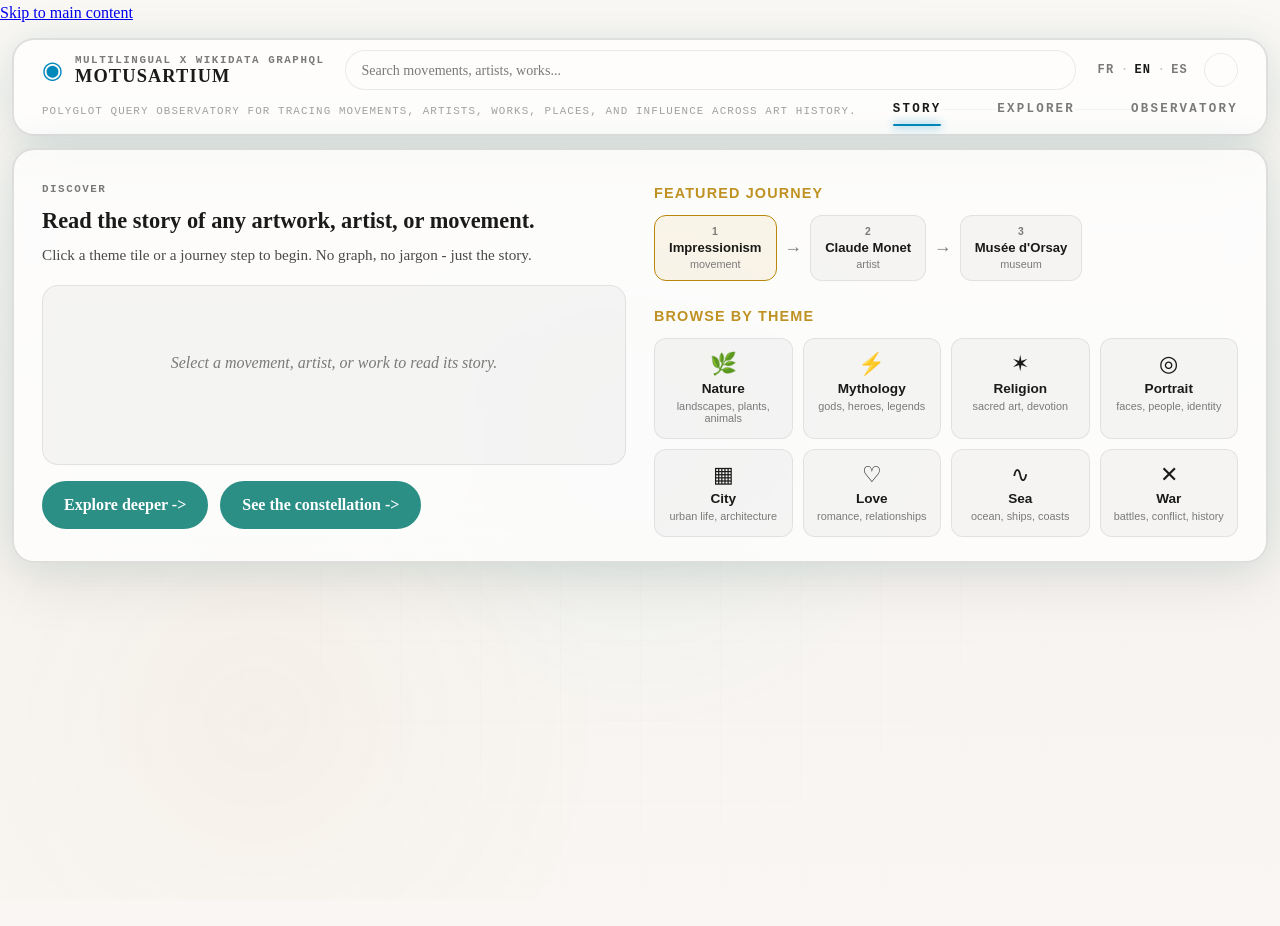
==== commit 9de49986: "Enhance Interface" ====
--- a/index.html
+++ b/index.html
@@ -101,8 +101,8 @@
                             <div id="__ml_story_recit_root"></div>
                         </div>
                         <div class="story-actions">
-                            <button type="button" class="ghost-button" id="story-to-explorer">Explore deeper →</button>
-                            <button type="button" class="ghost-button" id="story-to-observatory">See the constellation →</button>
+                            <button type="button" class="ghost-button story-cta" id="story-to-explorer">Explore deeper →</button>
+                            <button type="button" class="ghost-button story-cta" id="story-to-observatory">See the constellation →</button>
                         </div>
                     </div>
                     <!-- Right: discovery tools -->
@@ -151,10 +151,8 @@
                 <div class="search-modes" role="group" aria-label="Choose search type">
                     <button type="button" class="search-mode-btn is-active" data-search-mode="entity" title="Search for any named entity">Find entity</button>
                     <button type="button" class="search-mode-btn" data-search-mode="subject" title="Find artworks that depict a subject">Artworks of&hellip;</button>
-                    <button type="button" class="search-mode-btn" data-search-mode="nationality" title="Artists by nationality — coming next" disabled>Artists from&hellip;</button>
-                    <button type="button" class="search-mode-btn" data-search-mode="material" title="Artworks by material — coming next" disabled>By material&hellip;</button>
-                </div>
-                <p class="search-mode-hint" id="search-mode-hint" role="status" aria-live="polite">Search for a movement, artist, or artwork using the bar above.</p>
+                </div>
+                <p class="search-mode-hint" id="search-mode-hint" role="status" aria-live="polite">Search for any movement, artist, artwork, museum, or theme using the search bar above.</p>
 
                 <section class="explorer-focus" id="explorer-focus-section" aria-label="Current explorer result">
                     <div id="__ml_explorer_focus_root"></div>
@@ -292,7 +290,7 @@
                         <span id="stage-trail-text">Selection should always produce a visual focus, a GraphQL
                             document shift, and a language-aware summary.</span>
                         <span class="collection-status" id="collection-status"></span>
-                        <button type="button" class="pagination-button" id="chronology-load-more" aria-label="Charger plus de mouvements">Charger plus</button>
+                        <button type="button" class="pagination-button" id="chronology-load-more" aria-label="Load more movements">Load more</button>
                     </div>
 
                     <div class="constellation" role="main" aria-label="Interactive constellation visualization of art movements, artists, and influences">
@@ -331,9 +329,6 @@
                     </div>
 
                     <div class="app-root">
-                        <p class="app-root-hint" id="app-root-hint"><strong>Multilingual mount:</strong> this panel is
-                            reserved for embedded Multilingual UI fragments and diagnostics as we progressively connect
-                            more of the original runtime into the Observatory shell.</p>
                         <div id="__ml_root"></div>
                         <div class="polyglot-studio-panel" id="polyglot-studio-panel">
                             <section class="polyglot-card">
--- a/styles.css
+++ b/styles.css
@@ -2476,22 +2476,16 @@
             display: none;
             overflow: hidden;
             margin-top: 20px;
-            border: 2px solid var(--line-soft);
-            border-radius: var(--radius-xl);
-            background:
-                linear-gradient(180deg, rgba(7, 14, 24, 0.96), rgba(10, 18, 30, 0.94)),
-                radial-gradient(circle at top right, rgba(214, 164, 88, 0.08), transparent 35%);
-            box-shadow: var(--shadow-panel), 0 0 36px rgba(139, 233, 253, 0.12);
-            -webkit-backdrop-filter: blur(22px);
-            backdrop-filter: blur(22px);
+            border: 1px solid var(--line-soft);
+            border-radius: var(--radius-sm);
+            background: var(--bg-panel);
+            -webkit-backdrop-filter: blur(16px);
+            backdrop-filter: blur(16px);
         }
 
         html.theme-light .detail-panel-overlay {
-            background:
-                linear-gradient(180deg, rgba(248, 246, 242, 0.98), rgba(245, 243, 240, 0.96)),
-                radial-gradient(circle at top right, rgba(43, 143, 134, 0.06), transparent 35%) !important;
-            border-color: rgba(0, 0, 0, 0.15) !important;
-            box-shadow: var(--shadow-panel), 0 0 36px rgba(77, 182, 172, 0.08) !important;
+            background: rgba(248, 246, 242, 0.98) !important;
+            border-color: rgba(0, 0, 0, 0.12) !important;
         }
 
         .detail-panel-overlay.is-active {
@@ -2535,25 +2529,86 @@
 
         #__ml_detail_root .detail-section {
             background: none;
+            display: flex;
+            flex-direction: row;
+            gap: 16px;
+            align-items: flex-start;
         }
 
         #__ml_detail_root .detail-image {
-            margin: 0 0 14px;
+            flex: 0 0 88px;
+            width: 88px;
             overflow: hidden;
-            border-radius: 8px;
+            border-radius: 4px;
             background: rgba(255, 255, 255, 0.04);
-            border: 1px solid rgba(255, 255, 255, 0.08);
+            border: 1px solid rgba(255, 255, 255, 0.1);
         }
 
         #__ml_detail_root .detail-thumb {
             display: block;
-            width: 100%;
-            max-height: 260px;
+            width: 88px;
+            height: 120px;
             object-fit: cover;
+        }
+
+        #__ml_detail_root .detail-body {
+            flex: 1;
+            min-width: 0;
+            display: flex;
+            flex-direction: column;
+            gap: 4px;
         }
 
         html.theme-light #__ml_detail_root .detail-section {
             background: none !important;
+        }
+
+        html.theme-light #__ml_detail_root .detail-image {
+            background: rgba(0, 0, 0, 0.04) !important;
+            border-color: rgba(0, 0, 0, 0.12) !important;
+        }
+
+        #__ml_detail_root .detail-section h3 {
+            margin: 0 0 6px;
+            font-size: 1.05rem;
+            line-height: 1.25;
+        }
+
+        #__ml_detail_root .detail-row {
+            margin: 4px 0 0;
+            font-size: 0.87rem;
+        }
+
+        #__ml_detail_root .detail-actions {
+            margin-top: 10px;
+        }
+
+        #__ml_detail_root .detail-traj-btn,
+        #__ml_detail_root .detail-geo-btn {
+            display: inline-block;
+            padding: 4px 10px;
+            font-family: "Courier New", monospace;
+            font-size: 0.68rem;
+            letter-spacing: 0.12em;
+            text-transform: uppercase;
+            color: var(--accent-cyan);
+            border: 1px solid var(--accent-cyan);
+            border-radius: 3px;
+            background: transparent;
+            cursor: pointer;
+            transition: box-shadow var(--transition-fast), background var(--transition-fast);
+        }
+
+        #__ml_detail_root .detail-traj-btn:hover,
+        #__ml_detail_root .detail-geo-btn:hover {
+            box-shadow: 0 0 8px var(--accent-cyan);
+            background: rgba(139, 233, 253, 0.06);
+        }
+
+        html.theme-light #__ml_detail_root .detail-traj-btn,
+        html.theme-light #__ml_detail_root .detail-geo-btn {
+            color: #007aaa !important;
+            border-color: #007aaa !important;
         }
 
         #__ml_detail_root button,
@@ -3360,6 +3415,163 @@
             color: var(--text-muted, #8a9ab5);
             font-style: italic;
             padding: 12px 0;
+        }
+
+        .trajectoire-panel-overlay {
+            position: fixed;
+            left: 0;
+            right: 0;
+            bottom: 0;
+            max-height: 42vh;
+            overflow-y: auto;
+            background: var(--bg-panel, #0d1a26);
+            border-top: 2px solid var(--accent-cyan, #36c2b4);
+            z-index: 201;
+            box-shadow: 0 -4px 24px rgba(0, 0, 0, 0.4);
+        }
+
+        .trajectoire-panel {
+            padding: 16px 24px 20px;
+        }
+
+        .trajectoire-header {
+            display: flex;
+            align-items: center;
+            justify-content: space-between;
+            gap: 12px;
+            margin-bottom: 12px;
+        }
+
+        .trajectoire-titre {
+            margin: 0;
+            font-size: 0.9rem;
+            font-weight: 700;
+            letter-spacing: 0.05em;
+            text-transform: uppercase;
+            color: var(--accent-cyan, #36c2b4);
+        }
+
+        .trajectoire-effacer {
+            background: none;
+            border: none;
+            color: var(--text-muted, #8a9ab5);
+            font-size: 0.8rem;
+            cursor: pointer;
+            text-decoration: underline;
+            padding: 0;
+        }
+
+        .trajectoire-bornes {
+            display: flex;
+            align-items: center;
+            flex-wrap: wrap;
+            gap: 8px;
+            margin-bottom: 14px;
+        }
+
+        .trajectoire-borne {
+            display: inline-flex;
+            align-items: baseline;
+            gap: 6px;
+            background: rgba(54, 194, 180, 0.08);
+            border: 1px solid rgba(54, 194, 180, 0.28);
+            border-radius: 20px;
+            padding: 5px 12px;
+            max-width: 100%;
+            color: var(--text-main, #e8edf5);
+        }
+
+        .trajectoire-borne small {
+            color: var(--accent-cyan, #36c2b4);
+            font-size: 0.68rem;
+            font-weight: 700;
+            text-transform: uppercase;
+            letter-spacing: 0.06em;
+        }
+
+        .trajectoire-borne strong {
+            font-size: 0.84rem;
+            font-weight: 600;
+            overflow-wrap: anywhere;
+        }
+
+        .trajectoire-fleche {
+            color: var(--text-muted, #8a9ab5);
+        }
+
+        .trajectoire-attente,
+        .trajectoire-message {
+            color: var(--text-muted, #8a9ab5);
+            font-size: 0.86rem;
+            font-style: italic;
+            margin: 4px 0;
+        }
+
+        .trajectoire-chemin {
+            display: grid;
+            grid-template-columns: minmax(0, 1fr);
+            gap: 0;
+            list-style: none;
+            margin: 4px 0 12px;
+            padding: 0;
+        }
+
+        .trajectoire-etape {
+            margin: 0;
+        }
+
+        .trajectoire-noeud {
+            display: flex;
+            align-items: center;
+            min-height: 38px;
+            background: rgba(255, 255, 255, 0.03);
+            border: 1px solid rgba(255, 255, 255, 0.07);
+            border-radius: 8px;
+            padding: 8px 12px;
+        }
+
+        .trajectoire-etape-depart .trajectoire-noeud,
+        .trajectoire-etape-arrivee .trajectoire-noeud {
+            border-color: rgba(54, 194, 180, 0.3);
+            background: rgba(54, 194, 180, 0.05);
+        }
+
+        .trajectoire-nom {
+            min-width: 0;
+            color: var(--text-secondary, #b8c5d8);
+            font-size: 0.9rem;
+            font-weight: 600;
+            overflow-wrap: anywhere;
+        }
+
+        .trajectoire-transition {
+            display: grid;
+            grid-template-columns: 1px minmax(0, max-content);
+            align-items: center;
+            column-gap: 14px;
+            min-height: 26px;
+            margin: 0 0 0 18px;
+            color: var(--text-muted, #8a9ab5);
+        }
+
+        .trajectoire-ligne {
+            justify-self: center;
+            width: 1px;
+            height: 24px;
+            background: rgba(54, 194, 180, 0.38);
+        }
+
+        .trajectoire-rel {
+            font-size: 0.74rem;
+            color: var(--text-muted, #8a9ab5);
+            white-space: nowrap;
+        }
+
+        .trajectoire-longueur {
+            margin: 0;
+            color: var(--accent-cyan, #36c2b4);
+            font-size: 0.82rem;
+            font-weight: 700;
         }
 
         /* ================================================================= */
@@ -3955,3 +4167,43 @@
         .search-results-dropdown.is-active {
             display: block;
         }
+
+        /* ================================================================= */
+        /* F4 — Story progression CTAs: filled teal                          */
+        /* ================================================================= */
+
+        .story-actions .story-cta {
+            background: var(--accent-teal);
+            border-color: var(--accent-teal);
+            color: #fff;
+            font-weight: 600;
+            padding: 9px 20px;
+        }
+
+        .story-actions .story-cta:hover {
+            background: color-mix(in srgb, var(--accent-teal) 85%, #fff);
+            border-color: color-mix(in srgb, var(--accent-teal) 85%, #fff);
+        }
+
+        /* ================================================================= */
+        /* F19 — Tier panel fade-in animation on switch                      */
+        /* ================================================================= */
+
+        @keyframes panel-fade-in {
+            from { opacity: 0; transform: translateY(7px); }
+            to   { opacity: 1; transform: translateY(0); }
+        }
+
+        .panel.is-entering {
+            animation: panel-fade-in 220ms cubic-bezier(0.4, 0, 0.2, 1) both;
+        }
+
+        /* ================================================================= */
+        /* F2 — Theme tile glyph                                             */
+        /* ================================================================= */
+
+        .theme-tile-glyph {
+            font-size: 1.35rem;
+            line-height: 1;
+            margin-bottom: 2px;
+        }
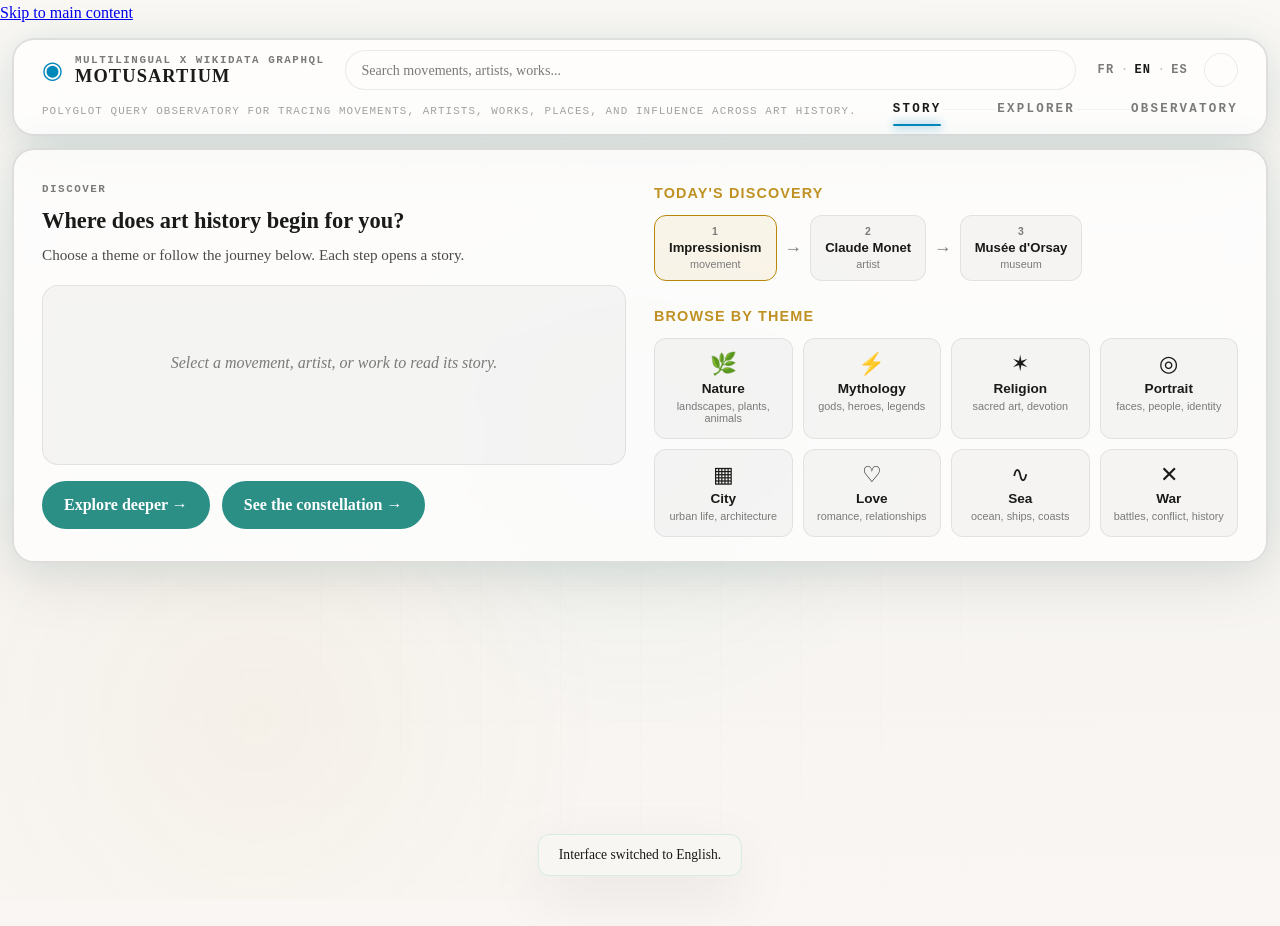
==== commit 00a3d212: "Add user tips" ====
--- a/index.html
+++ b/index.html
@@ -78,10 +78,13 @@
                         <div class="observatory-subtabs" id="observatory-subtabs" hidden role="tablist" aria-label="Observatory sub-modes">
                             <button type="button" class="mode-button is-active" data-mode="observatory" role="tab" aria-selected="true" title="Constellation graph exploration">Constellation</button>
                             <button type="button" class="mode-button" data-mode="query-theater" role="tab" aria-selected="false" title="Live GraphQL query editor">Query Lab</button>
-                            <button type="button" class="mode-button" data-mode="polyglot-studio" role="tab" aria-selected="false" title="Multilingual entity surfaces">Languages</button>
+                            <button type="button" class="mode-button" data-mode="polyglot-studio" role="tab" aria-selected="false" title="Multilingual entity surfaces">Polyglot Studio</button>
                             <button type="button" class="mode-button" data-mode="temporal-river" role="tab" aria-selected="false" title="Timeline and chronological analysis">Timeline</button>
+                            <button type="button" class="mode-button shortcuts-trigger" id="shortcuts-trigger" title="Keyboard shortcuts" aria-label="Show keyboard shortcuts">?</button>
                         </div>
                     </nav>
+                    <!-- F24: Exploration trail breadcrumb — wraps below mode rail when visible -->
+                    <nav class="trail-breadcrumb" id="trail-breadcrumb" aria-label="Exploration trail" hidden></nav>
                 </div>
             </header>
 
@@ -154,6 +157,17 @@
                 </div>
                 <p class="search-mode-hint" id="search-mode-hint" role="status" aria-live="polite">Search for any movement, artist, artwork, museum, or theme using the search bar above.</p>
 
+                <!-- F10: Explorer onboarding card — dismissed after first search -->
+                <div class="explorer-onboarding" id="explorer-onboarding" role="note" aria-label="Explorer orientation">
+                    <button type="button" class="explorer-onboarding-dismiss" id="explorer-onboarding-dismiss" aria-label="Dismiss orientation">&times;</button>
+                    <strong id="explorer-onboarding-title">Three ways to explore</strong>
+                    <ol>
+                        <li id="explorer-onboarding-step1">Search any name in the bar above.</li>
+                        <li id="explorer-onboarding-step2">Click a theme tile to browse artworks by subject.</li>
+                        <li id="explorer-onboarding-step3">Use <em>+ Compare</em> to place two entities side by side.</li>
+                    </ol>
+                </div>
+
                 <section class="explorer-focus" id="explorer-focus-section" aria-label="Current explorer result">
                     <div id="__ml_explorer_focus_root"></div>
                 </section>
@@ -164,14 +178,14 @@
                         <h3 class="section-title">Browse by Theme</h3>
                         <div id="__ml_explorer_themes_root"></div>
                     </section>
-                    <!-- Promoted comparison panel -->
-                    <section class="explorer-inline-section" id="explorer-comparison-section" aria-label="Comparison panel">
+                    <!-- Promoted comparison panel — F8: hidden until an entity is queued -->
+                    <section class="explorer-inline-section" id="explorer-comparison-section" aria-label="Comparison panel" hidden>
                         <h3 class="section-title">Compare</h3>
                         <p class="explorer-section-hint">Use <em>+ Compare</em> in search results to add entities here.</p>
                         <div id="__ml_explorer_comparison_root"></div>
                     </section>
-                    <!-- Promoted trajectory panel -->
-                    <section class="explorer-inline-section" id="explorer-trajectory-section" aria-label="Influence trajectory">
+                    <!-- Promoted trajectory panel — F8: hidden until an artist is queued -->
+                    <section class="explorer-inline-section" id="explorer-trajectory-section" aria-label="Influence trajectory" hidden>
                         <h3 class="section-title">Influence Path</h3>
                         <p class="explorer-section-hint">Use <em>+ Trajectory</em> on artist results to trace influence paths.</p>
                         <div id="__ml_explorer_trajectoire_root"></div>
@@ -313,6 +327,7 @@
                         </svg>
                         <div class="constellation-nodes" id="constellation-nodes" role="group" aria-label="Interactive entity nodes"></div>
                         <canvas class="constellation-minimap" id="constellation-minimap" width="130" height="86" aria-hidden="true"></canvas>
+                        <span class="constellation-minimap-label" aria-hidden="true" title="Minimap — click or drag to navigate">Map</span>
                         <div class="constellation-controls" aria-label="Constellation zoom controls">
                             <button type="button" class="icon-button" id="constellation-zoom-out" aria-label="Zoom out" title="Zoom out (scroll down)">−</button>
                             <span class="zoom-readout" id="constellation-zoom-readout" aria-live="polite">100%</span>
@@ -387,7 +402,7 @@
                     </section>
 
                     <section class="subpanel mirror-response">
-                        <h3 class="section-title">Response Shape</h3>
+                        <h3 class="section-title">Response Shape <span class="section-title-badge" id="response-shape-badge">example</span></h3>
                         <pre class="response-box" id="query-response-shape">{
   item: {
     id,
@@ -476,17 +491,65 @@
                     <span class="chip is-live" id="status-chip">GraphQL Live - 0 docs</span>
                 </section>
             </footer>
-            <!-- Observatory guide overlay — first-time tooltip for constellation view -->
+            <!-- F12: Observatory guide — 3-step walkthrough -->
             <div id="observatory-guide" class="observatory-guide-overlay" hidden role="dialog" aria-modal="true" aria-labelledby="observatory-guide-title">
                 <div class="observatory-guide-card">
-                    <h3 id="observatory-guide-title">Welcome to the Observatory</h3>
-                    <p>Each dot is an artist, artwork, or movement. Lines show influence and succession. Scroll to zoom, drag to pan. Click any dot to load its story.</p>
+                    <div class="guide-steps">
+                        <div class="guide-step is-active" data-step="1">
+                            <span class="guide-step-num">1 / 3</span>
+                            <h3 id="observatory-guide-title">The Constellation</h3>
+                            <p>Each dot is an artist, artwork, or movement. Lines show influence and succession.</p>
+                        </div>
+                        <div class="guide-step" data-step="2">
+                            <span class="guide-step-num">2 / 3</span>
+                            <h3>Interact</h3>
+                            <p>Click any dot to load its story and fire a live GraphQL query. Scroll to zoom, drag to pan.</p>
+                        </div>
+                        <div class="guide-step" data-step="3">
+                            <span class="guide-step-num">3 / 3</span>
+                            <h3>Switch views</h3>
+                            <p>Use the tabs above — <em>Query Lab</em> exposes the live GraphQL, <em>Timeline</em> shows chronology, <em>Polyglot Studio</em> compares languages.</p>
+                        </div>
+                    </div>
                     <div class="observatory-guide-actions">
-                        <button type="button" id="observatory-guide-dismiss" class="ghost-button">Got it, let me explore</button>
-                        <button type="button" id="observatory-guide-story" class="entry-card" style="display:inline-flex">Back to Story mode</button>
+                        <button type="button" id="observatory-guide-prev" class="ghost-button" hidden>← Back</button>
+                        <button type="button" id="observatory-guide-next" class="ghost-button">Next →</button>
+                        <button type="button" id="observatory-guide-dismiss" class="ghost-button" hidden>Got it, let me explore</button>
+                        <button type="button" id="observatory-guide-story" class="ghost-button">Back to Story</button>
                     </div>
                 </div>
             </div>
+
+            <!-- F16: Lens concept tooltip — shown once in Story after first entity load -->
+            <div id="lens-intro-tooltip" class="lens-intro-tooltip" hidden role="note">
+                <button type="button" class="lens-intro-dismiss" id="lens-intro-dismiss" aria-label="Dismiss">&times;</button>
+                <strong>Tip:</strong> You are reading through the <em>Movement</em> lens. Switch lenses in Observatory to see the same data differently.
+                <button type="button" class="ghost-button lens-intro-cta" id="lens-intro-observatory">Go to Observatory →</button>
+            </div>
+
+            <!-- F23: Keyboard shortcuts overlay -->
+            <div id="shortcuts-overlay" class="shortcuts-overlay" hidden role="dialog" aria-modal="true" aria-labelledby="shortcuts-title">
+                <div class="shortcuts-card">
+                    <div class="shortcuts-header">
+                        <h3 id="shortcuts-title">Keyboard Shortcuts</h3>
+                        <button type="button" class="ghost-button" id="shortcuts-dismiss" aria-label="Close shortcuts">&times;</button>
+                    </div>
+                    <dl class="shortcuts-list">
+                        <div><dt><kbd>/</kbd></dt><dd>Focus search bar</dd></div>
+                        <div><dt><kbd>Esc</kbd></dt><dd>Close panel / dropdown</dd></div>
+                        <div><dt><kbd>1</kbd></dt><dd>Switch to Story</dd></div>
+                        <div><dt><kbd>2</kbd></dt><dd>Switch to Explorer</dd></div>
+                        <div><dt><kbd>3</kbd></dt><dd>Switch to Observatory</dd></div>
+                        <div><dt><kbd>+</kbd> / <kbd>−</kbd></dt><dd>Zoom constellation</dd></div>
+                        <div><dt><kbd>0</kbd></dt><dd>Reset constellation zoom</dd></div>
+                        <div><dt><kbd>Ctrl+L</kbd></dt><dd>Cycle interface language</dd></div>
+                        <div><dt><kbd>?</kbd></dt><dd>Show / hide this panel</dd></div>
+                    </dl>
+                </div>
+            </div>
+
+            <!-- F22: Language switch toast -->
+            <div id="lang-toast" class="lang-toast" hidden aria-live="polite" aria-atomic="true"></div>
         </div>
 
         <!-- Global search results dropdown (positioned via JS) -->
--- a/styles.css
+++ b/styles.css
@@ -300,6 +300,7 @@
         .topbar-lower {
             display: flex;
             align-items: center;
+            flex-wrap: wrap;
             gap: 0;
             padding: 0 28px 10px;
         }
@@ -3790,6 +3791,19 @@
             background: rgba(219, 178, 94, 0.12);
         }
 
+        .journey-step.is-completed::before {
+            content: "✓";
+            position: absolute;
+            top: 4px;
+            right: 6px;
+            font-size: 0.6rem;
+            color: var(--accent-teal);
+        }
+
+        .journey-step {
+            position: relative;
+        }
+
         .journey-step:hover:not(.is-active) {
             border-color: var(--accent-teal);
             background: var(--bg-panel-strong);
@@ -4207,3 +4221,361 @@
             line-height: 1;
             margin-bottom: 2px;
         }
+
+        /* ================================================================= */
+        /* F9 — Explorer theme grid differentiation                          */
+        /* ================================================================= */
+
+        #__ml_explorer_themes_root .theme-tile::after {
+            content: "→ artworks";
+            display: block;
+            font-size: 0.6rem;
+            color: var(--accent-teal);
+            letter-spacing: 0.04em;
+            margin-top: 3px;
+        }
+
+        #__ml_explorer_themes_root .theme-tile {
+            border-color: rgba(90, 197, 184, 0.25);
+        }
+
+        /* ================================================================= */
+        /* F13 — Collapse hero entry cards in Observatory                    */
+        /* ================================================================= */
+
+        body[data-tier="observatory"] .hero-actions {
+            display: none;
+        }
+
+        body[data-tier="observatory"] .hero-journey {
+            display: none;
+        }
+
+        body[data-tier="observatory"] .hero-copy > p#hero-description {
+            font-size: 0.88rem;
+            color: var(--text-muted);
+            -webkit-line-clamp: 2;
+            display: -webkit-box;
+            -webkit-box-orient: vertical;
+            overflow: hidden;
+        }
+
+        /* ================================================================= */
+        /* F17 — Constellation minimap label                                 */
+        /* ================================================================= */
+
+        .constellation-minimap-label {
+            position: absolute;
+            top: 4px;
+            left: 4px;
+            font-size: 0.58rem;
+            font-family: "Courier New", monospace;
+            font-weight: 700;
+            letter-spacing: 0.08em;
+            text-transform: uppercase;
+            color: var(--text-muted);
+            background: var(--bg-panel-strong);
+            padding: 1px 5px;
+            border-radius: 3px;
+            pointer-events: none;
+            user-select: none;
+        }
+
+        /* ================================================================= */
+        /* F18 — Response Shape "example" badge                              */
+        /* ================================================================= */
+
+        .section-title-badge {
+            font-family: "Courier New", monospace;
+            font-size: 0.6rem;
+            font-weight: 400;
+            letter-spacing: 0.06em;
+            text-transform: uppercase;
+            color: var(--text-muted);
+            background: var(--bg-soft);
+            border: 1px solid var(--line-soft);
+            padding: 1px 6px;
+            border-radius: 3px;
+            vertical-align: middle;
+            margin-left: 6px;
+        }
+
+        .section-title-badge.is-live {
+            color: var(--accent-teal);
+            border-color: var(--accent-teal);
+        }
+
+        /* ================================================================= */
+        /* F22 — Language switch toast                                       */
+        /* ================================================================= */
+
+        .lang-toast {
+            position: fixed;
+            bottom: 24px;
+            left: 50%;
+            transform: translateX(-50%) translateY(8px);
+            background: var(--bg-panel-strong);
+            border: 1px solid var(--line-strong);
+            color: var(--text-main);
+            font-size: 0.85rem;
+            padding: 9px 20px;
+            border-radius: var(--radius-sm);
+            box-shadow: var(--shadow-panel);
+            opacity: 0;
+            transition: opacity 200ms ease, transform 200ms ease;
+            pointer-events: none;
+            z-index: 9999;
+            white-space: nowrap;
+        }
+
+        .lang-toast.is-visible {
+            opacity: 1;
+            transform: translateX(-50%) translateY(0);
+        }
+
+        /* ================================================================= */
+        /* F10 — Explorer onboarding card                                    */
+        /* ================================================================= */
+
+        .explorer-onboarding {
+            position: relative;
+            background: var(--bg-soft);
+            border: 1.5px solid var(--line-soft);
+            border-left: 3px solid var(--accent-teal);
+            border-radius: var(--radius-sm);
+            padding: 12px 36px 12px 14px;
+            margin-bottom: 16px;
+            font-size: 0.88rem;
+            color: var(--text-soft);
+        }
+
+        .explorer-onboarding strong {
+            display: block;
+            color: var(--text-main);
+            margin-bottom: 6px;
+            font-size: 0.9rem;
+        }
+
+        .explorer-onboarding ol {
+            margin: 0;
+            padding-left: 18px;
+        }
+
+        .explorer-onboarding li {
+            margin-bottom: 3px;
+            line-height: 1.5;
+        }
+
+        .explorer-onboarding-dismiss {
+            position: absolute;
+            top: 8px;
+            right: 10px;
+            background: none;
+            border: none;
+            color: var(--text-muted);
+            font-size: 1.1rem;
+            cursor: pointer;
+            line-height: 1;
+            padding: 2px 4px;
+        }
+
+        .explorer-onboarding-dismiss:hover {
+            color: var(--text-main);
+        }
+
+        /* ================================================================= */
+        /* F12 — Observatory guide 3-step walkthrough                       */
+        /* ================================================================= */
+
+        .guide-step {
+            display: none;
+        }
+
+        .guide-step.is-active {
+            display: block;
+        }
+
+        .guide-step-num {
+            font-family: "Courier New", monospace;
+            font-size: 0.7rem;
+            font-weight: 700;
+            letter-spacing: 0.1em;
+            text-transform: uppercase;
+            color: var(--accent-teal);
+            display: block;
+            margin-bottom: 6px;
+        }
+
+        /* ================================================================= */
+        /* F16 — Lens concept tooltip                                        */
+        /* ================================================================= */
+
+        .lens-intro-tooltip {
+            position: fixed;
+            bottom: 80px;
+            left: 50%;
+            transform: translateX(-50%);
+            background: var(--bg-panel-strong);
+            border: 1.5px solid var(--accent-gold);
+            border-radius: var(--radius-sm);
+            padding: 12px 16px;
+            font-size: 0.85rem;
+            color: var(--text-soft);
+            max-width: 480px;
+            width: calc(100% - 40px);
+            box-shadow: var(--shadow-panel);
+            z-index: 800;
+            display: flex;
+            gap: 10px;
+            align-items: flex-start;
+            flex-wrap: wrap;
+        }
+
+        .lens-intro-tooltip[hidden] { display: none; }
+
+        .lens-intro-dismiss {
+            position: absolute;
+            top: 6px;
+            right: 8px;
+            background: none;
+            border: none;
+            color: var(--text-muted);
+            font-size: 1rem;
+            cursor: pointer;
+            padding: 2px 4px;
+        }
+
+        .lens-intro-cta {
+            margin-top: 4px;
+            font-size: 0.78rem;
+            padding: 4px 10px;
+        }
+
+        /* ================================================================= */
+        /* F23 — Keyboard shortcuts overlay                                  */
+        /* ================================================================= */
+
+        .shortcuts-overlay {
+            position: fixed;
+            inset: 0;
+            background: rgba(0, 0, 0, 0.55);
+            display: flex;
+            align-items: center;
+            justify-content: center;
+            z-index: 9000;
+        }
+
+        .shortcuts-overlay[hidden] { display: none; }
+
+        .shortcuts-card {
+            background: var(--bg-panel-strong);
+            border: 1px solid var(--line-strong);
+            border-radius: var(--radius-lg);
+            padding: 24px 28px;
+            width: min(480px, calc(100vw - 40px));
+            box-shadow: var(--shadow-panel);
+        }
+
+        .shortcuts-header {
+            display: flex;
+            justify-content: space-between;
+            align-items: center;
+            margin-bottom: 18px;
+        }
+
+        .shortcuts-header h3 {
+            margin: 0;
+            font-size: 1rem;
+            font-family: "Courier New", monospace;
+            letter-spacing: 0.05em;
+        }
+
+        .shortcuts-list {
+            display: grid;
+            grid-template-columns: 1fr 1fr;
+            gap: 10px 20px;
+            margin: 0;
+        }
+
+        .shortcuts-list > div {
+            display: flex;
+            align-items: center;
+            gap: 10px;
+        }
+
+        .shortcuts-list dt {
+            font-family: "Courier New", monospace;
+            font-size: 0.78rem;
+            white-space: nowrap;
+            min-width: 60px;
+        }
+
+        .shortcuts-list dd {
+            margin: 0;
+            font-size: 0.82rem;
+            color: var(--text-soft);
+        }
+
+        kbd {
+            display: inline-block;
+            background: var(--bg-soft);
+            border: 1px solid var(--line-soft);
+            border-radius: 4px;
+            padding: 1px 5px;
+            font-family: "Courier New", monospace;
+            font-size: 0.75rem;
+        }
+
+        .shortcuts-trigger {
+            margin-left: auto;
+            font-family: "Courier New", monospace;
+            font-weight: 700;
+            opacity: 0.6;
+        }
+
+        .shortcuts-trigger:hover { opacity: 1; }
+
+        /* ================================================================= */
+        /* F24 — Exploration trail breadcrumb                                */
+        /* ================================================================= */
+
+        .trail-breadcrumb {
+            display: flex;
+            align-items: center;
+            gap: 6px;
+            flex-wrap: wrap;
+            font-size: 0.72rem;
+            color: var(--text-muted);
+            font-family: "Courier New", monospace;
+            padding: 4px 0;
+        }
+
+        .trail-breadcrumb[hidden] { display: none; }
+
+        .trail-crumb {
+            display: flex;
+            align-items: center;
+            gap: 4px;
+            color: var(--text-soft);
+            cursor: pointer;
+            transition: color var(--transition-fast);
+        }
+
+        .trail-crumb:hover { color: var(--accent-teal); }
+
+        .trail-crumb-type {
+            color: var(--text-muted);
+            font-size: 0.65rem;
+            text-transform: uppercase;
+            letter-spacing: 0.06em;
+        }
+
+        .trail-crumb-sep {
+            color: var(--text-muted);
+            font-size: 0.8rem;
+        }
+
+        .topbar-lower .trail-breadcrumb {
+            width: 100%;
+            padding-top: 2px;
+        }
